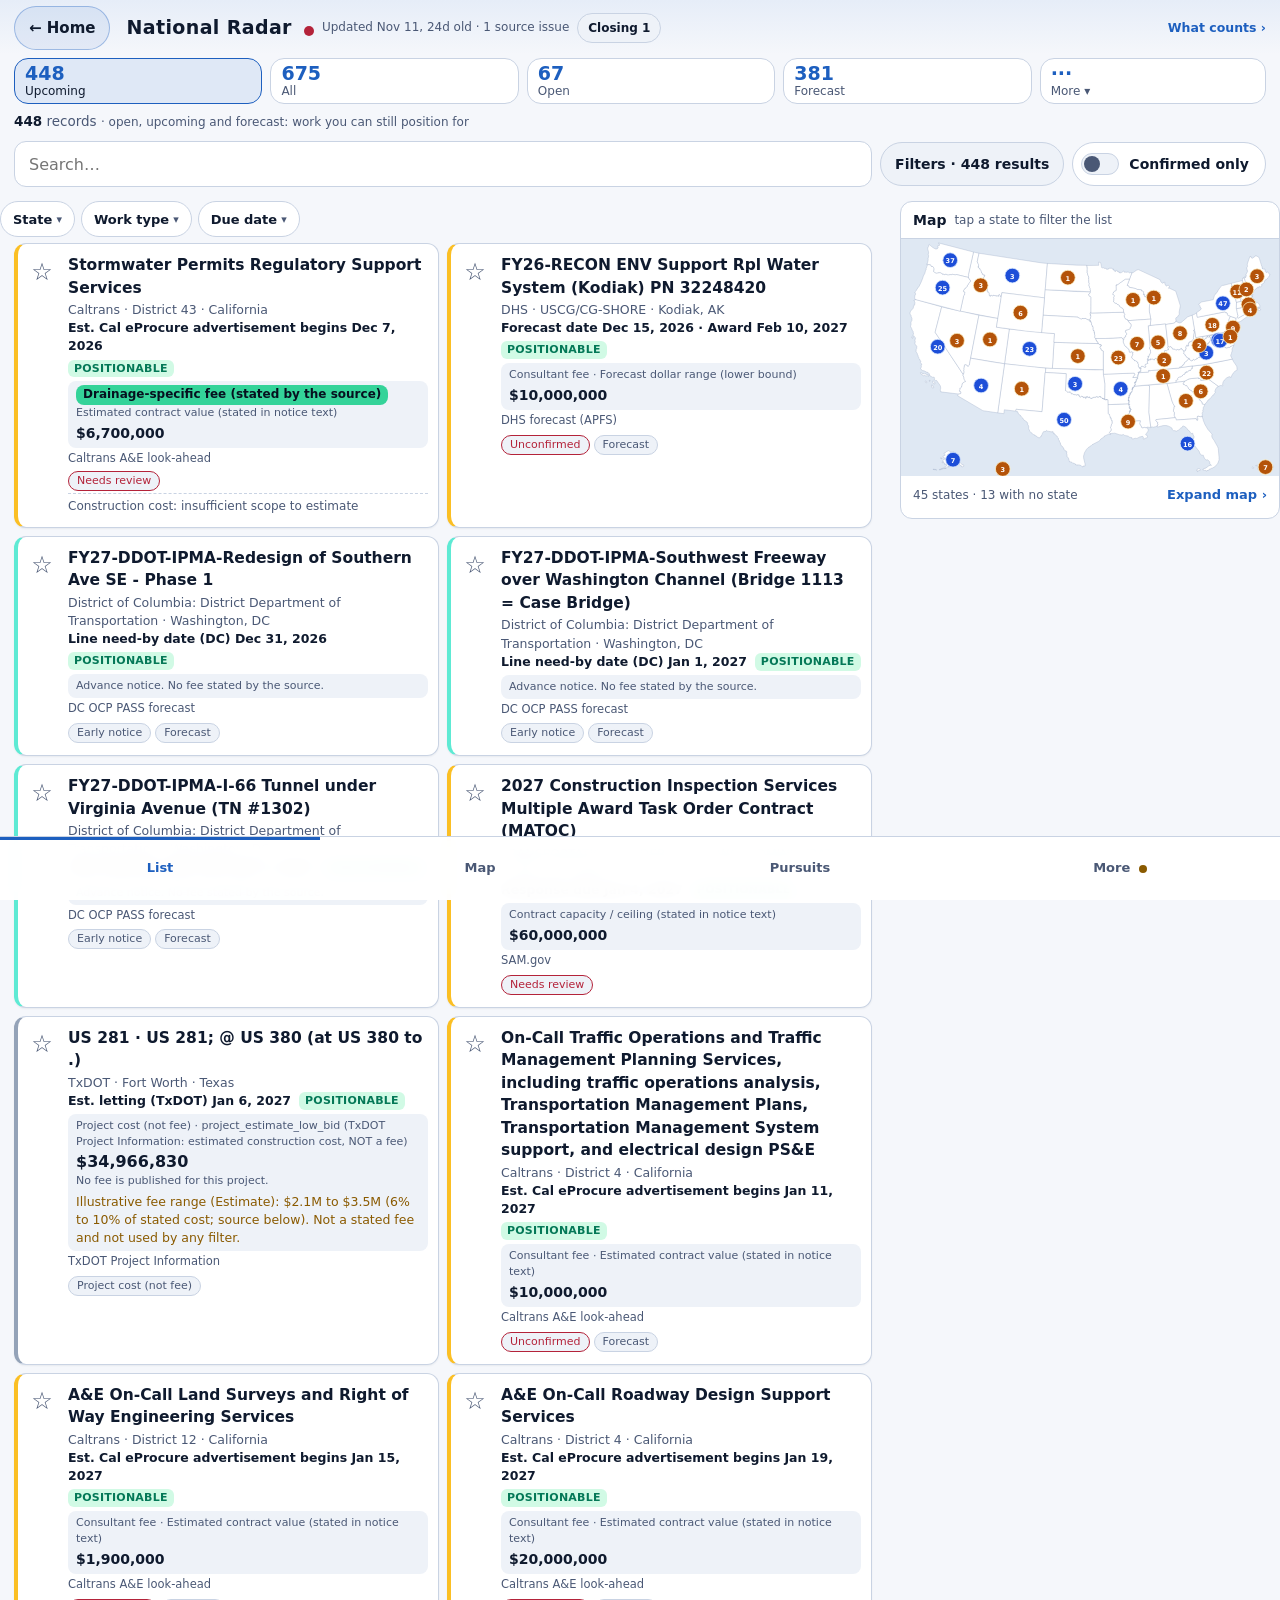
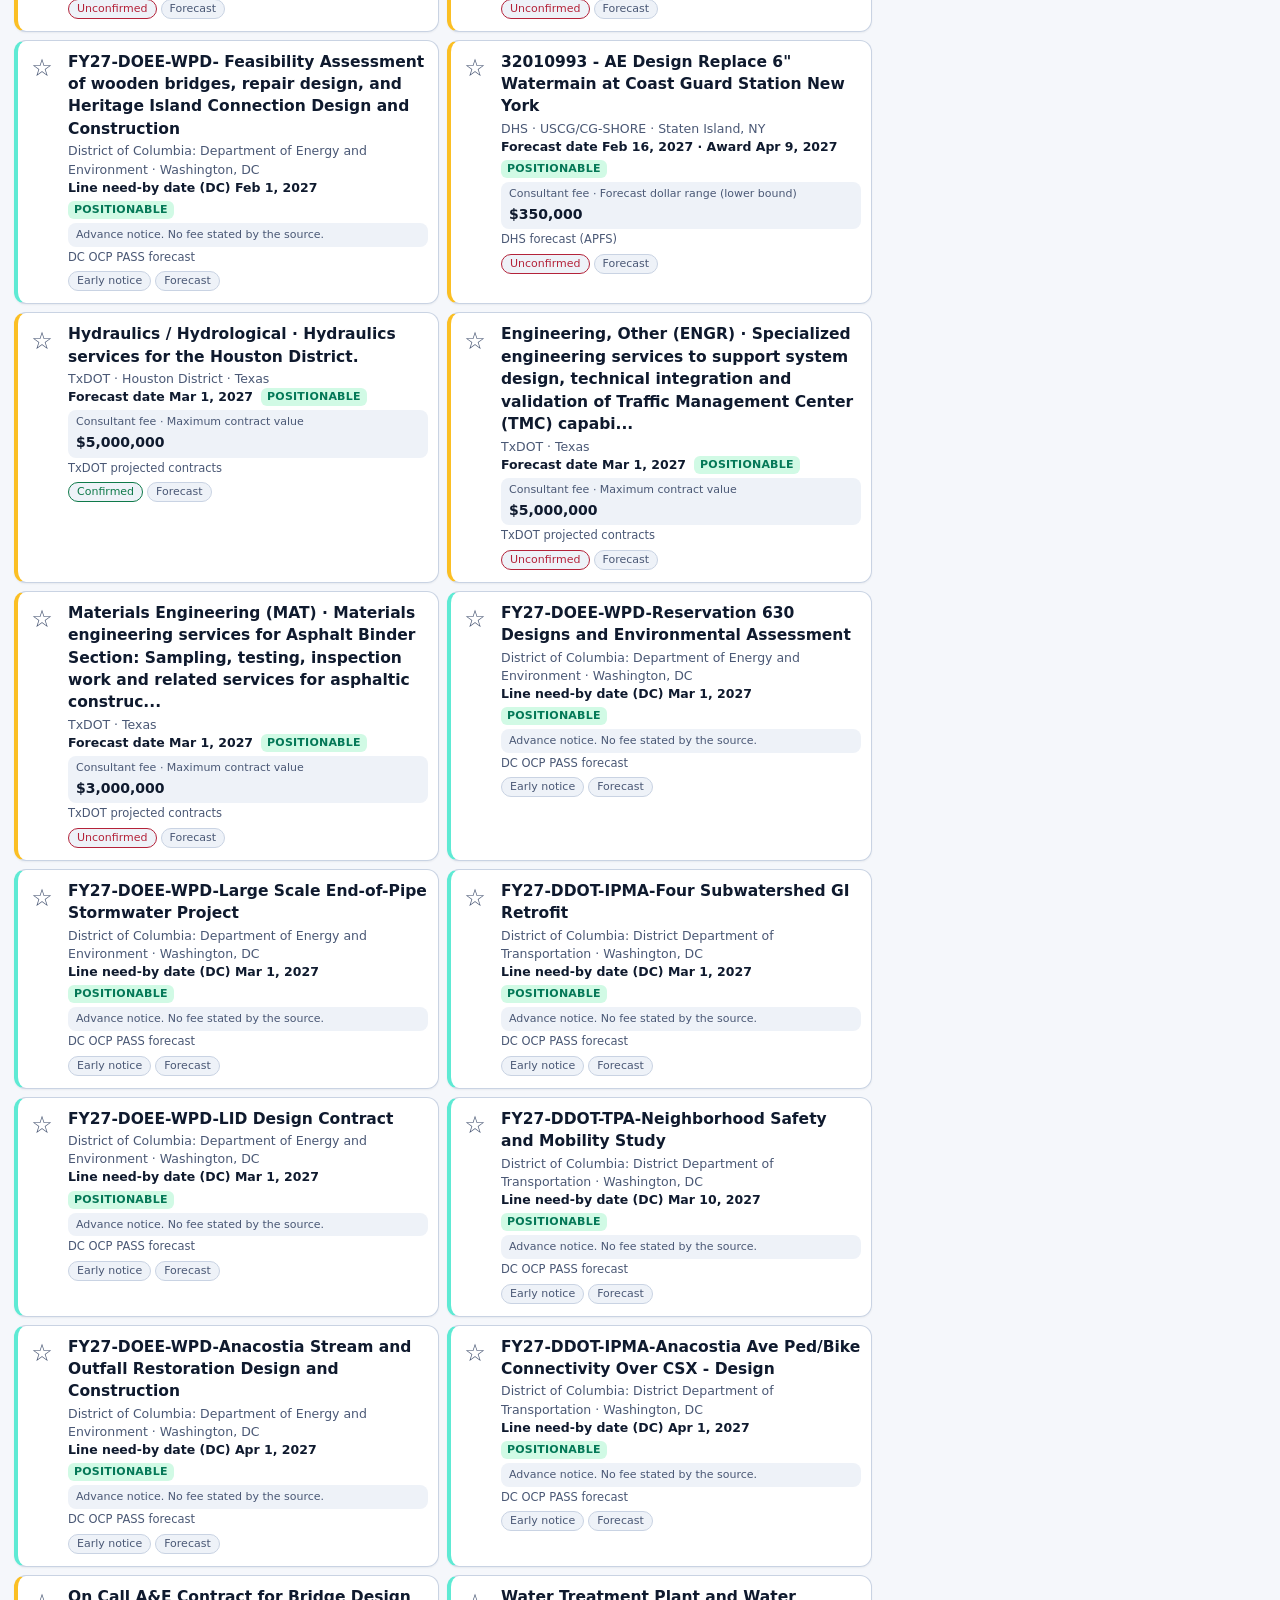
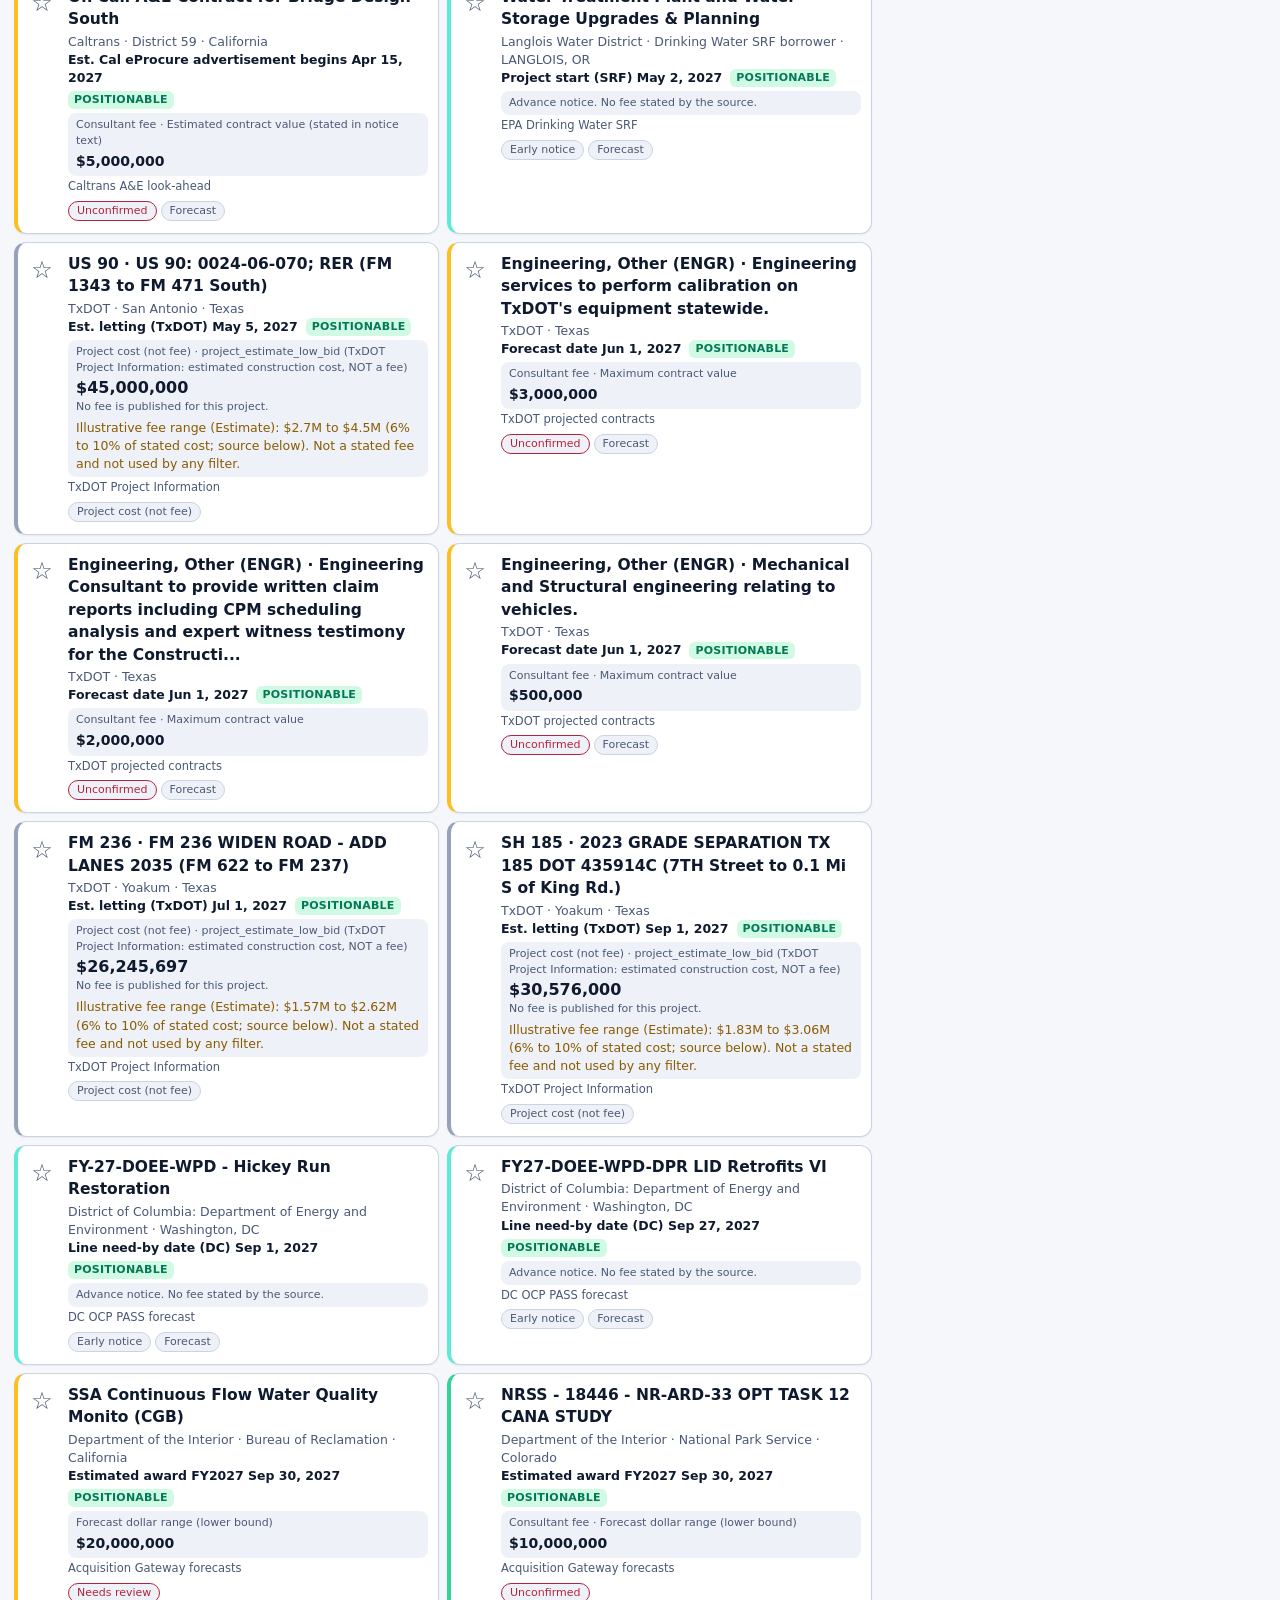
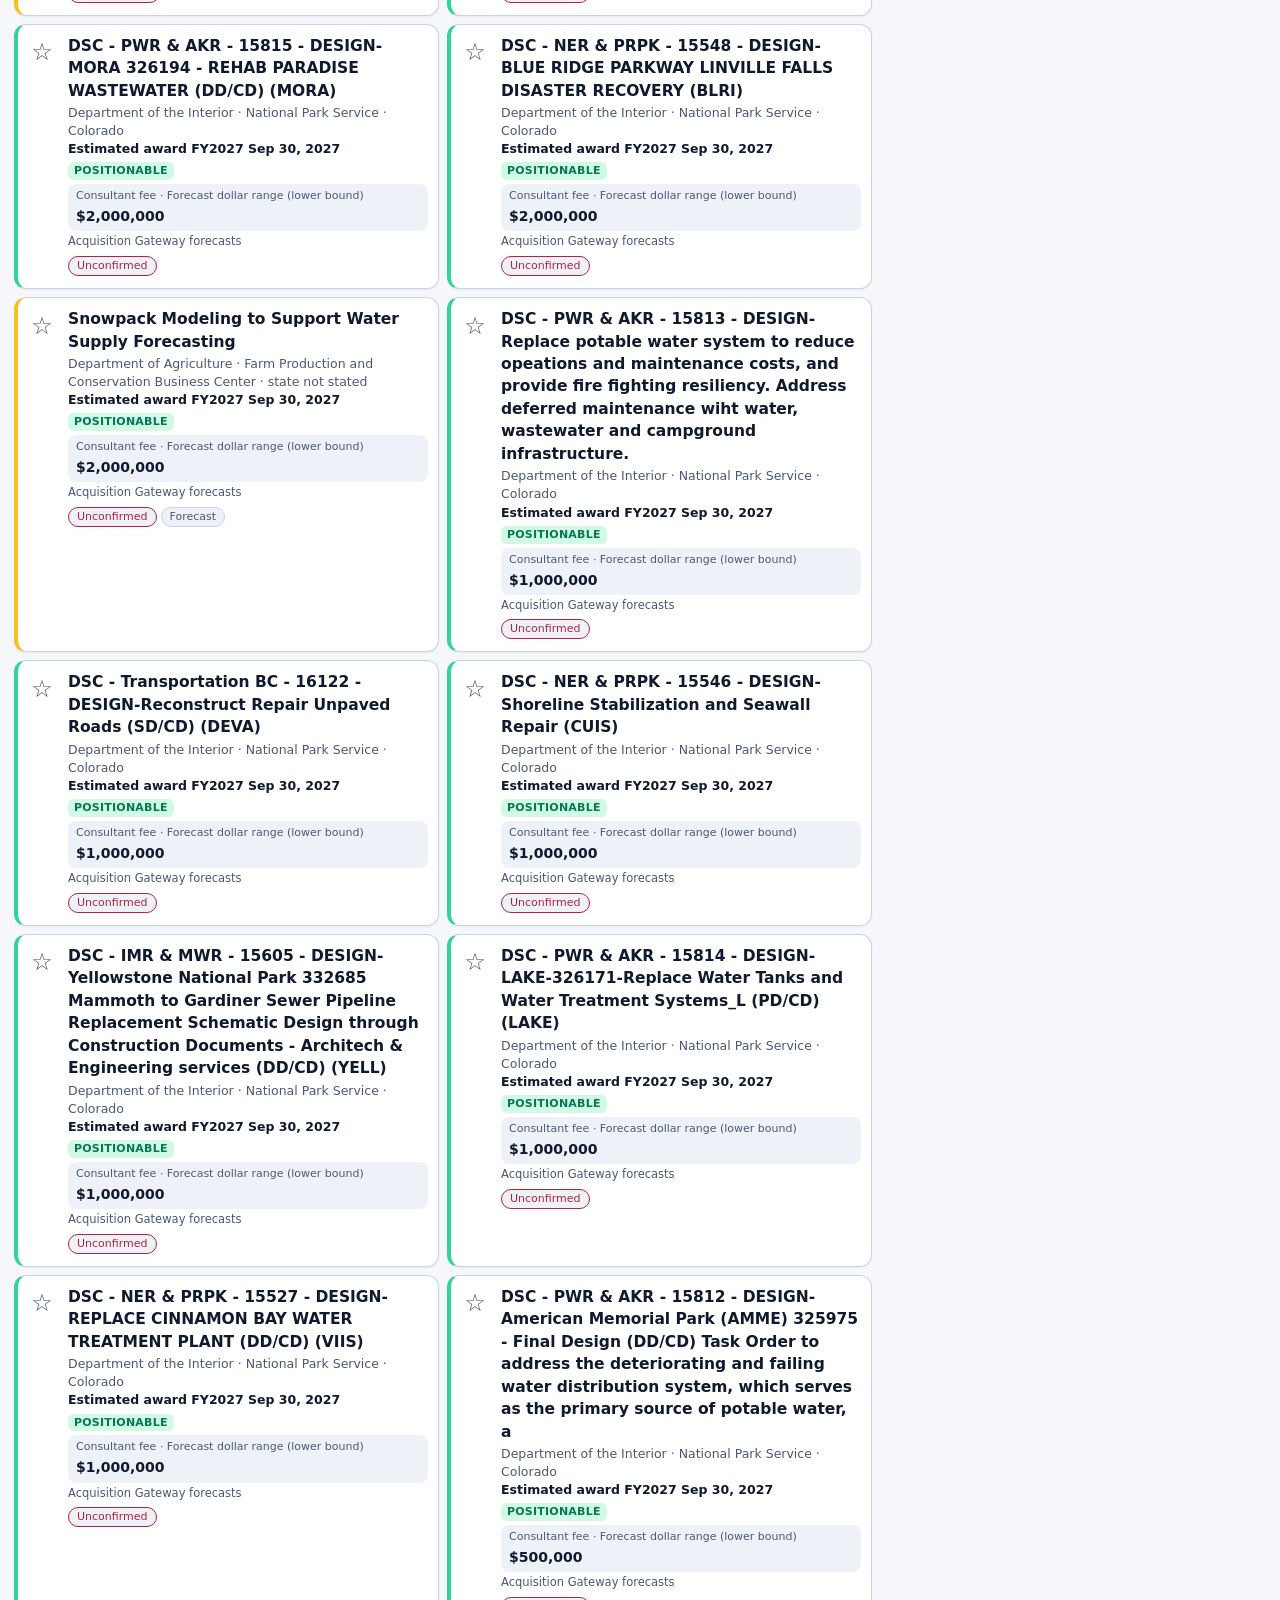
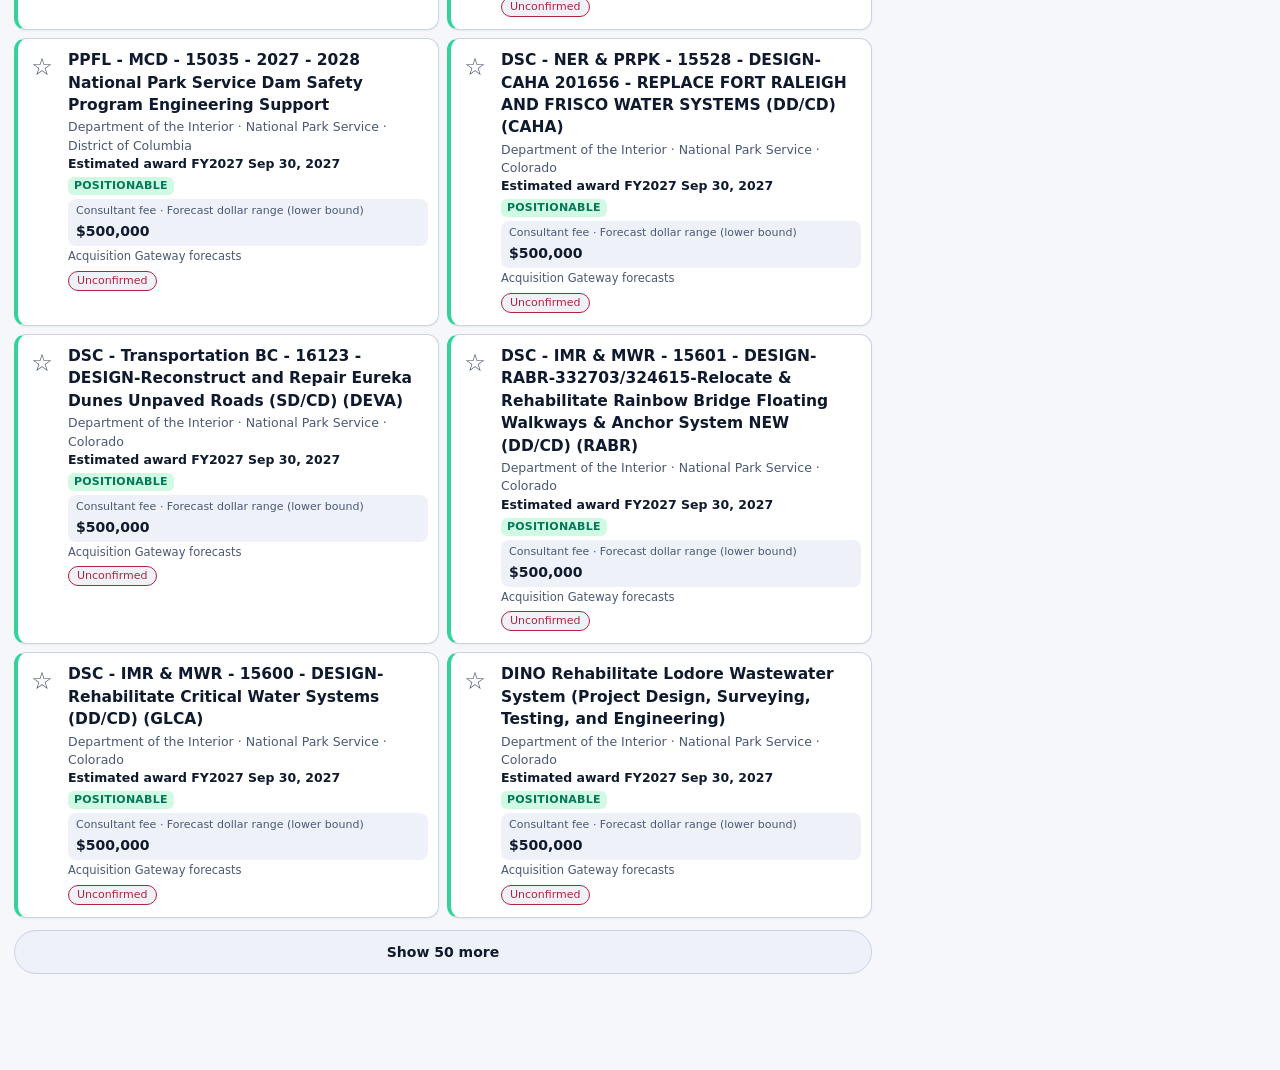
==== national/index.html @ ba35732f "feat(shared): add filter-set module and delegate National v6 saved sets to it Co-authored-by: lbonil" ====
<!doctype html>
<html lang="en">
<head>
  <meta charset="utf-8">
  <meta name="viewport" content="width=device-width, initial-scale=1, viewport-fit=cover">
  <meta name="apple-mobile-web-app-capable" content="yes">
  <meta name="mobile-web-app-capable" content="yes">
  <meta name="apple-mobile-web-app-status-bar-style" content="default" id="sbStyle">
  <meta name="apple-mobile-web-app-title" content="National Radar">
  <meta name="theme-color" content="#f5f7fb" id="themeColor">
  <script>
(function(){
  var p='day';
  try{
    if(window.localStorage){
      p=localStorage.getItem('radars.theme')||localStorage.getItem('nr.theme')||'day';
    }
  }catch(e){}
  if(p!=='night'&&p!=='auto'&&p!=='day')p='day';
  var t=p==='night'?'night':(p==='auto'&&window.matchMedia&&matchMedia('(prefers-color-scheme: dark)').matches?'night':'day');
  var d=document.documentElement;d.setAttribute('data-theme',t);d.setAttribute('data-theme-pref',p);d.style.colorScheme=t==='night'?'dark':'light';
  var dayC=d.getAttribute('data-theme-day')||'#f5f7fb', nightC=d.getAttribute('data-theme-night')||'#0a1020';
  var m=document.getElementById('themeColor');if(m)m.setAttribute('content',t==='night'?nightC:dayC);
  var b=document.getElementById('sbStyle');if(b)b.setAttribute('content',t==='night'?'black-translucent':'default');
})();
</script>
  <meta name="format-detection" content="telephone=no">
  <link rel="apple-touch-icon" href="apple-touch-icon.png">
  <link rel="icon" type="image/png" href="icon-192.png">
  <link rel="manifest" href="manifest.webmanifest">
  <title>National Radar – consultant engineering opportunities, all states</title>
  <link rel="stylesheet" href="../home-btn.css">
  <link rel="stylesheet" href="style.css">
</head>
<body>
<header class="top">
  <div class="top-l">
    <a class="homebtn" href="../" aria-label="Back to Radars home">&#8592; Home</a>
    <h1>National Radar</h1>
  </div>
  <div class="fresh" id="fresh" role="status" aria-live="polite"><span class="dot" id="freshDot"></span><span id="freshTxt">Loading data…</span><button type="button" class="pill" id="digestPill" aria-expanded="false" aria-controls="digest" hidden></button><button type="button" class="linkbtn wc" id="btnBanner" aria-expanded="false" aria-controls="bannerMore">What counts &rsaquo;</button></div>
</header>
<section class="since" id="since" aria-label="Since you last visited" hidden></section>

<section class="banner slim" id="banner" aria-label="Read this first">
  <div class="bline">
    <span id="bannerShort" class="bshort">Consultant engineering pursuits from public sources, all in one list, amounts as stated by the source.</span>
  </div>
  <div id="bannerMore" hidden>
    <p id="bannerTxt"><b>Loading…</b></p>
    <button type="button" class="linkbtn" id="btnHow" aria-expanded="false" aria-controls="how">What counts, and what does not</button>
    <div id="how" hidden></div>
  </div>
</section>

<nav class="scopes" id="scopes" aria-label="What to show"></nav>
<nav class="digest" id="digest" aria-label="What changed" hidden></nav>
<section class="capbar" id="capBar" aria-label="Capture files" hidden>
  <p class="capstat" id="capStat"></p>
  <div class="chips" id="capSort" role="group" aria-label="Sort the watchlist"><span class="hint">Sort</span><button type="button" class="chip" data-capsort="due" aria-pressed="false">Due date</button><button type="button" class="chip" data-capsort="decision" aria-pressed="false">Go / No-go</button></div>
  <div class="chips"><button type="button" class="btn small" id="btnCapCsv">Export capture CSV</button><button type="button" class="btn small" id="btnBackup">Back up (JSON)</button><button type="button" class="btn small" id="btnRestore">Restore (merge)</button><button type="button" class="btn small" id="btnRestoreAll">Restore (replace all)</button></div>
  <input type="file" id="restoreFile" accept="application/json,.json" hidden>
  <p class="note">A capture file is your own notes on a starred record. It is saved only on this device. Back up the JSON file before clearing browser data or switching phones. The CSV covers every starred record in all lanes, with its stated fee (if any), status and source link.</p>
</section>
<section class="kpis" id="kpis" aria-label="Summary"></section>

<section class="filters" aria-label="Filters">
  <div class="row">
    <input id="q" type="search" inputmode="search" enterkeyhint="search" placeholder="Search…" aria-label="Search" autocomplete="off">
    <button type="button" class="btn" id="btnMore" aria-expanded="false" aria-controls="adv"><span id="fLbl">Filters</span> <b class="fbadge" id="advCount" hidden></b></button>
    <button type="button" class="switch" id="btnConfOnly" role="switch" aria-checked="false"><span class="knob" aria-hidden="true"></span><span class="swl">Confirmed only</span></button>
  </div>
  <div id="adv" class="drawer" hidden>
    <div class="drawhead"><h3>Filters</h3><button type="button" class="btn small" id="btnReset">Reset filters</button></div>
    <h3>Saved filter sets <span class="hint">on this device; included in the capture backup</span></h3>
    <div class="fsets" id="fsets"></div>
    <div class="fsrow"><input id="fsName" type="text" maxlength="60" placeholder="Name the current filters" aria-label="Name for this filter set" autocomplete="off"><button type="button" class="btn small" id="fsSave">Save</button></div>
  <p class="rhint" id="regionHint" hidden>Focus on Texas? <button type="button" class="linkbtn" data-region-hint="gulf">Texas + Gulf</button> &middot; <button type="button" class="linkbtn" data-region-hint="tx">Texas only</button> &middot; <button type="button" class="linkbtn dim" data-region-hint="no">No thanks</button></p>
    <h3>Region</h3>
    <div class="regionbar">
      <label class="region"><span class="vh">Region</span><select id="regionSel" aria-label="Region focus"></select></label>
      <a class="txlink" id="txLink" href="../texas/" hidden>Texas detail: Texas Opportunity &rarr;</a>
    </div>
<div class="pse-ctl" id="pseCtl" aria-label="Fee and design-build controls" hidden>
  <div class="pc" id="pcFee">
    <label class="pcl" for="feeIn">Consultant fee threshold <span class="hint">(stated fee, in $ millions)</span></label>
    <div class="pcrow">
      <span class="pcop" id="feeOp" aria-hidden="true">&gt;</span><span class="pcd">$</span><input id="feeIn" type="number" inputmode="decimal" step="0.5" min="0" value="5" aria-label="Fee threshold in millions of dollars"><span class="pcd">M</span>
      <button type="button" class="chip" id="btnIncl" aria-pressed="false">&ge; include exactly this</button>
      <button type="button" class="chip" id="btnText" aria-pressed="false">Hide text-parsed</button>
    </div>
    <div class="chips" id="feePre"></div>
    <div class="exact" id="exactNote" hidden></div>
  </div>
  <div class="pc" id="pcPipe" hidden>
    <label class="pcl" for="costIn">Stated project cost greater than <span class="hint">($ millions; this is NOT a fee)</span></label>
    <div class="pcrow"><span class="pcop" aria-hidden="true">&gt;</span><span class="pcd">$</span><input id="costIn" type="number" inputmode="decimal" step="5" min="0" value="50" aria-label="Project cost threshold in millions of dollars"><span class="pcd">M</span></div>
    <p class="note" id="pipeNote"></p>
  </div>
  <div class="pc" id="pcAdv" hidden>
    <p class="note" id="advNote"></p>
  </div>
  <div class="pc" id="pcDb" hidden>
    <label class="pcl" for="dbIn">Design-build value greater than <span class="hint">($ millions; contract value / project cost, NOT a fee; blank = show all)</span></label>
    <div class="pcrow"><span class="pcop" aria-hidden="true">&gt;</span><span class="pcd">$</span><input id="dbIn" type="number" inputmode="decimal" step="5" min="0" value="" placeholder="all" aria-label="Design-build value threshold in millions of dollars"><span class="pcd">M</span></div>
    <h3>Your role <span class="hint">(inferred, not stated by the owner)</span></h3><div class="chips" id="dbRole"></div>
    <h3>Procurement type</h3><div class="chips" id="dbType"></div>
    <h3>Stage</h3><div class="chips" id="dbStage"></div>
    <p class="note" id="dbNote"></p>
  </div>
</div>
    <h3>State</h3><div class="chips" id="fState"></div>
    <h3>Agency</h3><div class="chips" id="fAgency"></div>
    <h3>Status <span class="hint">(as the source states it)</span></h3><div class="chips" id="fStatus"></div>
    <h3>Sector <span class="hint">(keyword match, inferred)</span></h3><div class="chips" id="fSector"></div>
    <h3>Source</h3><div class="chips" id="fSource"></div>
    <h3>Minimum stated amount <span class="hint">optional; default shows everything</span></h3><div class="chips" id="fFee"></div>
    <div id="costBox" hidden>
      <h3>Project cost (NOT a fee) <span class="hint">off by default; only for records with no stated fee</span></h3>
      <div class="chips" id="fCost"></div>
    </div>
    <h3>Actions</h3>
    <div class="chips"><button type="button" class="btn small" id="btnCsv">Export CSV</button><button type="button" class="btn small" id="btnViewIcs">Due dates in this view (.ics)</button><button type="button" class="btn small" id="btnLive">Refresh live awards</button><button type="button" class="btn small" id="btnClear">Reset filters</button></div>
    <p class="note" id="liveNote"></p>
  </div>
  <div class="active" id="activeNote" hidden></div>
</section>

<main id="main">
  <section id="v-map" class="view" hidden aria-label="US map">
    <div class="mapwrap">
      <svg id="usmap" viewBox="0 0 975 610" role="img" aria-label="Map of the United States. Numbers show record counts per state. Use the List tab for an accessible list."></svg>
      <details class="legd"><summary>Legend</summary><div class="legend" id="legend"></div></details>
    </div>
    <p class="note" id="mapNote"></p>
    <details class="topdet" id="topDet"><summary class="sec">Top of this view <span class="hint" id="topHint"></span></summary>
    <div id="mapTop" class="cards"></div></details>
  </section>

  <section id="v-list" class="view" aria-label="List">
    <div class="lgrid"><aside class="mini" id="mini" aria-label="Small map">
      <details id="miniDet"><summary class="minisum"><span>Map</span> <span class="hint" id="miniSel">tap a state to filter the list</span></summary>
        <div class="minihead"><b>Map</b> <span class="hint" id="miniSel2">tap a state to filter the list</span></div>
        <div class="miniwrap"><svg id="usmini" viewBox="0 0 975 610" role="img" aria-label="Small US map. Numbers are record counts per state. Tap a state to filter the list."></svg></div>
        <div class="minibar"><span class="hint" id="miniNote"></span><button type="button" class="linkbtn" data-tab="map">Expand map &rsaquo;</button></div>
      </details></aside>
    <div class="lmain">
    <div class="qrow" id="qrow" aria-label="Quick filters">
      <details class="qf" id="qfState"><summary class="qchip" id="qsState">State</summary><div class="qpop" id="qpState"></div></details>
      <details class="qf" id="qfWork"><summary class="qchip" id="qsWork">Work type</summary><div class="qpop" id="qpWork"></div></details>
      <details class="qf" id="qfDue"><summary class="qchip" id="qsDue">Due date</summary><div class="qpop" id="qpDue"><div class="chips" id="qDueChips"></div>
        <label class="sortl">Sort <select id="sort"><option value="soon" selected>Upcoming first, soonest date</option><option value="conf">Confirmed first, then value</option><option value="fee">Stated value, high to low</option><option value="date">Date, soonest first</option><option value="agency">Agency</option><option value="due">My due date (watchlist)</option><option value="decision">My Go / No-go (watchlist)</option></select></label></div></details>
      <span id="listCount" class="hint"></span>
    </div>
    <div class="ftags" id="ftags" aria-label="Active filters" hidden></div>
    <div id="list" class="cards"></div>
    <button type="button" class="btn wide" id="btnMoreRows" hidden>Show 50 more</button>
    </div></div>
  </section>

  <section id="v-timeline" class="view" hidden aria-label="Timeline">
    <h2 class="sec">When things happen <span class="hint">by month of the date each source gives (response due, forecast award year, contract end). Tap a bar.</span></h2>
    <div class="scrollx" id="tlScroll"><div id="tl"></div></div>
    <p class="note" id="tlNote"></p>
    <h2 class="sec" id="tlSel">Soonest dates</h2>
    <div id="tlList" class="cards"></div>
  </section>

  <section id="v-break" class="view" hidden aria-label="Breakdown">
    <h2 class="sec">By state <span class="hint">stated value; tap to filter</span></h2><div id="bState" class="bars"></div>
    <h2 class="sec">By agency</h2><div id="bAgency" class="bars"></div>
    <h2 class="sec">By sector <span class="hint">(inferred from words)</span></h2><div id="bSector" class="bars"></div>
    <h2 class="sec">By source</h2><div id="bSource" class="bars"></div>
  </section>

  <section id="v-pursuits" class="view" hidden aria-label="My pursuits">
    <div class="purhead"><h2>My pursuits <span class="hint" id="purWeek"></span></h2>
      <div class="purbtns"><button type="button" class="btn" id="btnPurPrint">Print weekly list</button><button type="button" class="btn" id="btnPurCsv">Export CSV</button><button type="button" class="btn" id="btnPurIcs">Add to calendar (.ics)</button></div></div>
    <p class="note">Starred records and records with a capture file, all lanes, sorted by your due date. Go / No-go, due date, next action and notes are your notes on this device (shared capture model with Texas Opportunity).</p>
    <div id="purList"></div>
  </section>
  <section id="v-data" class="view" hidden aria-label="Data quality and sources">
    <h2 class="sec">Data health</h2><div id="dqHealth" class="panel health"></div>
    <h2 class="sec" id="srcHealthH">Source health <span class="hint">every feed, last successful refresh, records and status</span></h2><div id="srcHealth" class="srch"></div>
    <details class="dqd"><summary><h2 class="sec">Data freshness</h2></summary><div id="dqFresh" class="panel"></div></details>
    <details class="dqd"><summary><h2 class="sec">Counts by source <span class="hint">records per source</span></h2></summary><div id="dqFunnel" class="panel scrollx"></div></details>
    <details class="dqd"><summary><h2 class="sec">Sources used</h2></summary><div id="dqSrc" class="cards"></div></details>
    <details class="dqd"><summary><h2 class="sec">Sources tested, not used</h2></summary><div id="dqNo" class="cards"></div></details>
    <details class="dqd"><summary><h2 class="sec">Rules</h2></summary><div id="dqRules" class="panel"></div></details>
  </section>
</main>

<nav class="tabs" aria-label="Views">
  <button type="button" data-tab="list" class="on">List</button>
  <button type="button" data-tab="map">Map</button>
  <button type="button" data-tab="pursuits">Pursuits <b class="tabbadge" id="purBadge" hidden></b></button>
  <button type="button" id="tabMoreBtn" aria-expanded="false" aria-controls="tabMore">More <b class="hdot" id="healthDot" hidden></b><span id="tabMoreLbl" class="tml"></span></button>
  <div class="tabmore" id="tabMore" role="menu" hidden>
    <button type="button" id="tmWhat" class="tmwhat" role="menuitem">What counts</button>
    <button type="button" data-tab="timeline" role="menuitem">Timeline</button>
    <button type="button" data-tab="break" role="menuitem">Breakdown</button>
    <button type="button" data-tab="data" role="menuitem">Data &amp; sources <b class="hwarn" id="healthWarn" hidden></b></button>
    <div class="thlbl" id="thLbl">Theme</div>
    <div class="throw" role="group" aria-labelledby="thLbl"><button type="button" data-theme-set="day">Day</button><button type="button" data-theme-set="night">Night</button><button type="button" data-theme-set="auto">Auto</button></div>
  </div>
</nav>

<div class="sheet" id="sheet" hidden role="dialog" aria-modal="true" aria-labelledby="shTitle">
  <div class="sheet-bg" id="shBg"></div>
  <div class="sheet-card">
    <div class="sheet-head"><button type="button" class="btn small" id="shClose">Close</button><button type="button" class="star big" id="shStar" aria-label="Add to watchlist">&#9734;</button></div>
    <div id="shBody"></div>
  </div>
</div>
<div class="toast" id="toast" role="status" aria-live="polite" hidden></div>

<div id="weekly" class="wk-sheet" hidden role="dialog" aria-modal="true" aria-label="Weekly list">
  <div class="wk-bar"><b class="wk-bt">Weekly list</b><button type="button" class="wk-btn" id="wkClose">Close</button>
    <div class="wk-acts"><button type="button" class="wk-btn pri" id="wkPrint">Print / Save as PDF</button><button type="button" class="wk-btn" id="wkShare">Share</button><button type="button" class="wk-btn" id="wkCopy">Copy text</button><button type="button" class="wk-btn" id="wkDl">Download</button></div>
    <p class="wk-hint" id="wkHint"></p></div>
  <div id="wkBody" class="wk-doc"></div>
</div>
<script src="../shared/storage.js"></script>
<script src="../shared/theme.js"></script>
<script src="../shared/filters.js"></script>
<script src="proj.js"></script>
<script src="us-geo.js"></script>
<script src="../shared/capture.js"></script>
<script src="v2.js"></script>
<script src="v4.js"></script>
<script src="combined.js"></script>
<script src="model.js"></script>
<script src="cost.js"></script>
<script src="roadway.js"></script>
<script src="pse.js"></script>
<script src="sources.js"></script>
<script src="weekly.js"></script>
<script src="v6.js"></script>
<script src="app.js"></script>
</body>
</html>
---- home-btn.css ----
/* Home / back-to-main button (all tool pages) */
.homebtn{display:inline-flex;align-items:center;gap:4px;min-height:44px;padding:0 14px;margin:0 12px 6px 0;border-radius:22px;background:rgba(255,255,255,.14);border:1px solid rgba(255,255,255,.35);color:inherit;font:600 15px/1 system-ui,-apple-system,sans-serif;text-decoration:none;vertical-align:middle;-webkit-tap-highlight-color:transparent}
.homebtn:hover,.homebtn:focus-visible{background:rgba(255,255,255,.26);outline:none}
@media (max-width:700px){header{padding-left:max(12px,env(safe-area-inset-left))!important}
.homebtn{margin:max(2px,env(safe-area-inset-top)) 0 8px 0;display:flex;width:max-content}}
@media print{.homebtn{display:none}}
---- national/style.css ----
/* National Radar: dark navy look. System fonts only. 44px+ touch targets for iPhone. */
:root{--bg:#0a1020;--panel:#111a30;--panel2:#18243f;--line:#27375a;--ink:#e8eefc;--dim:#9fb0d0;--acc:#7cb7ff;--ok:#34d399;--warn:#fbbf24;--bad:#fb7185;--tabs-h:64px}
*{box-sizing:border-box}
html{touch-action:manipulation;-webkit-tap-highlight-color:transparent;-webkit-text-size-adjust:100%;max-width:100%;overflow-x:hidden}
body{margin:0;background:var(--bg);color:var(--ink);font:16px/1.45 -apple-system,BlinkMacSystemFont,system-ui,sans-serif;padding-bottom:calc(var(--tabs-h) + env(safe-area-inset-bottom) + 12px);max-width:100%;overflow-x:hidden}
[hidden]{display:none!important}
button,input,select{font:inherit;color:inherit}
a{color:var(--acc)}
.top{padding:calc(6px + env(safe-area-inset-top)) calc(14px + env(safe-area-inset-right)) 6px calc(14px + env(safe-area-inset-left));background:linear-gradient(180deg,#0f1c3a,var(--bg))}
.top .homebtn{background:rgba(124,183,255,.12);border-color:rgba(124,183,255,.4);color:var(--ink);margin:0 12px 0 0}
.top-l{display:flex;align-items:center;flex-wrap:wrap;gap:4px}
h1{margin:0;font-size:22px;letter-spacing:.02em}
.fresh{display:flex;gap:8px;align-items:flex-start;font-size:12.5px;color:var(--dim);margin:4px 0 2px}
.dot{flex:none;width:10px;height:10px;border-radius:50%;background:#64748b;margin-top:5px}
.dot.ok{background:var(--ok);box-shadow:0 0 8px var(--ok)}.dot.warn{background:var(--warn);box-shadow:0 0 8px var(--warn)}.dot.bad{background:var(--bad)}
.banner{margin:4px calc(14px + env(safe-area-inset-right)) 6px calc(14px + env(safe-area-inset-left));padding:10px 12px;border:1px solid var(--line);border-left:4px solid var(--acc);border-radius:12px;background:var(--panel);font-size:14px}
.banner p{margin:0 0 4px}
.linkbtn{min-height:44px;background:none;border:0;color:var(--acc);font-weight:600;padding:0;cursor:pointer;text-align:left}
#how{font-size:13.5px;color:var(--ink)}#how p{margin:8px 0}
.btn{min-height:44px;padding:0 14px;border-radius:22px;border:1px solid var(--line);background:var(--panel2);cursor:pointer;font-weight:600;font-size:14px}
.btn:active{background:#223458}
.btn.small{padding:0 12px;font-size:13px}
.btn.wide{display:block;width:calc(100% - 28px);margin:12px 14px}
.btn[disabled]{opacity:.5}
.scopes{display:flex;gap:8px;overflow-x:auto;padding:4px calc(14px + env(safe-area-inset-right)) 6px calc(14px + env(safe-area-inset-left));-webkit-overflow-scrolling:touch}
.scope{flex:none;min-height:48px;padding:4px 14px;border-radius:14px;border:1px solid var(--line);background:var(--panel);text-align:left;cursor:pointer;line-height:1.15}
.scope b{display:block;font-size:19px;color:var(--acc)}.scope span{font-size:12px;color:var(--dim);white-space:nowrap}
.scope.on{background:rgba(124,183,255,.18);border-color:var(--acc)}.scope.on span{color:var(--ink)}
.kpis{display:flex;gap:8px;overflow-x:auto;padding:2px calc(14px + env(safe-area-inset-right)) 8px calc(14px + env(safe-area-inset-left));-webkit-overflow-scrolling:touch}
.kpi{flex:none;min-width:108px;background:var(--panel);border:1px solid var(--line);border-radius:12px;padding:8px 12px}
.kpi b{display:block;font-size:20px;line-height:1.15;color:var(--ink)}.kpi span{font-size:12px;color:var(--dim)}
.filters{padding:4px calc(14px + env(safe-area-inset-right)) 8px calc(14px + env(safe-area-inset-left))}
#q{flex:1;min-width:0;min-height:46px;border-radius:12px;border:1px solid var(--line);background:var(--panel);padding:0 14px;font-size:16px}
#q:focus{outline:2px solid var(--acc);outline-offset:1px}
.row{display:flex;gap:8px;margin-bottom:6px}
.chips{display:flex;flex-wrap:wrap;gap:8px}
.chip{flex:none;min-height:44px;display:inline-flex;align-items:center;gap:6px;padding:0 14px;border-radius:22px;border:1px solid var(--line);background:var(--panel);font-size:14px;cursor:pointer;white-space:nowrap}
.chip.on{background:rgba(124,183,255,.2);border-color:var(--acc);color:#fff}
.chip small{color:var(--dim)}
#adv h3{margin:14px 0 6px;font-size:14px;color:var(--dim);font-weight:600}.hint{font-weight:400;font-size:12px;color:var(--dim)}
.active{margin-top:6px;font-size:13px;color:var(--warn)}
.view{padding:0 0 8px}
.sec{margin:16px calc(14px + env(safe-area-inset-right)) 8px calc(14px + env(safe-area-inset-left));font-size:17px}
.note{margin:6px calc(14px + env(safe-area-inset-right)) 0 calc(14px + env(safe-area-inset-left));font-size:13px;color:var(--dim)}
.mapwrap{position:relative;margin:0;border-top:1px solid var(--line);border-bottom:1px solid var(--line);background:#070c19;overflow:hidden}
#usmap{display:block;width:100%;height:auto;max-height:70vh}
.st{fill:#16233f;stroke:#33466f;stroke-width:.8;stroke-linejoin:round;cursor:pointer}
.st.sel{stroke:var(--acc);stroke-width:2}
.bub{fill:rgba(124,183,255,.35);stroke:#9fd0ff;stroke-width:1.6;cursor:pointer}
.bub.cnt{fill:rgba(251,191,36,.28);stroke:var(--warn)}
.bubt{fill:#fff;font:700 13px system-ui,sans-serif;text-anchor:middle;pointer-events:none;paint-order:stroke;stroke:#0a1020;stroke-width:3px}
.pin{fill:var(--bad);stroke:#fff;stroke-width:1.4;cursor:pointer}
.legend{display:flex;flex-wrap:wrap;gap:4px 12px;font-size:12px;color:var(--dim);padding:6px 14px calc(6px)}
.legend i{display:inline-block;width:10px;height:10px;border-radius:50%;margin-right:5px;vertical-align:baseline}
.cards{display:grid;gap:8px;padding:0 calc(14px + env(safe-area-inset-right)) 0 calc(14px + env(safe-area-inset-left))}
.card{display:grid;grid-template-columns:44px minmax(0,1fr);gap:0 4px;align-items:start;background:var(--panel);border:1px solid var(--line);border-left:4px solid var(--c,#64748b);border-radius:12px;padding:6px 10px 8px 2px;text-align:left;width:100%;cursor:pointer}
.card:active{background:var(--panel2)}
.card .b{min-width:0;padding-top:2px}
.card .big{font-size:20px;font-weight:700;color:var(--ink);line-height:1.2}
.card .lbl{font-size:11.5px;color:var(--dim);display:block;margin-bottom:2px}
.card .t{font-size:15px;font-weight:600;margin:4px 0 2px;overflow-wrap:anywhere}
.card .m{font-size:12.5px;color:var(--dim);display:flex;flex-wrap:wrap;gap:2px 10px}
.card.static{cursor:default;display:block;padding:10px 12px}
.tag{display:inline-block;font-size:11px;border-radius:999px;padding:1px 8px;border:1px solid var(--line);background:var(--panel2);color:var(--ink);margin:2px 4px 0 0}
.tag.inf{border-color:var(--warn);color:var(--warn)}.tag.dir{border-color:var(--ok);color:var(--ok)}.tag.rev{border-color:var(--bad);color:var(--bad)}
.star{width:44px;height:44px;background:none;border:0;font-size:24px;color:var(--dim);cursor:pointer;padding:0}
.star.on{color:var(--warn)}.star.big{font-size:28px}
.scrollx{overflow-x:auto;-webkit-overflow-scrolling:touch;padding:0 calc(14px + env(safe-area-inset-right)) 4px calc(14px + env(safe-area-inset-left))}
.listbar{display:flex;align-items:center;justify-content:space-between;gap:8px;padding:8px calc(14px + env(safe-area-inset-right)) 8px calc(14px + env(safe-area-inset-left))}
.sortl select{min-height:44px;border-radius:12px;border:1px solid var(--line);background:var(--panel);padding:0 8px;max-width:62vw}
.bars{padding:0 calc(14px + env(safe-area-inset-right)) 0 calc(14px + env(safe-area-inset-left));display:grid;gap:4px}
.bar{display:grid;grid-template-columns:minmax(80px,34%) 1fr auto;gap:8px;align-items:center;min-height:44px;background:none;border:0;text-align:left;cursor:pointer;padding:0}
.bar .n{font-size:13px;overflow:hidden;text-overflow:ellipsis;white-space:nowrap}
.bar .tr{height:14px;border-radius:7px;background:var(--panel2);overflow:hidden}.bar .tr i{display:block;height:100%;background:var(--acc);border-radius:7px}
.bar .v{font-size:12.5px;color:var(--dim);white-space:nowrap}
#tl{display:flex;align-items:flex-end;gap:6px;height:170px;min-width:100%;width:max-content;padding-top:8px}
.tlb{flex:none;width:44px;height:100%;display:flex;flex-direction:column;justify-content:flex-end;align-items:center;background:none;border:0;cursor:pointer;padding:0;font-size:11px;color:var(--dim)}
.tlb i{display:block;width:30px;background:var(--acc);border-radius:6px 6px 0 0;min-height:4px}
.tlb.on i{background:var(--warn)}
.tlb b{color:var(--ink);font-size:12px}
.panel{background:var(--panel);border:1px solid var(--line);border-radius:12px;margin:0 calc(14px + env(safe-area-inset-right)) 0 calc(14px + env(safe-area-inset-left));padding:10px 12px;font-size:13.5px}
.panel.scrollx{padding:6px}
.panel p{margin:6px 0}
table.t{border-collapse:collapse;font-size:12.5px;min-width:100%}
table.t th,table.t td{border-bottom:1px solid var(--line);padding:6px 8px;text-align:right;white-space:nowrap}
table.t th:first-child,table.t td:first-child{text-align:left;position:sticky;left:0;background:var(--panel)}
table.t th{color:var(--dim);font-weight:600}
.tabs{position:fixed;left:0;right:0;bottom:0;height:calc(var(--tabs-h) + env(safe-area-inset-bottom));padding-bottom:env(safe-area-inset-bottom);display:flex;background:rgba(10,16,32,.96);border-top:1px solid var(--line);backdrop-filter:blur(8px);z-index:20}
.tabs button{flex:1;min-width:0;background:none;border:0;color:var(--dim);font-size:13px;font-weight:600;cursor:pointer}
.tabs button.on{color:var(--acc);box-shadow:inset 0 3px 0 var(--acc)}
.sheet{position:fixed;inset:0;z-index:40;display:flex;align-items:flex-end}
.sheet-bg{position:absolute;inset:0;background:rgba(0,0,0,.6)}
.sheet-card{position:relative;width:100%;max-height:92vh;max-height:92dvh;overflow-y:auto;-webkit-overflow-scrolling:touch;background:var(--bg);border-top:1px solid var(--line);border-radius:18px 18px 0 0;padding:8px calc(14px + env(safe-area-inset-right)) calc(24px + env(safe-area-inset-bottom)) calc(14px + env(safe-area-inset-left))}
.sheet-head{display:flex;justify-content:space-between;align-items:center;position:sticky;top:-8px;background:var(--bg);padding:4px 0;z-index:2}
#shBody h2{font-size:18px;margin:8px 0;overflow-wrap:anywhere}
#shBody h3{font-size:14px;margin:16px 0 6px;color:var(--dim)}
#shBody .money{background:var(--panel);border:1px solid var(--line);border-radius:12px;padding:10px 12px;margin:6px 0}
#shBody .money b{font-size:22px}
#shBody .money.cost{border-style:dashed}
#shBody ul{margin:4px 0;padding-left:20px}#shBody li{margin:4px 0;overflow-wrap:anywhere}
#shBody dl{margin:0;display:grid;grid-template-columns:minmax(90px,36%) 1fr;gap:4px 10px;font-size:13px}
#shBody dt{color:var(--dim)}#shBody dd{margin:0;overflow-wrap:anywhere}
.srclink{display:flex;align-items:center;justify-content:center;min-height:48px;border-radius:24px;background:var(--acc);color:#04132b;font-weight:700;text-decoration:none;margin:12px 0}
.toast{position:fixed;left:50%;transform:translateX(-50%);bottom:calc(var(--tabs-h) + env(safe-area-inset-bottom) + 14px);background:#223458;border:1px solid var(--line);padding:10px 16px;border-radius:12px;z-index:60;max-width:90vw;font-size:14px}
.empty{margin:8px calc(14px + env(safe-area-inset-right)) 0 calc(14px + env(safe-area-inset-left));padding:14px;border:1px dashed var(--line);border-radius:12px;color:var(--dim);font-size:14px}
.empty b{color:var(--ink)}
@media (min-width:760px){.cards{grid-template-columns:repeat(2,minmax(0,1fr))}.sheet-card{max-width:720px;margin:0 auto}}
.card{cursor:default}
.card .b{background:none;border:0;color:inherit;text-align:left;cursor:pointer;padding:2px 0 4px;min-height:44px;width:100%;display:block}
.card .b:active{opacity:.8}
.mapbtns{display:flex;gap:8px;padding:8px 14px 0}
.card .b>span{display:block}.card .b>span.m{display:flex}.card .b .tag{display:inline-block}
.card .b>span:last-child{margin-top:2px}
.bubt{font-size:21px;stroke-width:4px}
.banner p{font-size:13.5px}
.kpi{min-width:96px;padding:6px 10px}.kpi b{font-size:18px}
.money .lbl{display:block;font-size:12px;color:var(--dim);margin-bottom:2px}.money b{display:block}
.bubt{font-size:17px;stroke-width:3.5px}

/* roadway lane */
.modes{display:flex;gap:8px;padding:6px calc(14px + env(safe-area-inset-right)) 2px calc(14px + env(safe-area-inset-left))}
.modes button{flex:1;min-height:44px;padding:6px 10px;border-radius:12px;border:1px solid var(--line);background:var(--panel);color:var(--ink);font-weight:600;font-size:14px;cursor:pointer;line-height:1.2}
.modes button.on{background:rgba(124,183,255,.22);border-color:var(--acc)}
.basis{display:inline-block;padding:1px 7px;border-radius:8px;font-size:12px;margin-right:4px;color:#06101f}
.basis.dr{background:#34d399}.basis.tot{background:#fbbf24}
.costline{display:block;font-size:12px;color:var(--dim);margin-top:4px;border-top:1px dashed var(--line);padding-top:4px}
#shBody .money.est{border-style:dotted;border-color:#fbbf24}
.wigrid{display:grid;grid-template-columns:1fr 1fr;gap:8px;margin:8px 0}
.wi{display:flex;flex-direction:column;font-size:12px;color:var(--dim);gap:3px}
.wi input,.wi select{min-height:44px;padding:6px 10px;border-radius:10px;border:1px solid var(--line);background:var(--panel);color:var(--ink);font-size:16px;width:100%;box-sizing:border-box}
.wiasm{margin:8px 0}.wiasm summary{min-height:44px;display:flex;align-items:center;cursor:pointer;color:var(--acc)}
table.wit td{vertical-align:top;font-size:13px}table.wit td.r{text-align:right;white-space:nowrap}
table.wit input{width:92px;min-height:44px;padding:4px 6px;border-radius:8px;border:1px solid var(--line);background:var(--panel);color:var(--ink);font-size:16px;text-align:right}
#shBody h4{margin:12px 0 4px}
#wiTot table.wit{width:100%}#wiTot td{white-space:normal}
.wiln{border-bottom:1px solid var(--line);padding:8px 0;font-size:13px}.wiq{display:flex;flex-wrap:wrap;gap:6px;align-items:center;margin-top:4px}.wiq input{width:100px;min-height:44px;padding:4px 8px;border-radius:8px;border:1px solid var(--line);background:var(--panel);color:var(--ink);font-size:16px;text-align:right}.wis{color:var(--dim)}

/* ---- PS&E / H&H lens controls and badges ---- */
.pse-ctl{margin:0 calc(14px + env(safe-area-inset-right)) 8px calc(14px + env(safe-area-inset-left));display:grid;gap:8px}
.pc{background:var(--panel);border:1px solid var(--line);border-radius:12px;padding:8px 12px}
.pcl{display:block;font-size:13px;font-weight:700;margin-bottom:4px}
.pcrow{display:flex;flex-wrap:wrap;gap:8px;align-items:center}
.pcrow input[type=number]{width:96px;min-height:44px;padding:0 10px;border-radius:12px;border:1px solid var(--acc);background:var(--panel2);font-size:18px;font-weight:700;text-align:right}
.pcop{font-size:22px;font-weight:800;color:var(--acc);min-width:18px;text-align:center}.pcd{font-size:18px;font-weight:700;color:var(--dim)}
.pc h3{margin:8px 0 4px;font-size:13px}
.exact{margin-top:8px;border:1px dashed var(--warn);border-radius:10px;padding:6px 10px;font-size:13px;color:var(--ink)}
.exact button{display:block;width:100%;min-height:44px;text-align:left;background:none;border:0;border-top:1px solid var(--line);color:var(--acc);font-weight:600;cursor:pointer;padding:4px 0}
.tag.conf{border-color:var(--ok);color:var(--ok)}.tag.unconf{border-color:var(--bad);color:var(--bad)}.tag.db{border-color:#c4b5fd;color:#c4b5fd}.tag.est{border-color:var(--warn);color:var(--warn);background:rgba(251,191,36,.08)}.tag.plain{border-color:var(--line);color:var(--dim)}
.money.db{border-color:#c4b5fd}.money.pipe{border-color:#94a3b8}
.estline{display:block;margin-top:4px;font-size:12.5px;color:var(--warn)}
.card .b .big.sm{font-size:16px}

/* ---- capture files (watchlist) ---- */
textarea{font:inherit;color:inherit}
.capbar{margin:8px calc(14px + env(safe-area-inset-right)) 8px calc(14px + env(safe-area-inset-left));padding:10px 12px;border:1px solid var(--line);border-radius:12px;background:var(--panel)}
.capbar .note{margin:8px 0 0}
.capbar .chips{margin-top:8px;align-items:center}
.capstat{margin:0;font-size:14px}
.cdue.soon{color:var(--warn)}.cdue.overdue{color:var(--bad)}
.scope .flagn{display:block;font-style:normal;font-size:11px;color:var(--warn)}
.capwrap{grid-column:1 / -1;padding:2px 6px 0 10px}
.capsum{display:flex;flex-wrap:wrap;gap:4px 10px;align-items:center;font-size:13px;margin:4px 0}
.cdec{display:inline-block;padding:2px 10px;border-radius:12px;border:1px solid var(--line);font-weight:700;font-size:12.5px}
.cdec.go{border-color:var(--ok);color:var(--ok)}.cdec.nogo{border-color:var(--bad);color:var(--bad)}.cdec.undecided{color:var(--dim)}
.cdue{font-weight:600}.cdue.none{color:var(--dim);font-weight:400}.cdue.later{color:var(--ink)}
.cnext{color:var(--dim);overflow-wrap:anywhere}
details.cap>summary{min-height:44px;display:flex;align-items:center;cursor:pointer;font-size:13.5px;color:var(--acc);list-style:revert}
.capform{display:grid;gap:8px;padding:4px 0 8px}
.cf{display:grid;gap:3px;font-size:12.5px;color:var(--dim)}
.cf input,.cf select,.cf textarea{width:100%;min-height:44px;padding:8px 10px;border-radius:10px;border:1px solid var(--line);background:var(--bg);color:var(--ink);font-size:16px}
.cf textarea{min-height:64px;resize:vertical}
#capPanel .capform{padding-bottom:0}
#capPanel h3{margin-top:14px}

/* v2: digest strip (New since last visit / Closing soon) */
.digest{display:flex;gap:8px;overflow-x:auto;padding:4px 12px 8px;scrollbar-width:none}.digest:empty{display:none}
.chip .badge{display:inline-block;min-width:22px;padding:1px 7px;border-radius:999px;background:var(--panel2);color:var(--dim);font-size:12px;text-align:center}
.chip .badge.hot{background:#2563eb;color:#fff}.chip .badge.warn{background:rgba(251,191,36,.25);color:#fbbf24}
.chip.ghost{background:transparent;color:var(--dim)}
.tag.new{border-color:#60a5fa;background:rgba(37,99,235,.25);color:#dbeafe;font-weight:700}

/* v2: region focus */
.regionbar{display:flex;flex-wrap:wrap;align-items:center;gap:8px 12px;padding:2px 12px 4px}
.region{display:inline-flex;align-items:center;gap:8px;font-size:14px;color:var(--dim)}
.region select{min-height:44px;padding:0 12px;border-radius:22px;border:1px solid var(--line);background:var(--panel);color:var(--ink);font-size:14px}
.txlink{font-size:14px;color:var(--acc);min-height:44px;display:inline-flex;align-items:center}
.rhint{display:flex;flex-wrap:wrap;align-items:center;gap:6px;margin:0;font-size:14px;color:var(--ink)}.rhint[hidden],.txlink[hidden]{display:none}

/* v2: My pursuits */
.purhead{display:flex;flex-wrap:wrap;align-items:center;justify-content:space-between;gap:8px}.purhead h2{margin:8px 0;font-size:20px}
.purbtns{display:flex;gap:8px;flex-wrap:wrap}
.purcap{display:flex;flex-wrap:wrap;gap:6px;margin-top:6px}.purnotes{margin:6px 0 0;white-space:pre-wrap}
.tabs button{position:relative}.tabbadge{position:absolute;top:6px;right:calc(50% - 40px);min-width:16px;padding:0 4px;border-radius:999px;background:#fbbf24;color:#111;font-size:10px;line-height:16px}.tabbadge[hidden]{display:none}
.purlink{display:inline-flex;align-items:center;min-height:36px;font-size:13px;color:var(--acc);margin-top:4px}
#v-pursuits{padding:0 12px}
@media (max-width:420px){.tabs button{font-size:12px;letter-spacing:-.01em}}
/* v5.4 Weekly list sheet: always white and readable, whatever the app theme */
.wk-sheet{position:fixed;inset:0;z-index:1000;background:#fff;color:#111;overflow-y:auto;-webkit-overflow-scrolling:touch;color-scheme:light}
.wk-sheet[hidden]{display:none}
.wk-bar{position:sticky;top:0;background:#f3f4f6;border-bottom:1px solid #d1d5db;padding:calc(8px + env(safe-area-inset-top)) 12px 8px;display:flex;flex-wrap:wrap;align-items:center;gap:8px}
.wk-bt{flex:1;font-size:17px;color:#111}.wk-acts{display:flex;flex-wrap:wrap;gap:8px;width:100%}
.wk-btn{min-height:44px;padding:0 14px;border-radius:10px;border:1px solid #9ca3af;background:#fff;color:#111;font:600 15px/1 -apple-system,system-ui,sans-serif;cursor:pointer}
.wk-btn.pri{background:#1d4ed8;border-color:#1d4ed8;color:#fff}.wk-hint{margin:0;width:100%;font-size:13px;color:#374151}.wk-hint:empty{display:none}
.wk-doc{padding:12px 16px calc(24px + env(safe-area-inset-bottom));max-width:820px;margin:0 auto}
.wk-doc .wk-title{font-size:20px;margin:0 0 8px;color:#111}.wk-doc .wk-h{font-size:16px;margin:16px 0 6px;border-bottom:2px solid #111;padding-bottom:2px;color:#111}
.wk-doc .wk-l{margin:0;padding-left:22px}.wk-doc .wk-i{margin:0 0 10px;padding:6px 8px;border:1px solid #999;border-left:4px solid #111;break-inside:avoid;page-break-inside:avoid;color:#111}
.wk-doc .wk-i.overdue{border-left-color:#b91c1c}.wk-doc .wk-i.soon{border-left-color:#b45309}.wk-doc .wk-t{font-weight:700}.wk-doc .wk-w,.wk-doc .wk-u{color:#333;font-size:13px}.wk-doc .wk-u{word-break:break-all}
.wk-doc .wk-m{display:flex;flex-wrap:wrap;gap:4px 16px}.wk-doc .wk-notes{white-space:pre-wrap}.wk-doc .wk-e{color:#333}
body.wk-open{overflow:hidden}
@media print{
  body.print-weekly>*:not(#weekly){display:none!important}
  body.print-weekly{background:#fff!important;color:#000!important;overflow:visible!important}
  body.print-weekly #weekly{position:static!important;display:block!important;overflow:visible!important;inset:auto;height:auto}
  body.print-weekly .wk-bar{display:none!important}
  body.print-weekly .wk-doc{padding:0;max-width:none}
}

/* v2: Confirmed-only switch, also-listed tag */
.switch{display:inline-flex;align-items:center;gap:10px;min-height:44px;padding:0 16px 0 8px;border-radius:22px;border:1px solid var(--line);background:var(--panel);color:var(--ink);font:600 14px/1 system-ui,-apple-system,sans-serif;cursor:pointer}
.switch .knob{width:38px;height:22px;border-radius:11px;background:var(--panel2);border:1px solid var(--line);position:relative;flex:none}
.switch .knob::after{content:"";position:absolute;top:2px;left:2px;width:16px;height:16px;border-radius:50%;background:var(--dim);transition:left .15s}
.switch.on{border-color:var(--ok)}.switch.on .knob{background:rgba(52,211,153,.35);border-color:var(--ok)}.switch.on .knob::after{left:18px;background:var(--ok)}
.tag.also{border-color:#a78bfa;color:#ddd6fe}

/* v3 UI: one-line banner with lane dropdown, compact scopes + More */
.vh{position:absolute!important;width:1px;height:1px;overflow:hidden;clip:rect(0 0 0 0)}
.banner{padding:4px 10px}
.bline{display:flex;flex-wrap:wrap;align-items:center;gap:4px 10px}
.bshort{font-size:13.5px;color:var(--dim);flex:1 1 220px}
.lane select{min-height:40px;padding:0 10px;border-radius:12px;border:1px solid var(--acc);background:rgba(124,183,255,.14);color:var(--ink);font-weight:600;font-size:14px;max-width:100%}
.banner .linkbtn{min-height:40px}
#bannerMore p{margin:6px 0}
.scopes{flex-wrap:nowrap;overflow:visible}
.scopes .scope{flex:1 1 0;min-width:0;min-height:44px;padding:4px 10px}
.scope span{overflow:hidden;text-overflow:ellipsis;display:block}
.scmore{position:relative;flex:1 1 0;min-width:0}
.scmore>summary{list-style:none;height:100%;box-sizing:border-box}.scmore>summary::-webkit-details-marker{display:none}
.scmenu{position:absolute;right:0;top:calc(100% + 4px);z-index:30;min-width:240px;display:flex;flex-direction:column;gap:6px;padding:8px;border:1px solid var(--line);border-radius:14px;background:var(--panel);box-shadow:0 10px 30px rgba(0,0,0,.5)}
.scmenu .scope{display:flex;align-items:center;gap:10px;width:100%}.scmenu .scope b{display:inline;min-width:2.2em}
@media (max-width:520px){.scope b{font-size:16px}.scope span{font-size:11px}.scopes{gap:6px}}

/* v3 UI: filters drawer */
.filters .row{display:flex;gap:8px;align-items:center}
.filters .row #q{flex:1 1 auto;min-width:0}
.filters .switch{flex:none}
.fbadge{display:inline-block;min-width:20px;padding:0 6px;border-radius:999px;background:var(--acc);color:#0a1020;font-size:12px;line-height:20px;margin-left:4px}.fbadge[hidden]{display:none}
.drawer{margin-top:8px;padding:8px 12px 12px;border:1px solid var(--line);border-radius:14px;background:var(--panel)}
.drawhead{display:flex;align-items:center;justify-content:space-between;gap:8px}.drawhead h3{margin:4px 0}
.drawer .pse-ctl{margin:8px 0 0;padding:0;border:0;background:none}
.filters .rhint{margin:6px 2px 0;font-size:13.5px;color:var(--dim)}.filters .rhint .linkbtn{min-height:32px;font-size:13.5px}.linkbtn.dim{color:var(--dim)}
@media (max-width:520px){.filters .switch{padding:0 10px 0 6px;font-size:13px;gap:6px}.filters .switch .knob{width:32px}.filters .switch.on .knob::after{left:12px}}

/* v3 UI: 4 bottom tabs + More, header pill, one-line KPI */
.tabs{overflow:visible}
.tabmore{position:absolute;right:8px;bottom:calc(100% + 6px);display:flex;flex-direction:column;min-width:190px;padding:6px;border:1px solid var(--line);border-radius:14px;background:var(--panel);box-shadow:0 10px 30px rgba(0,0,0,.5)}
.tabmore[hidden]{display:none}
.tabs .tabmore button{flex:none;min-height:44px;text-align:left;padding:0 12px;border-radius:10px;font-size:14px}
.tabs .tabmore button.on{background:rgba(124,183,255,.16);box-shadow:none}
.tml{display:block;font-size:10px;font-weight:500;color:var(--acc)}.tml:empty{display:none}
.fresh{align-items:center;flex-wrap:wrap}
.pill{min-height:30px;padding:0 12px;border-radius:999px;border:1px solid var(--line);background:var(--panel2);color:var(--ink);font:600 12.5px/1 system-ui,-apple-system,sans-serif;cursor:pointer}
.pill.hot{border-color:#60a5fa;background:rgba(37,99,235,.28)}
.digest[hidden]{display:none}
.kline{margin:0;padding:2px calc(14px + env(safe-area-inset-right)) 6px calc(14px + env(safe-area-inset-left));font-size:13.5px;color:var(--dim)}.kline b{color:var(--ink)}.kline .hint{display:block;font-size:12px}
.kpis{display:block;padding:0;overflow:visible}

/* v3 UI: sheet order, data health */
.capdet,.rulesdet,.dqd{margin:10px 0;border:1px solid var(--line);border-radius:12px;background:var(--panel2);padding:0 12px}
.capdet>summary,.rulesdet>summary,.dqd>summary{min-height:44px;display:flex;align-items:center;cursor:pointer;font-weight:600}
.dqd>summary h2{margin:0;font-size:16px}.dqd[open]{padding-bottom:10px}
.health p{margin:6px 0}.health .dot{display:inline-block;vertical-align:middle}
.scmore:not([open]) .scmenu{display:none}
/* ---- Day theme (default). Night = the original dark look above, via html[data-theme=night]. ---- */
html[data-theme=day]{--bg:#f5f7fb;--panel:#ffffff;--panel2:#eef2f8;--line:#c9d3e3;--ink:#0f1a2e;--dim:#4a5875;--acc:#1d5fbf;--ok:#0f7a4a;--warn:#8a5a00;--bad:#b4233a}
html[data-theme=day] .top{background:linear-gradient(180deg,#e6edf8,var(--bg))}
html[data-theme=day] .top .homebtn,html[data-theme=day] .homebtn{background:rgba(29,95,191,.08);border-color:rgba(29,95,191,.35);color:var(--ink)}
html[data-theme=day] .btn:active{background:#dbe4f2}
html[data-theme=day] .scope.on,html[data-theme=day] .modes button.on,html[data-theme=day] .tabs .tabmore button.on{background:rgba(29,95,191,.1)}
html[data-theme=day] .chip.on{background:rgba(29,95,191,.12);color:var(--ink)}
html[data-theme=day] .mapwrap{background:#dfe8f3}
html[data-theme=day] .st{fill:#ffffff;stroke:#8fa1bd}
html[data-theme=day] .bub{fill:rgba(29,95,191,.22);stroke:#1d5fbf}
html[data-theme=day] .bub.cnt{fill:rgba(217,119,6,.22);stroke:#b45309}
html[data-theme=day] .bubt{fill:#0f1a2e;stroke:#ffffff}
html[data-theme=day] .pin{fill:#d1304b;stroke:#fff}
html[data-theme=day] .tabs{background:rgba(255,255,255,.97)}
html[data-theme=day] .sheet-bg{background:rgba(15,26,46,.45)}
html[data-theme=day] .srclink{background:var(--acc);color:#fff}
html[data-theme=day] .toast{background:#0f1a2e;color:#fff;border-color:#0f1a2e}
html[data-theme=day] .tag.db{border-color:#6d28d9;color:#6d28d9}
html[data-theme=day] .tag.also{border-color:#6d28d9;color:#5b21b6}
html[data-theme=day] .tag.est{background:rgba(217,119,6,.08)}
html[data-theme=day] .tag.new{border-color:#1d5fbf;background:rgba(29,95,191,.1);color:#163f7a}
html[data-theme=day] .chip .badge.warn{background:rgba(217,119,6,.15);color:#8a5a00}
html[data-theme=day] .money.db{border-color:#6d28d9}html[data-theme=day] .money.pipe{border-color:#64748b}
html[data-theme=day] #shBody .money.est{border-color:#b45309}
html[data-theme=day] .switch.on .knob{background:rgba(15,122,74,.18)}
html[data-theme=day] .fbadge{color:#fff}
html[data-theme=day] .pill.hot{border-color:#1d5fbf;background:rgba(29,95,191,.12)}
html[data-theme=day] .card{box-shadow:0 1px 2px rgba(15,26,46,.06)}
/* Theme picker (More menu) */
.throw{display:flex;gap:4px;padding:6px 4px 2px;border-top:1px solid var(--line);margin-top:4px}
.tabs .tabmore .throw button{flex:1;min-height:40px;font-size:13px;border:1px solid var(--line);border-radius:10px;padding:0 6px}
.tabs .tabmore .throw button.on{border-color:var(--acc);color:var(--acc);background:rgba(124,183,255,.16)}
.thlbl{font-size:11px;color:var(--dim);padding:6px 6px 0}
/* v4.1 source health */
.hdot{display:inline-block;width:8px;height:8px;border-radius:50%;background:var(--warn);margin-left:4px;vertical-align:middle}
.hwarn{display:inline-block;margin-left:6px;padding:0 6px;border-radius:999px;font-size:11px;line-height:18px;border:1px solid var(--warn);color:var(--warn)}
.srch{margin:0 calc(14px + env(safe-area-inset-right)) 10px calc(14px + env(safe-area-inset-left))}
.srcsum{margin:4px 0 8px;display:flex;flex-wrap:wrap;gap:6px}
.hp{display:inline-block;padding:0 8px;border-radius:999px;font-size:12px;line-height:20px;border:1px solid var(--line);font-weight:700}
.hp.fresh{border-color:var(--ok);color:var(--ok)}.hp.stale{border-color:var(--warn);color:var(--warn)}.hp.failing{border-color:var(--bad);color:var(--bad)}.hp.off,.hp.disabled,.hp.skipped{color:var(--dim)}
.srcg{font-size:14px;margin:12px 0 6px;color:var(--dim)}
.srcl{list-style:none;margin:0;padding:0;display:flex;flex-direction:column;gap:6px}
.srci{background:var(--panel);border:1px solid var(--line);border-left:4px solid var(--line);border-radius:10px;padding:8px 10px;font-size:13.5px}
.srci.fresh{border-left-color:var(--ok)}.srci.stale{border-left-color:var(--warn)}.srci.failing{border-left-color:var(--bad)}
.srcm{color:var(--dim);font-size:12.5px;margin-top:2px}.srce{font-size:12.5px;margin-top:2px;color:var(--bad)}
/* v4.2 change line + sheet list */
.chg{display:block;margin-top:4px;font-size:12.5px;font-weight:600;color:var(--acc)}.chg.st{color:var(--bad)}
.chgl{margin:4px 0;padding-left:18px;font-size:13.5px}.chgl li{margin:2px 0}
/* v4.3 since last visit */
.since{margin:2px calc(14px + env(safe-area-inset-right)) 6px calc(14px + env(safe-area-inset-left));padding:6px 10px 8px;border:1px solid var(--line);border-radius:12px;background:var(--panel)}
.sinh{display:flex;align-items:center;justify-content:space-between;font-size:13px;font-weight:700}
.sinx{min-width:44px;min-height:36px;border:0;background:none;font-size:22px;line-height:1;cursor:pointer;color:var(--dim)}
.sinl{display:flex;flex-wrap:wrap;gap:6px}
.sinb{min-height:36px;padding:0 12px;border-radius:18px;border:1px solid var(--line);background:var(--panel2);font-size:13px;cursor:pointer}
.sinb b{color:var(--acc)}.sinb.warn{border-color:var(--warn)}.sinb.warn b{color:var(--warn)}
/* v4.4 collapsible top list, empty-state actions, wide two-column layout */
.topdet>summary{cursor:pointer;list-style:none;display:flex;align-items:center;gap:6px;min-height:44px}
.topdet>summary::-webkit-details-marker{display:none}
.topdet>summary::after{content:'\25BE';margin-left:auto;margin-right:calc(14px + env(safe-area-inset-right));color:var(--dim);font-size:14px}
.topdet[open]>summary::after{content:'\25B4'}
.ways{display:flex;flex-wrap:wrap;gap:8px;margin:8px 0 4px}
@media (min-width:1200px){
  #v-map:not([hidden]){display:grid;grid-template-columns:minmax(0,1fr) 440px;grid-template-areas:'map top' 'note top';align-items:start;column-gap:0}
  #v-map .mapwrap{grid-area:map}#v-map #mapNote{grid-area:note}
  #v-map .topdet{grid-area:top;max-height:calc(100vh - var(--tabs-h) - 40px);overflow-y:auto;position:sticky;top:0;border-left:1px solid var(--line);padding-left:4px}
  #v-map .topdet .cards{grid-template-columns:minmax(0,1fr)}
  body.docked{padding-right:490px}
  body.docked .sheet{left:auto;right:0;top:0;bottom:calc(var(--tabs-h) + env(safe-area-inset-bottom));width:480px;align-items:stretch;z-index:35}
  body.docked .sheet-bg{display:none}
  body.docked .sheet-card{max-width:none;max-height:none;height:100%;margin:0;border-radius:0;border-top:0;border-left:1px solid var(--line);box-shadow:-6px 0 18px rgba(0,0,0,.18)}
  body.docked #v-map:not([hidden]){grid-template-columns:minmax(0,1fr)}
  body.docked #v-map .topdet{display:none}
}

/* v5: future preference */
.card.pos{box-shadow:inset 0 0 0 1px color-mix(in srgb,var(--c,#38bdf8) 45%,transparent)}
.posr{display:inline-block;font-size:11px;font-weight:700;letter-spacing:.02em;text-transform:uppercase;color:#047857;background:#d1fae5;border-radius:6px;padding:1px 6px;margin:0 0 3px}
[data-theme=night] .posr,.night .posr{color:#6ee7b7;background:rgba(16,185,129,.16)}
.card.past{opacity:.72}

/* ===== v6.1: list first, small map beside / above the list; count markers ===== */
.lgrid{display:flex;flex-direction:column;gap:8px}
.mini{margin:0 0 4px;border:1px solid var(--line);border-radius:12px;background:var(--panel);overflow:hidden}.mini[hidden]{display:none}
.minisum{display:flex;align-items:center;gap:8px;min-height:40px;padding:0 12px;cursor:pointer;font-size:14px;font-weight:600;color:var(--ink);list-style:none}
.minisum::-webkit-details-marker{display:none}.minisum::after{content:"\25BE";margin-left:auto;color:var(--dim)}details[open]>.minisum::after{content:"\25B4"}
.minisum .hint{font-weight:400;font-size:12px;overflow:hidden;text-overflow:ellipsis;white-space:nowrap;min-width:0}
.miniwrap{background:#070c19;border-top:1px solid var(--line)}
#usmini{display:block;width:100%;height:auto;max-height:280px}
.minibar{display:flex;justify-content:space-between;align-items:center;gap:8px;padding:2px 12px 4px;font-size:12px}
.minibar .linkbtn{min-height:36px;font-size:13px}
.st.has{cursor:pointer}
.mk{fill:#1d4ed8;stroke:#dbeafe;stroke-width:2;cursor:pointer}.mk.cnt{fill:#b45309;stroke:#fef3c7}
.mkg.sel .mk{stroke:#fbbf24;stroke-width:4}
.mkt{fill:#fff;font:700 13px system-ui,-apple-system,sans-serif;text-anchor:middle;pointer-events:none}.mkt.sm{font-size:17px}
.legd{border-top:1px solid var(--line)}.legd>summary{min-height:36px;display:flex;align-items:center;padding:0 14px;font-size:13px;color:var(--dim);cursor:pointer}
.legend i.lg-v,.legend i.lg-c,.legend i.lg-p{border-radius:50%}.lg-v{background:#1d4ed8}.lg-c{background:#b45309}.lg-p{background:#fb7185}
html[data-theme=day] .miniwrap{background:#dfe8f3}
#usmap{max-height:62vh}
@media (min-width:1200px){
  .lgrid{display:grid;grid-template-columns:minmax(0,1fr) 380px;gap:14px;align-items:start}
  .lgrid .mini{grid-column:2;grid-row:1;position:sticky;top:8px}.lgrid .lmain{grid-column:1;grid-row:1;min-width:0}
}

/* ===== v6.2: slim header, one control row, count-only KPI, phone tidy ===== */
.top{display:flex;flex-wrap:wrap;align-items:center;gap:2px 12px;padding-bottom:4px}
.top h1{font-size:19px;margin:0}
.top .fresh{margin:0;flex:1 1 auto;min-width:0;align-items:center;flex-wrap:nowrap;gap:8px;font-size:12px}
.top .fresh #freshTxt{white-space:nowrap;overflow:hidden;text-overflow:ellipsis;min-width:0}
.top .fresh .pill{flex:none;min-height:30px;padding:0 10px;font-size:12px}
.top .fresh .wc{flex:none;margin-left:auto;min-height:30px;font-size:12.5px}
.banner.slim{margin:0;padding:0;border:0;background:none}.banner.slim .bline{display:none}
.banner.slim.open{margin:4px calc(14px + env(safe-area-inset-right)) 6px calc(14px + env(safe-area-inset-left));padding:8px 12px;border:1px solid var(--line);border-left:4px solid var(--acc);border-radius:12px;background:var(--panel)}
.switch .swl{white-space:nowrap}
.filters .row{flex-wrap:nowrap}
.kline .hint{display:inline}
@media (max-width:520px){
  .top{padding-top:calc(4px + env(safe-area-inset-top));gap:0 8px}
  .top .homebtn{min-height:34px;padding:0 10px;margin-right:4px;font-size:13px}
  .top h1{font-size:17px}
  .top .fresh{flex-basis:100%;font-size:11.5px}
  .scopes{gap:4px;padding-top:2px;padding-bottom:4px}
  .scopes .scope{min-height:40px;padding:3px 6px;border-radius:10px}
  .scope b{font-size:15px}.scope span{font-size:11px;overflow:visible;text-overflow:clip;letter-spacing:-.01em}
  .scopes .scope:first-child{flex-grow:1.25}
  .filters{padding-top:2px;padding-bottom:4px}
  .filters .row{gap:6px}
  .filters .switch .swl{font-size:12px}
  .chip{min-height:34px;padding:0 10px;font-size:12.5px}
  .kline{font-size:12.5px;padding-bottom:4px}.kline .hint{display:none}
}
#listCount{display:none}
@media (max-width:520px){.top .fresh .upd{display:none}}

/* ===== v6.3: cards lead with name, agency/state, due date, Positionable; amount smaller ===== */
.card .t{font-size:15.5px;margin:2px 0 2px}
.card .dline{align-items:center;gap:4px 8px;flex-wrap:wrap}.card .dline .dt{color:var(--ink);font-weight:600}
.card .dline .posr{margin:0}
.card .cmoney{display:block;margin:4px 0 2px;padding:4px 8px;border-radius:8px;background:var(--panel2)}
.card .cmoney .lbl{font-size:11px;margin:0}
.card .cmoney .big{font-size:14px;font-weight:600}
.card .m.src{font-size:11.5px}
.card.pos{box-shadow:none}

/* ===== v6.4: quick filter chips, active tags, saved sets ===== */
.qrow{display:flex;flex-wrap:wrap;align-items:center;gap:6px;margin:0 0 6px}
.qf{position:relative}
.qchip{display:inline-flex;align-items:center;gap:4px;min-height:36px;padding:0 12px;border-radius:18px;border:1px solid var(--line);background:var(--panel);color:var(--ink);font:600 13px/1 system-ui,-apple-system,sans-serif;cursor:pointer;list-style:none;white-space:nowrap}
.qchip::-webkit-details-marker{display:none}.qchip::after{content:"\25BE";color:var(--dim);font-size:11px}
.qchip.on{border-color:var(--acc);background:color-mix(in srgb,var(--acc) 14%,var(--panel))}
.qpop{position:absolute;z-index:30;top:calc(100% + 4px);left:0;width:min(340px,86vw);max-height:50vh;overflow:auto;padding:10px;border:1px solid var(--line);border-radius:12px;background:var(--panel);box-shadow:0 8px 24px rgba(0,0,0,.25)}
#qfDue .qpop{left:auto;right:0}
.qpop .sortl{display:flex;flex-direction:column;gap:4px;margin-top:8px;font-size:13px;color:var(--dim)}
#listCount{display:inline;margin-left:auto;font-size:12.5px}
.ftags{display:flex;flex-wrap:wrap;gap:6px;align-items:center;margin:0 0 8px}.ftags[hidden]{display:none}
.ftag{display:inline-flex;align-items:center;gap:6px;min-height:30px;padding:0 10px;border-radius:15px;border:1px solid var(--acc);background:color-mix(in srgb,var(--acc) 10%,var(--panel));color:var(--ink);font-size:12.5px;cursor:pointer}
.ftag span{font-size:15px;line-height:1;color:var(--dim)}.ftclear{min-height:30px;font-size:12.5px}
.fsets{display:flex;flex-wrap:wrap;gap:6px;margin:0 0 6px}.fset{display:inline-flex;align-items:center}
.fsdel{min-width:32px;min-height:34px;border:1px solid var(--line);border-left:0;border-radius:0 17px 17px 0;background:var(--panel2);color:var(--dim);font-size:16px;cursor:pointer}
.fset .chip{border-top-right-radius:0;border-bottom-right-radius:0}
.fsrow{display:flex;gap:6px;margin-bottom:10px}.fsrow input{flex:1;min-width:0;min-height:38px;padding:0 10px;border-radius:10px;border:1px solid var(--line);background:var(--bg);color:var(--ink);font-size:14px}
.tmwhat{display:none}
@media (max-width:520px){
  .qchip{min-height:34px;padding:0 10px;font-size:12.5px}
  .fres .fresw{display:none}
  .top .fresh .wc{display:none}.tmwhat{display:block}
}
.minihead{display:none;align-items:center;gap:8px;min-height:36px;padding:0 12px;font-size:14px}.minihead .hint{font-size:12px}
@media (min-width:1200px){.minisum{display:none}.minihead{display:flex}}
.qf:not([open]) .qpop{display:none}
#listCount{display:none}
@media (max-width:520px){.fres{display:none}}
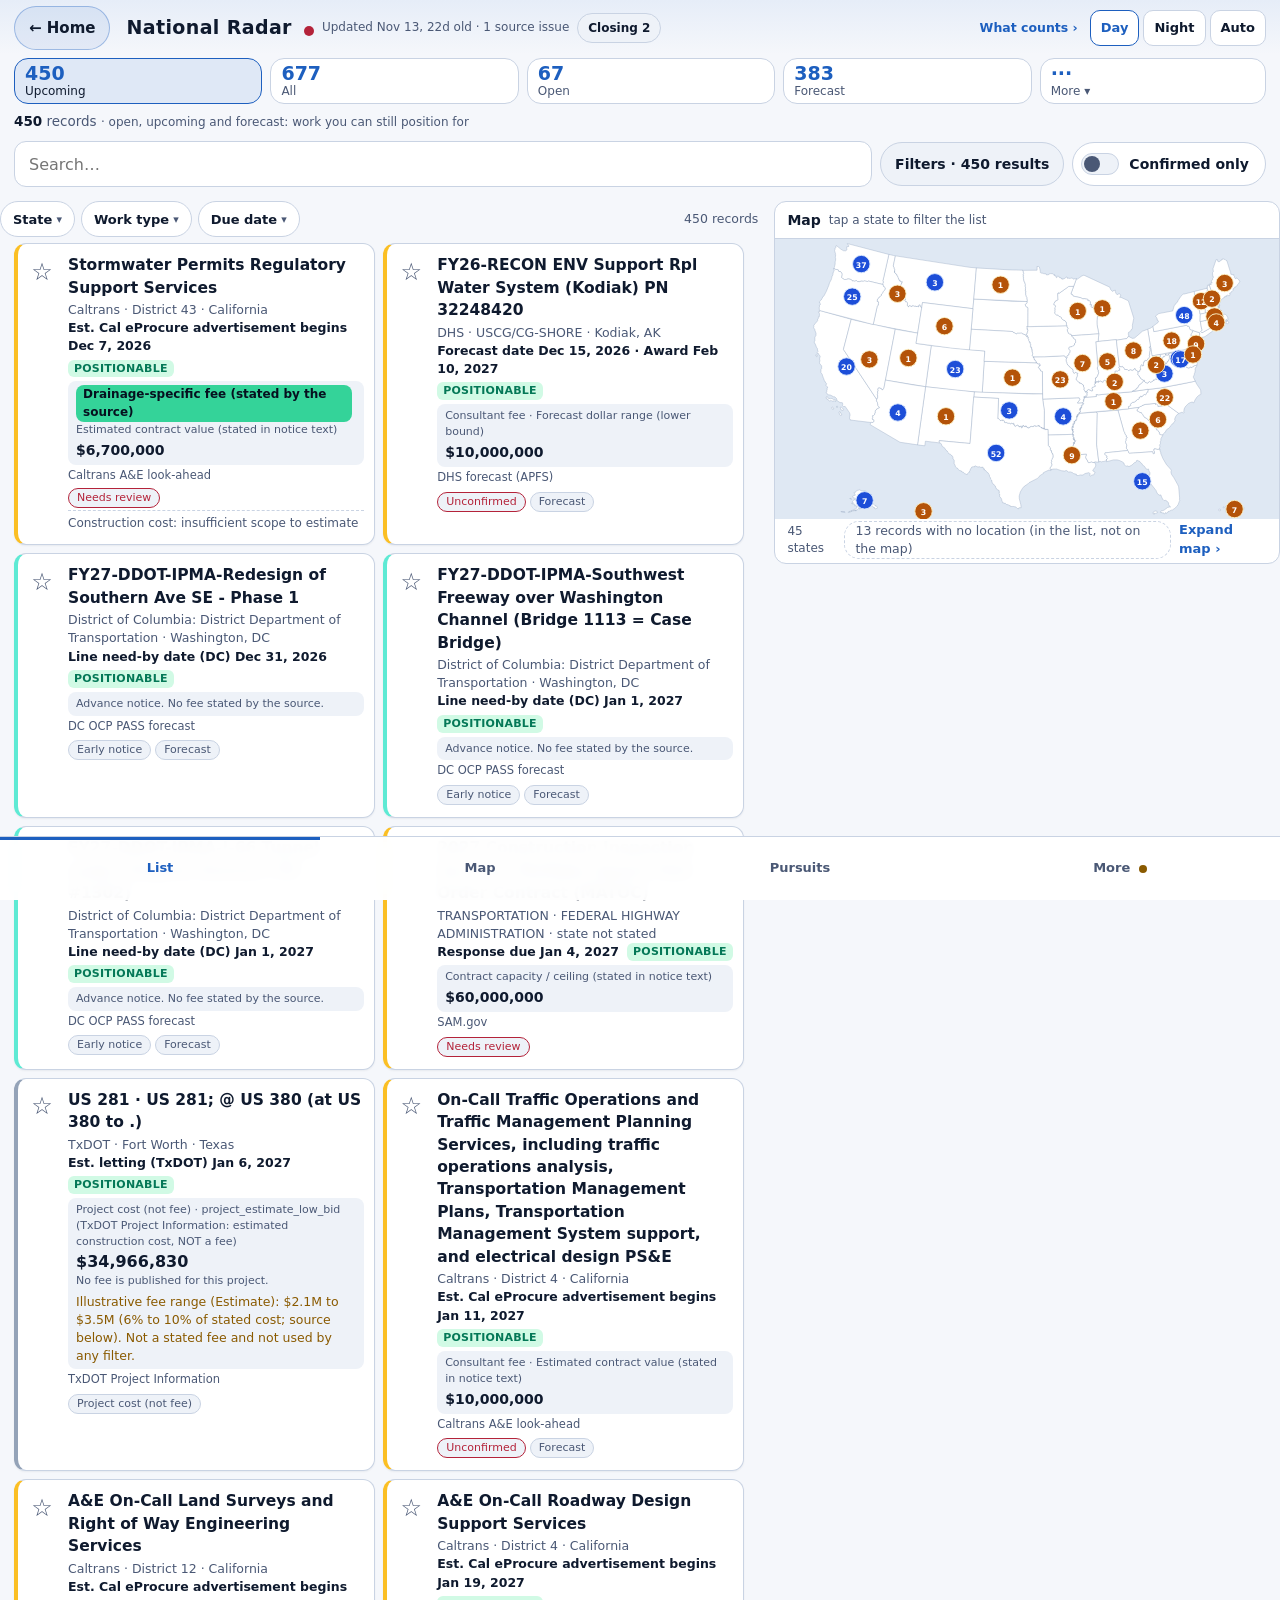
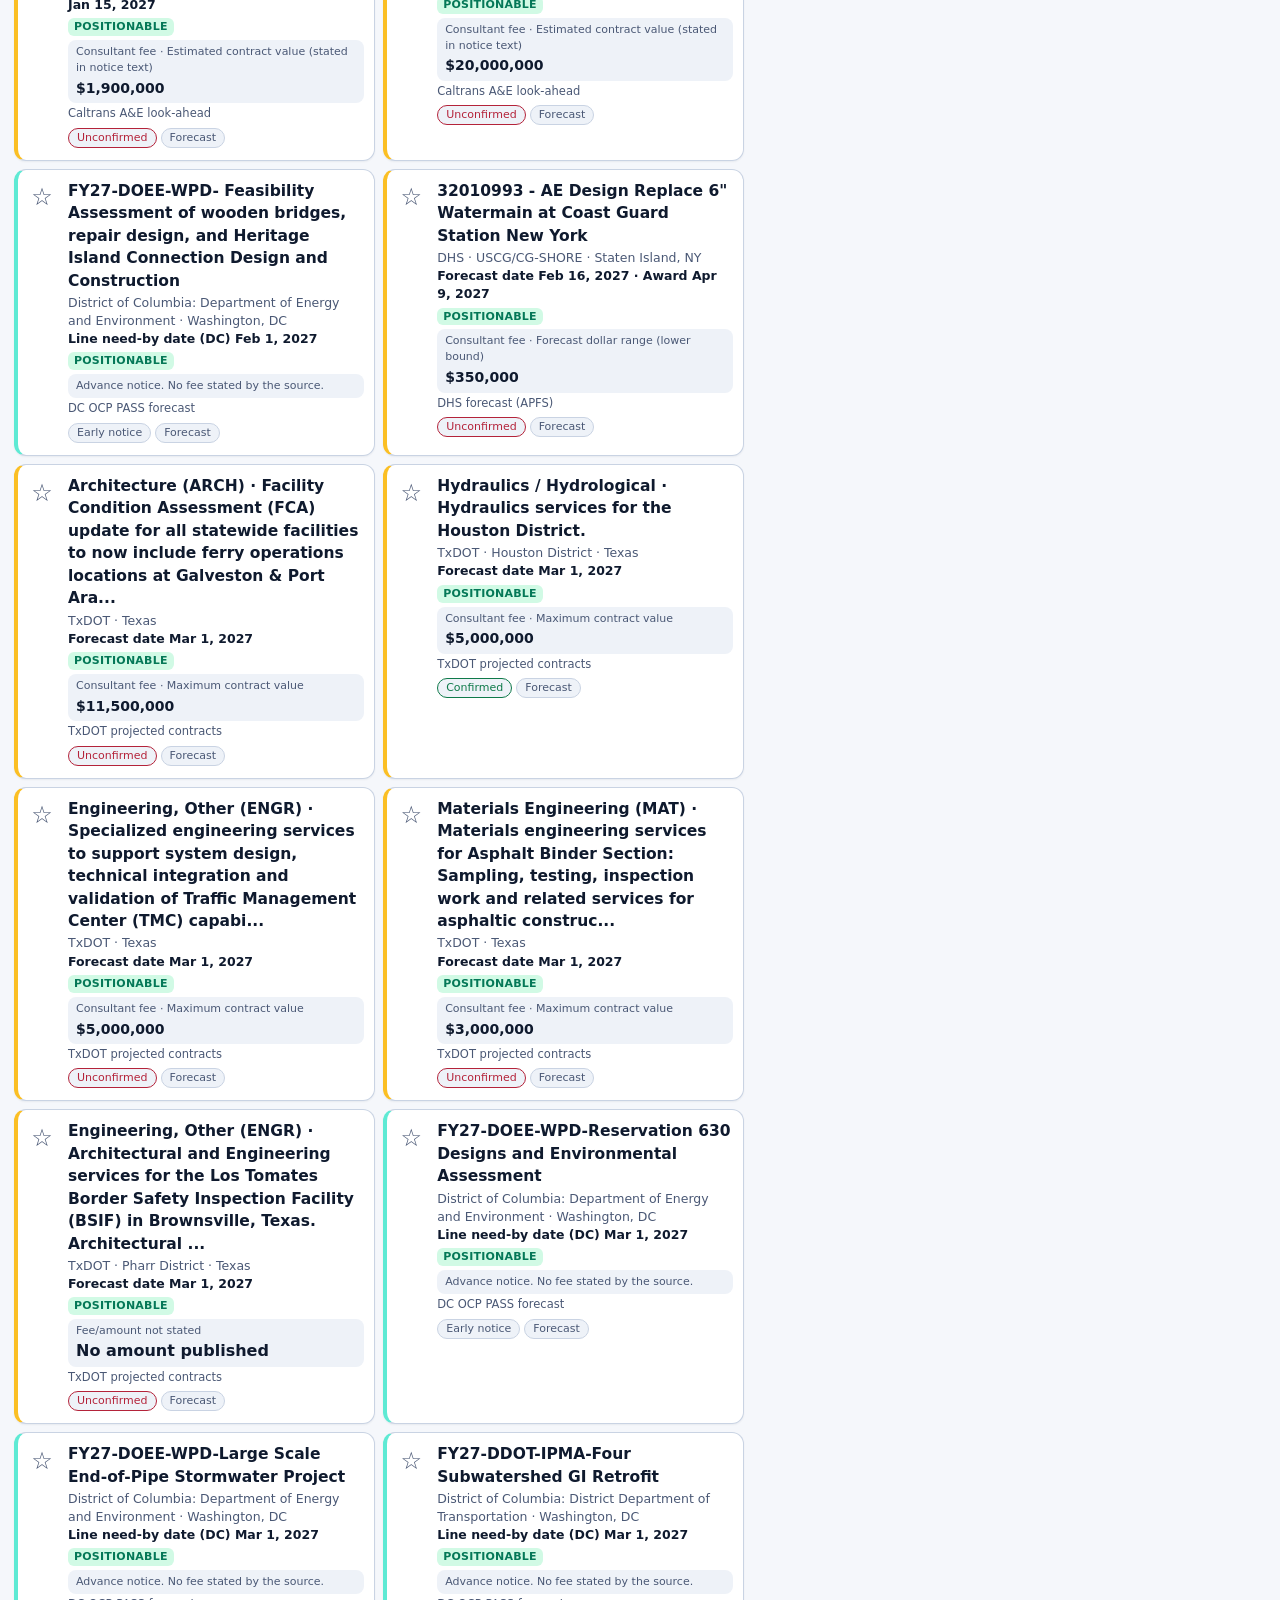
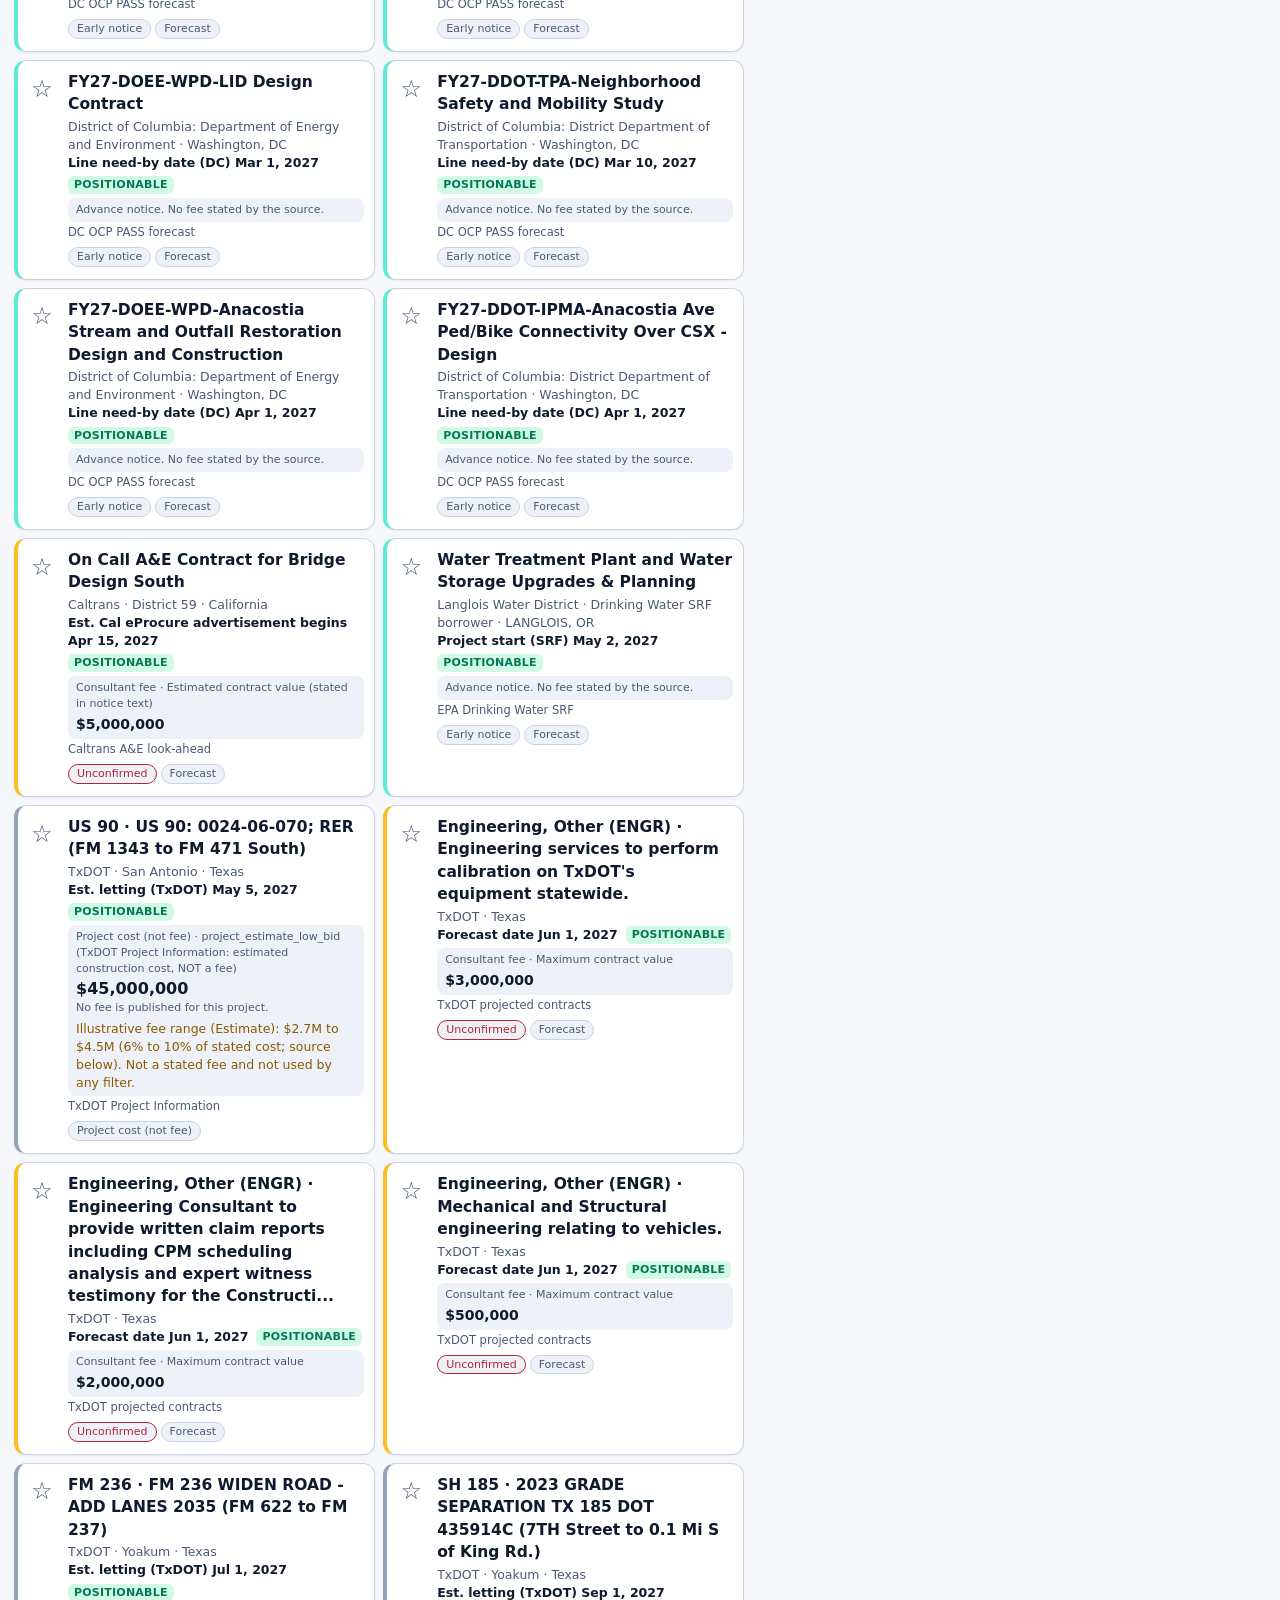
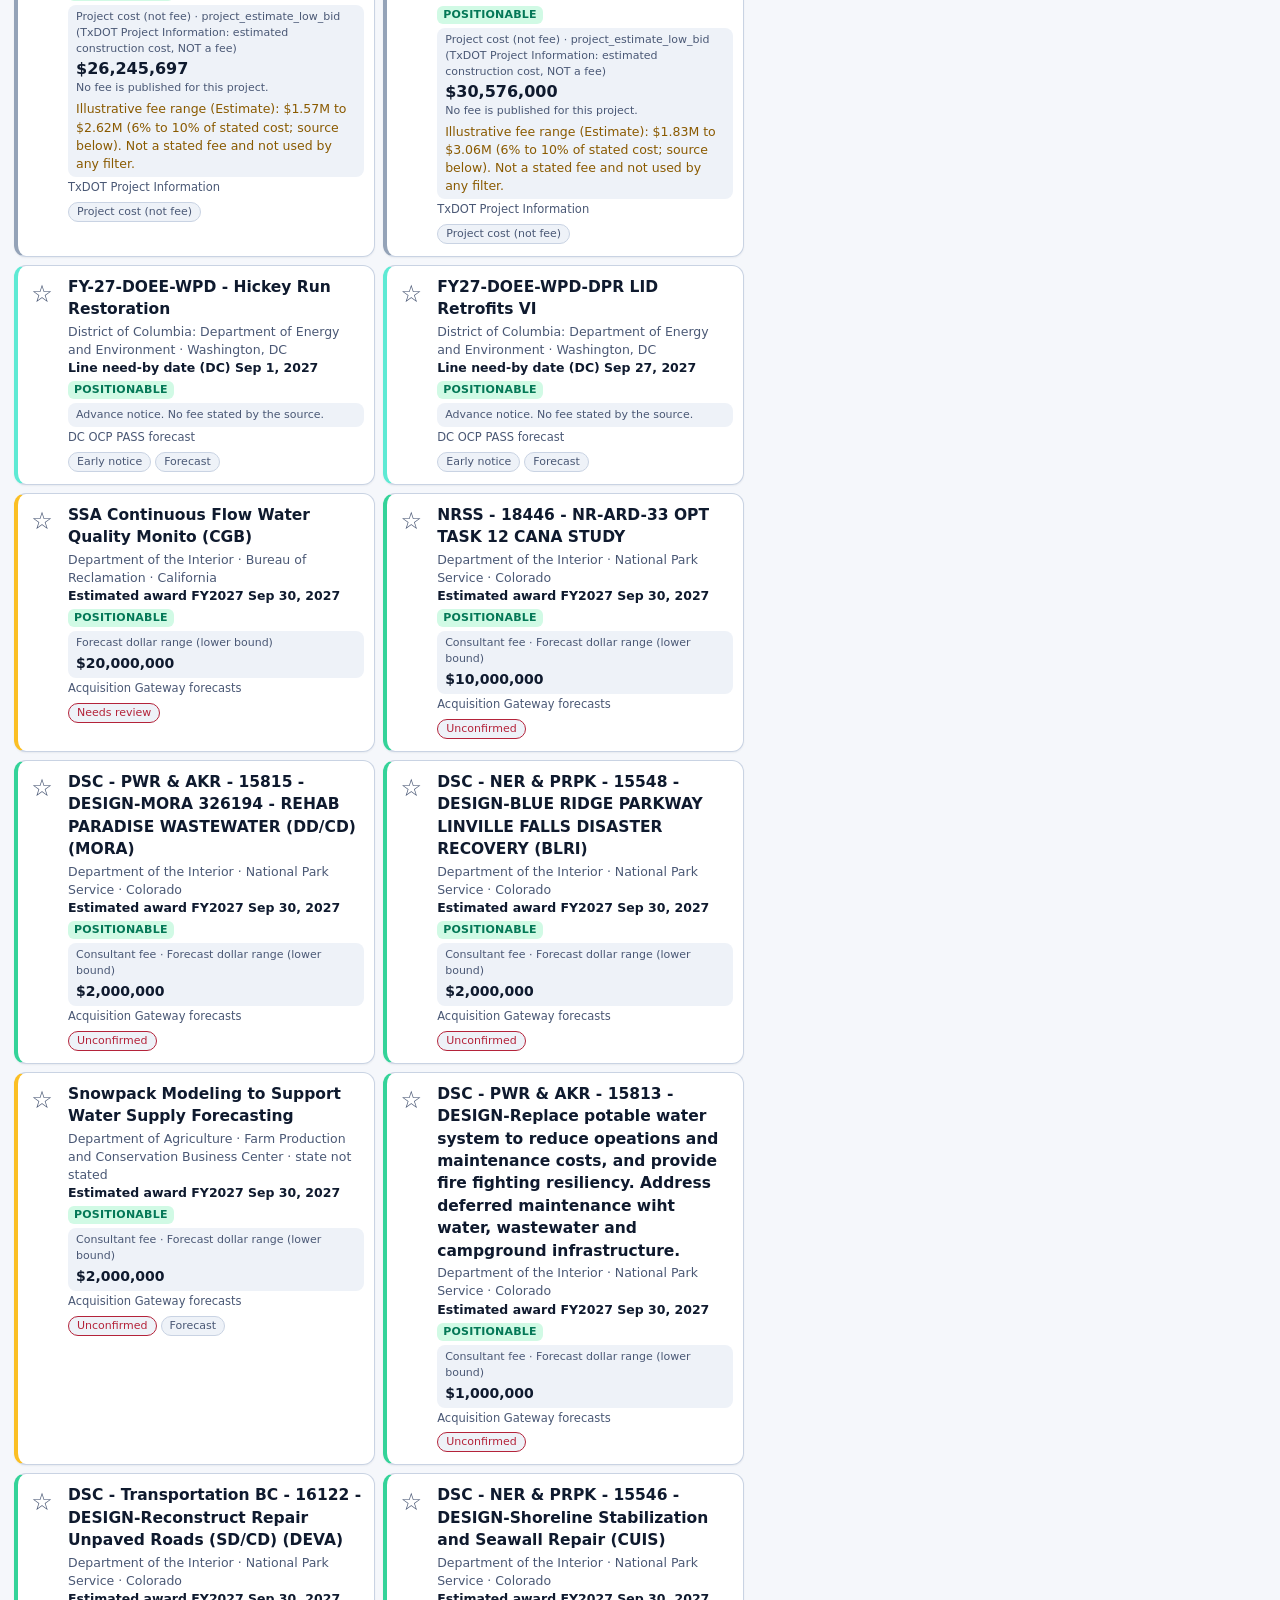
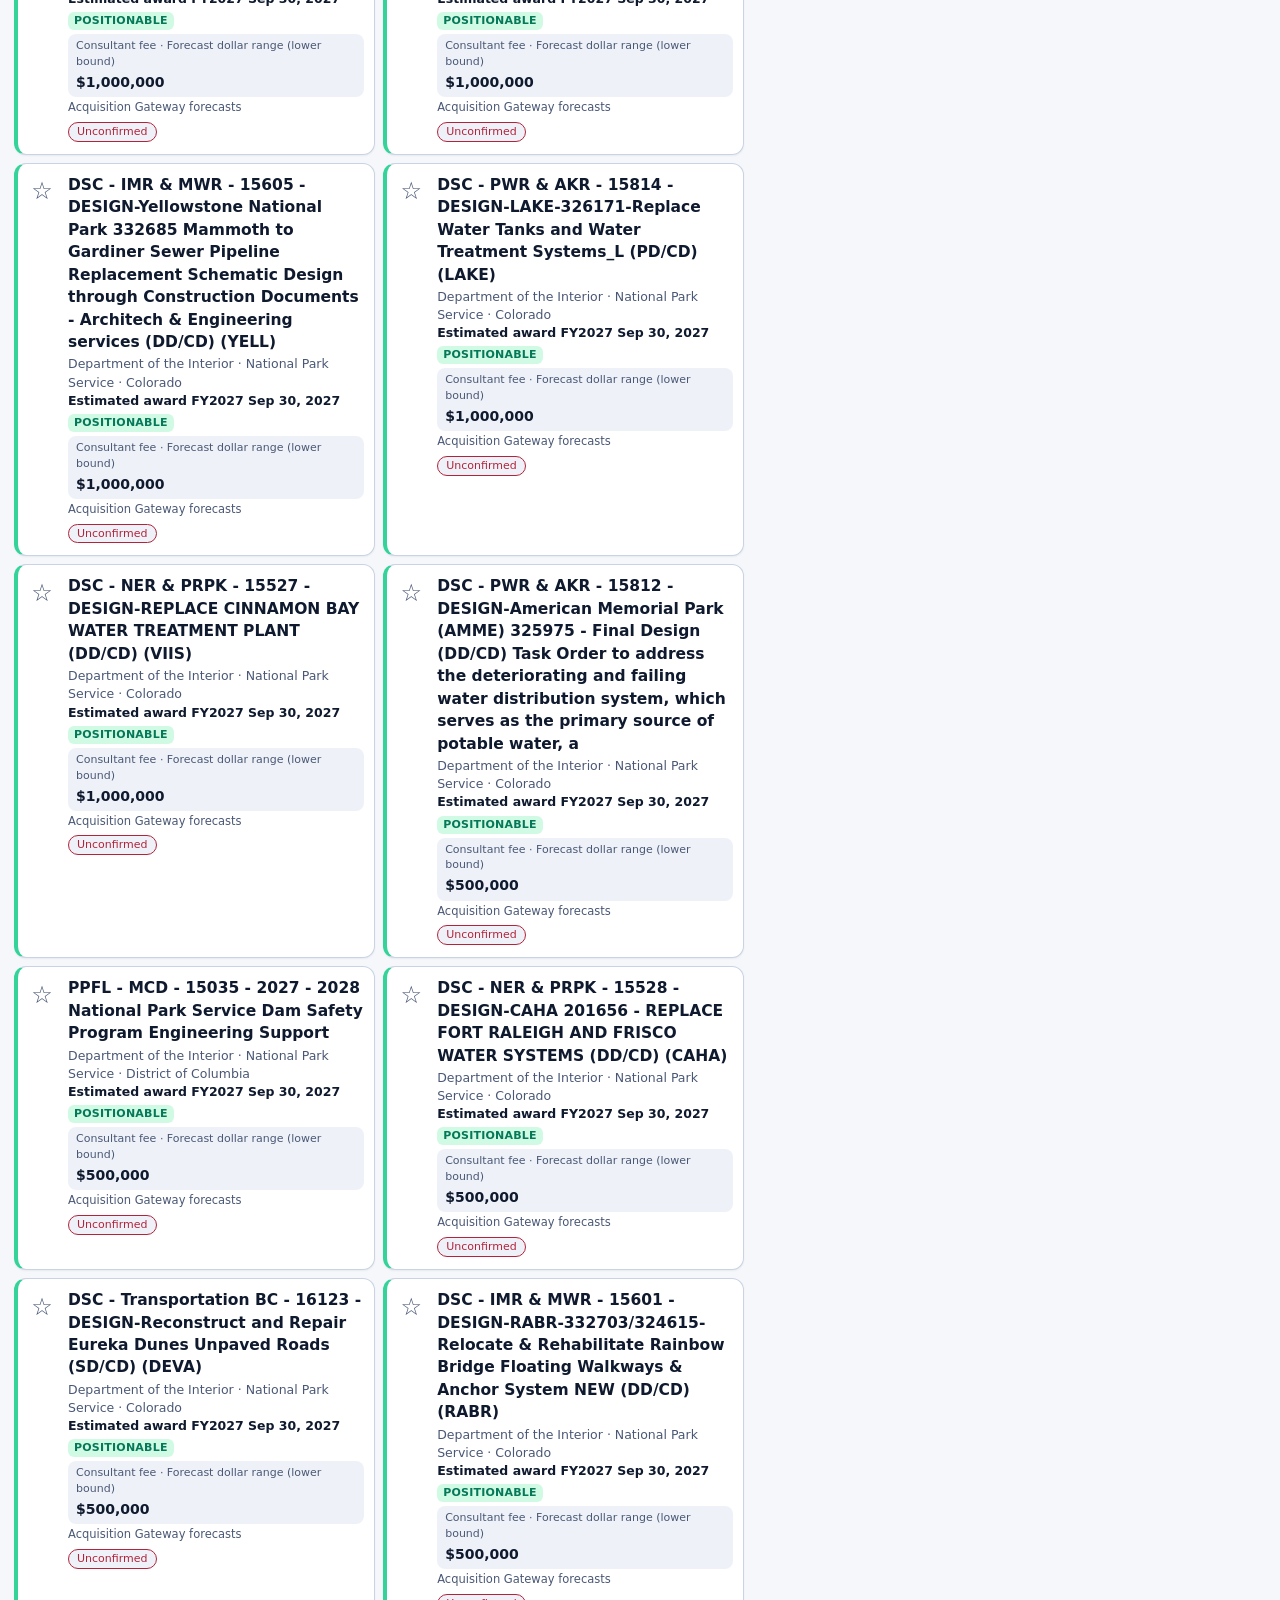
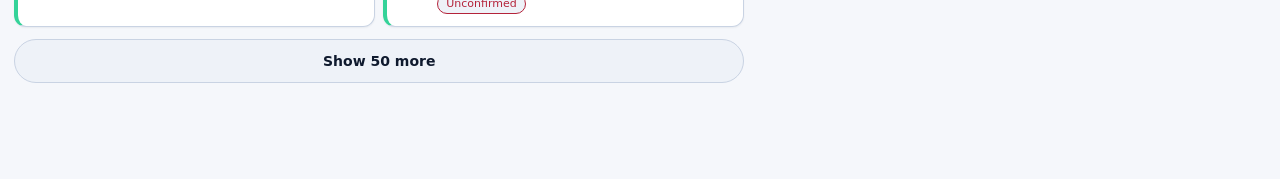
==== commit 5189d2b4: "Radar 2.0: National moves into the shared shell Co-authored-by: lbonil3 <lbonil3@users.noreply.githu" ====
--- a/national/index.html
+++ b/national/index.html
@@ -29,16 +29,27 @@
   <link rel="icon" type="image/png" href="icon-192.png">
   <link rel="manifest" href="manifest.webmanifest">
   <title>National Radar – consultant engineering opportunities, all states</title>
-  <link rel="stylesheet" href="../home-btn.css">
+  <script>
+window.RadarLoadError=function(name){
+  if(document.getElementById('radar-load-error'))return;
+  var p=document.createElement('p');
+  p.id='radar-load-error';p.setAttribute('role','alert');
+  p.textContent='This page failed to load a required file ('+name+'). Check your connection and refresh.';
+  function put(){document.body?document.body.insertBefore(p,document.body.firstChild):document.addEventListener('DOMContentLoaded',put);}
+  put();
+};
+</script>
+  <link rel="stylesheet" href="../shared/shell.css" onerror="RadarLoadError(this.src||this.href)">
   <link rel="stylesheet" href="style.css">
 </head>
-<body>
-<header class="top">
+<body class="shell" data-app="national">
+<header class="top shell-head">
   <div class="top-l">
     <a class="homebtn" href="../" aria-label="Back to Radars home">&#8592; Home</a>
     <h1>National Radar</h1>
   </div>
   <div class="fresh" id="fresh" role="status" aria-live="polite"><span class="dot" id="freshDot"></span><span id="freshTxt">Loading data…</span><button type="button" class="pill" id="digestPill" aria-expanded="false" aria-controls="digest" hidden></button><button type="button" class="linkbtn wc" id="btnBanner" aria-expanded="false" aria-controls="bannerMore">What counts &rsaquo;</button></div>
+  <div class="throw" role="group" aria-label="Theme"><button type="button" data-theme-set="day">Day</button><button type="button" data-theme-set="night">Night</button><button type="button" data-theme-set="auto">Auto</button></div>
 </header>
 <section class="since" id="since" aria-label="Since you last visited" hidden></section>
 
@@ -70,8 +81,8 @@
     <button type="button" class="btn" id="btnMore" aria-expanded="false" aria-controls="adv"><span id="fLbl">Filters</span> <b class="fbadge" id="advCount" hidden></b></button>
     <button type="button" class="switch" id="btnConfOnly" role="switch" aria-checked="false"><span class="knob" aria-hidden="true"></span><span class="swl">Confirmed only</span></button>
   </div>
-  <div id="adv" class="drawer" hidden>
-    <div class="drawhead"><h3>Filters</h3><button type="button" class="btn small" id="btnReset">Reset filters</button></div>
+  <div id="adv" class="drawer shell-drawer" hidden role="dialog" aria-label="Filters">
+    <div class="drawhead"><h3>Filters</h3><button type="button" class="btn small" id="btnReset">Reset filters</button><button type="button" class="btn small" id="advClose">Close</button></div>
     <h3>Saved filter sets <span class="hint">on this device; included in the capture backup</span></h3>
     <div class="fsets" id="fsets"></div>
     <div class="fsrow"><input id="fsName" type="text" maxlength="60" placeholder="Name the current filters" aria-label="Name for this filter set" autocomplete="off"><button type="button" class="btn small" id="fsSave">Save</button></div>
@@ -126,25 +137,32 @@
   <div class="active" id="activeNote" hidden></div>
 </section>
 
+<div class="shell-scrim" id="advBg" hidden></div>
 <main id="main">
   <section id="v-map" class="view" hidden aria-label="US map">
-    <div class="mapwrap">
-      <svg id="usmap" viewBox="0 0 975 610" role="img" aria-label="Map of the United States. Numbers show record counts per state. Use the List tab for an accessible list."></svg>
-      <details class="legd"><summary>Legend</summary><div class="legend" id="legend"></div></details>
-    </div>
-    <p class="note" id="mapNote"></p>
-    <details class="topdet" id="topDet"><summary class="sec">Top of this view <span class="hint" id="topHint"></span></summary>
-    <div id="mapTop" class="cards"></div></details>
+    <div class="shell-cols" id="colsMap">
+      <div class="shell-primary">
+        <div class="mapwrap" id="mapWrap">
+          <svg id="usmap" viewBox="0 0 975 610" role="img" aria-label="Map of the United States. Numbers show record counts per state. Use the List tab for an accessible list."></svg>
+          <details class="legd"><summary>Legend</summary><div class="legend" id="legend"></div></details>
+        </div>
+        <p class="shell-mapfail" id="mapFail" hidden></p>
+        <p class="note" id="mapNote"></p>
+      </div>
+      <details class="topdet shell-side" id="topDet"><summary class="sec">Top of this view <span class="hint" id="topHint"></span></summary>
+      <div id="mapTop" class="cards"></div></details>
+    </div>
   </section>
 
   <section id="v-list" class="view" aria-label="List">
-    <div class="lgrid"><aside class="mini" id="mini" aria-label="Small map">
+    <div class="shell-cols" id="colsList"><aside class="mini shell-side" id="mini" aria-label="Small map">
       <details id="miniDet"><summary class="minisum"><span>Map</span> <span class="hint" id="miniSel">tap a state to filter the list</span></summary>
         <div class="minihead"><b>Map</b> <span class="hint" id="miniSel2">tap a state to filter the list</span></div>
         <div class="miniwrap"><svg id="usmini" viewBox="0 0 975 610" role="img" aria-label="Small US map. Numbers are record counts per state. Tap a state to filter the list."></svg></div>
-        <div class="minibar"><span class="hint" id="miniNote"></span><button type="button" class="linkbtn" data-tab="map">Expand map &rsaquo;</button></div>
+        <p class="shell-mapfail" id="miniFail" hidden></p>
+        <div class="minibar"><span class="hint" id="miniNote"></span><span class="shell-noloc" id="miniNoLoc" hidden></span><button type="button" class="linkbtn" data-tab="map">Expand map &rsaquo;</button></div>
       </details></aside>
-    <div class="lmain">
+    <div class="lmain shell-primary">
     <div class="qrow" id="qrow" aria-label="Quick filters">
       <details class="qf" id="qfState"><summary class="qchip" id="qsState">State</summary><div class="qpop" id="qpState"></div></details>
       <details class="qf" id="qfWork"><summary class="qchip" id="qsWork">Work type</summary><div class="qpop" id="qpWork"></div></details>
@@ -200,8 +218,6 @@
     <button type="button" data-tab="timeline" role="menuitem">Timeline</button>
     <button type="button" data-tab="break" role="menuitem">Breakdown</button>
     <button type="button" data-tab="data" role="menuitem">Data &amp; sources <b class="hwarn" id="healthWarn" hidden></b></button>
-    <div class="thlbl" id="thLbl">Theme</div>
-    <div class="throw" role="group" aria-labelledby="thLbl"><button type="button" data-theme-set="day">Day</button><button type="button" data-theme-set="night">Night</button><button type="button" data-theme-set="auto">Auto</button></div>
   </div>
 </nav>
 
@@ -220,12 +236,13 @@
     <p class="wk-hint" id="wkHint"></p></div>
   <div id="wkBody" class="wk-doc"></div>
 </div>
-<script src="../shared/storage.js"></script>
-<script src="../shared/theme.js"></script>
-<script src="../shared/filters.js"></script>
+<script src="../shared/storage.js" onerror="RadarLoadError(this.src||this.href)"></script>
+<script src="../shared/theme.js" onerror="RadarLoadError(this.src||this.href)"></script>
+<script src="../shared/filters.js" onerror="RadarLoadError(this.src||this.href)"></script>
+<script src="../shared/shell.js" onerror="RadarLoadError(this.src||this.href)"></script>
 <script src="proj.js"></script>
 <script src="us-geo.js"></script>
-<script src="../shared/capture.js"></script>
+<script src="../shared/capture.js" onerror="RadarLoadError(this.src||this.href)"></script>
 <script src="v2.js"></script>
 <script src="v4.js"></script>
 <script src="combined.js"></script>
--- a/shared/shell.css
+++ b/shared/shell.css
@@ -0,0 +1,36 @@
+/* Home / back-to-main button (all tool pages) */
+.homebtn{display:inline-flex;align-items:center;gap:4px;min-height:44px;padding:0 14px;margin:0 12px 6px 0;border-radius:22px;background:rgba(255,255,255,.14);border:1px solid rgba(255,255,255,.35);color:inherit;font:600 15px/1 system-ui,-apple-system,sans-serif;text-decoration:none;vertical-align:middle;-webkit-tap-highlight-color:transparent}
+.homebtn:hover,.homebtn:focus-visible{background:rgba(255,255,255,.26);outline:none}
+@media (max-width:700px){header{padding-left:max(12px,env(safe-area-inset-left))!important}
+.homebtn{margin:max(2px,env(safe-area-inset-top)) 0 8px 0;display:flex;width:max-content}}
+@media print{.homebtn{display:none}}
+.throw [data-theme-set]{min-height:44px;padding:0 12px}
+.throw [data-theme-set].on{font-weight:700;box-shadow:inset 0 0 0 2px currentColor}
+
+/* ===== Radar 2.0 shell (shared/shell.js). Layout only: each app's style.css sets its own colors and accent. ===== */
+/* Slim header: Home, app name, freshness, Day / Night / Auto */
+.shell-head{display:flex;flex-wrap:wrap;align-items:center;gap:2px 12px}
+.shell-head h1{margin:0}
+.shell-head .throw{display:flex;gap:4px;align-items:center;margin:0 0 0 auto;padding:0;border:0}
+.shell-head .throw [data-theme-set]{border-radius:10px;border:1px solid var(--line);background:var(--panel);color:var(--ink);font-size:13px;font-weight:600;cursor:pointer}
+.shell-head .throw [data-theme-set].on{border-color:var(--acc);color:var(--acc);box-shadow:none}
+/* Filters drawer from the right, at every width */
+.shell .shell-scrim{position:fixed;inset:0;z-index:44;background:rgba(0,0,0,.45)}
+.shell .shell-drawer{position:fixed;top:0;right:0;bottom:0;z-index:45;width:min(480px,92vw);margin:0;overflow-y:auto;-webkit-overflow-scrolling:touch;padding:calc(10px + env(safe-area-inset-top)) calc(14px + env(safe-area-inset-right)) calc(24px + env(safe-area-inset-bottom)) 14px;background:var(--panel);border:0;border-left:1px solid var(--line);border-radius:0;box-shadow:-8px 0 24px rgba(0,0,0,.25)}
+.shell .shell-drawer .drawhead{display:flex;align-items:center;justify-content:space-between;gap:8px;position:sticky;top:-10px;z-index:1;background:var(--panel);padding:4px 0}
+/* Two columns on desktop (primary ~60%, side ~40%); stacked on a phone in source order */
+.shell-cols{display:flex;flex-direction:column;gap:8px}
+.shell-primary{min-width:0}
+.shell-noloc{display:inline-flex;align-items:center;min-height:30px;padding:0 10px;border-radius:15px;border:1px dashed var(--line);color:var(--dim);font-size:12.5px}
+.shell-noloc[hidden]{display:none}
+.shell-mapfail{margin:8px 0;padding:10px 12px;border:1px dashed var(--line);border-radius:12px;color:var(--dim);font-size:14px}
+@media (min-width: 1024px) {
+  .shell-head .throw [data-theme-set]{min-height:36px;padding:0 10px}
+  .shell-cols{display:grid;grid-template-columns:minmax(0,3fr) minmax(0,2fr);gap:16px;align-items:start}
+  .shell-cols > .shell-primary{grid-column:1;grid-row:1}
+  .shell-cols > .shell-side{grid-column:2;grid-row:1;position:sticky;top:8px;max-height:calc(100vh - var(--tabs-h, 64px) - 24px);overflow-y:auto;min-width:0}
+  .shell-cols.shell-has-detail > .shell-side{display:none}
+  .shell-cols > .sheet.shell-docked{grid-column:2;grid-row:1;position:sticky;inset:auto;top:8px;display:block;z-index:auto;max-height:calc(100vh - var(--tabs-h, 64px) - 24px);overflow-y:auto;min-width:0}
+  .shell-cols > .sheet.shell-docked .sheet-bg{display:none}
+  .shell-cols > .sheet.shell-docked .sheet-card{position:static;width:auto;max-width:none;max-height:none;margin:0;border:1px solid var(--line);border-radius:12px;box-shadow:none}
+}
--- a/national/style.css
+++ b/national/style.css
@@ -298,11 +298,6 @@
 html[data-theme=day] .fbadge{color:#fff}
 html[data-theme=day] .pill.hot{border-color:#1d5fbf;background:rgba(29,95,191,.12)}
 html[data-theme=day] .card{box-shadow:0 1px 2px rgba(15,26,46,.06)}
-/* Theme picker (More menu) */
-.throw{display:flex;gap:4px;padding:6px 4px 2px;border-top:1px solid var(--line);margin-top:4px}
-.tabs .tabmore .throw button{flex:1;min-height:40px;font-size:13px;border:1px solid var(--line);border-radius:10px;padding:0 6px}
-.tabs .tabmore .throw button.on{border-color:var(--acc);color:var(--acc);background:rgba(124,183,255,.16)}
-.thlbl{font-size:11px;color:var(--dim);padding:6px 6px 0}
 /* v4.1 source health */
 .hdot{display:inline-block;width:8px;height:8px;border-radius:50%;background:var(--warn);margin-left:4px;vertical-align:middle}
 .hwarn{display:inline-block;margin-left:6px;padding:0 6px;border-radius:999px;font-size:11px;line-height:18px;border:1px solid var(--warn);color:var(--warn)}
@@ -331,17 +326,9 @@
 .topdet>summary::after{content:'\25BE';margin-left:auto;margin-right:calc(14px + env(safe-area-inset-right));color:var(--dim);font-size:14px}
 .topdet[open]>summary::after{content:'\25B4'}
 .ways{display:flex;flex-wrap:wrap;gap:8px;margin:8px 0 4px}
-@media (min-width:1200px){
-  #v-map:not([hidden]){display:grid;grid-template-columns:minmax(0,1fr) 440px;grid-template-areas:'map top' 'note top';align-items:start;column-gap:0}
-  #v-map .mapwrap{grid-area:map}#v-map #mapNote{grid-area:note}
-  #v-map .topdet{grid-area:top;max-height:calc(100vh - var(--tabs-h) - 40px);overflow-y:auto;position:sticky;top:0;border-left:1px solid var(--line);padding-left:4px}
-  #v-map .topdet .cards{grid-template-columns:minmax(0,1fr)}
-  body.docked{padding-right:490px}
-  body.docked .sheet{left:auto;right:0;top:0;bottom:calc(var(--tabs-h) + env(safe-area-inset-bottom));width:480px;align-items:stretch;z-index:35}
-  body.docked .sheet-bg{display:none}
-  body.docked .sheet-card{max-width:none;max-height:none;height:100%;margin:0;border-radius:0;border-top:0;border-left:1px solid var(--line);box-shadow:-6px 0 18px rgba(0,0,0,.18)}
-  body.docked #v-map:not([hidden]){grid-template-columns:minmax(0,1fr)}
-  body.docked #v-map .topdet{display:none}
+@media (min-width:1024px){
+  .shell-side .cards{grid-template-columns:minmax(0,1fr)}
+  #v-map .topdet{border-left:1px solid var(--line);padding-left:4px}
 }
 
 /* v5: future preference */
@@ -351,7 +338,6 @@
 .card.past{opacity:.72}
 
 /* ===== v6.1: list first, small map beside / above the list; count markers ===== */
-.lgrid{display:flex;flex-direction:column;gap:8px}
 .mini{margin:0 0 4px;border:1px solid var(--line);border-radius:12px;background:var(--panel);overflow:hidden}.mini[hidden]{display:none}
 .minisum{display:flex;align-items:center;gap:8px;min-height:40px;padding:0 12px;cursor:pointer;font-size:14px;font-weight:600;color:var(--ink);list-style:none}
 .minisum::-webkit-details-marker{display:none}.minisum::after{content:"\25BE";margin-left:auto;color:var(--dim)}details[open]>.minisum::after{content:"\25B4"}
@@ -368,10 +354,6 @@
 .legend i.lg-v,.legend i.lg-c,.legend i.lg-p{border-radius:50%}.lg-v{background:#1d4ed8}.lg-c{background:#b45309}.lg-p{background:#fb7185}
 html[data-theme=day] .miniwrap{background:#dfe8f3}
 #usmap{max-height:62vh}
-@media (min-width:1200px){
-  .lgrid{display:grid;grid-template-columns:minmax(0,1fr) 380px;gap:14px;align-items:start}
-  .lgrid .mini{grid-column:2;grid-row:1;position:sticky;top:8px}.lgrid .lmain{grid-column:1;grid-row:1;min-width:0}
-}
 
 /* ===== v6.2: slim header, one control row, count-only KPI, phone tidy ===== */
 .top{display:flex;flex-wrap:wrap;align-items:center;gap:2px 12px;padding-bottom:4px}
@@ -400,7 +382,6 @@
   .chip{min-height:34px;padding:0 10px;font-size:12.5px}
   .kline{font-size:12.5px;padding-bottom:4px}.kline .hint{display:none}
 }
-#listCount{display:none}
 @media (max-width:520px){.top .fresh .upd{display:none}}
 
 /* ===== v6.3: cards lead with name, agency/state, due date, Positionable; amount smaller ===== */
@@ -437,7 +418,6 @@
   .top .fresh .wc{display:none}.tmwhat{display:block}
 }
 .minihead{display:none;align-items:center;gap:8px;min-height:36px;padding:0 12px;font-size:14px}.minihead .hint{font-size:12px}
-@media (min-width:1200px){.minisum{display:none}.minihead{display:flex}}
+@media (min-width:1024px){.minisum{display:none}.minihead{display:flex}}
 .qf:not([open]) .qpop{display:none}
-#listCount{display:none}
 @media (max-width:520px){.fres{display:none}}
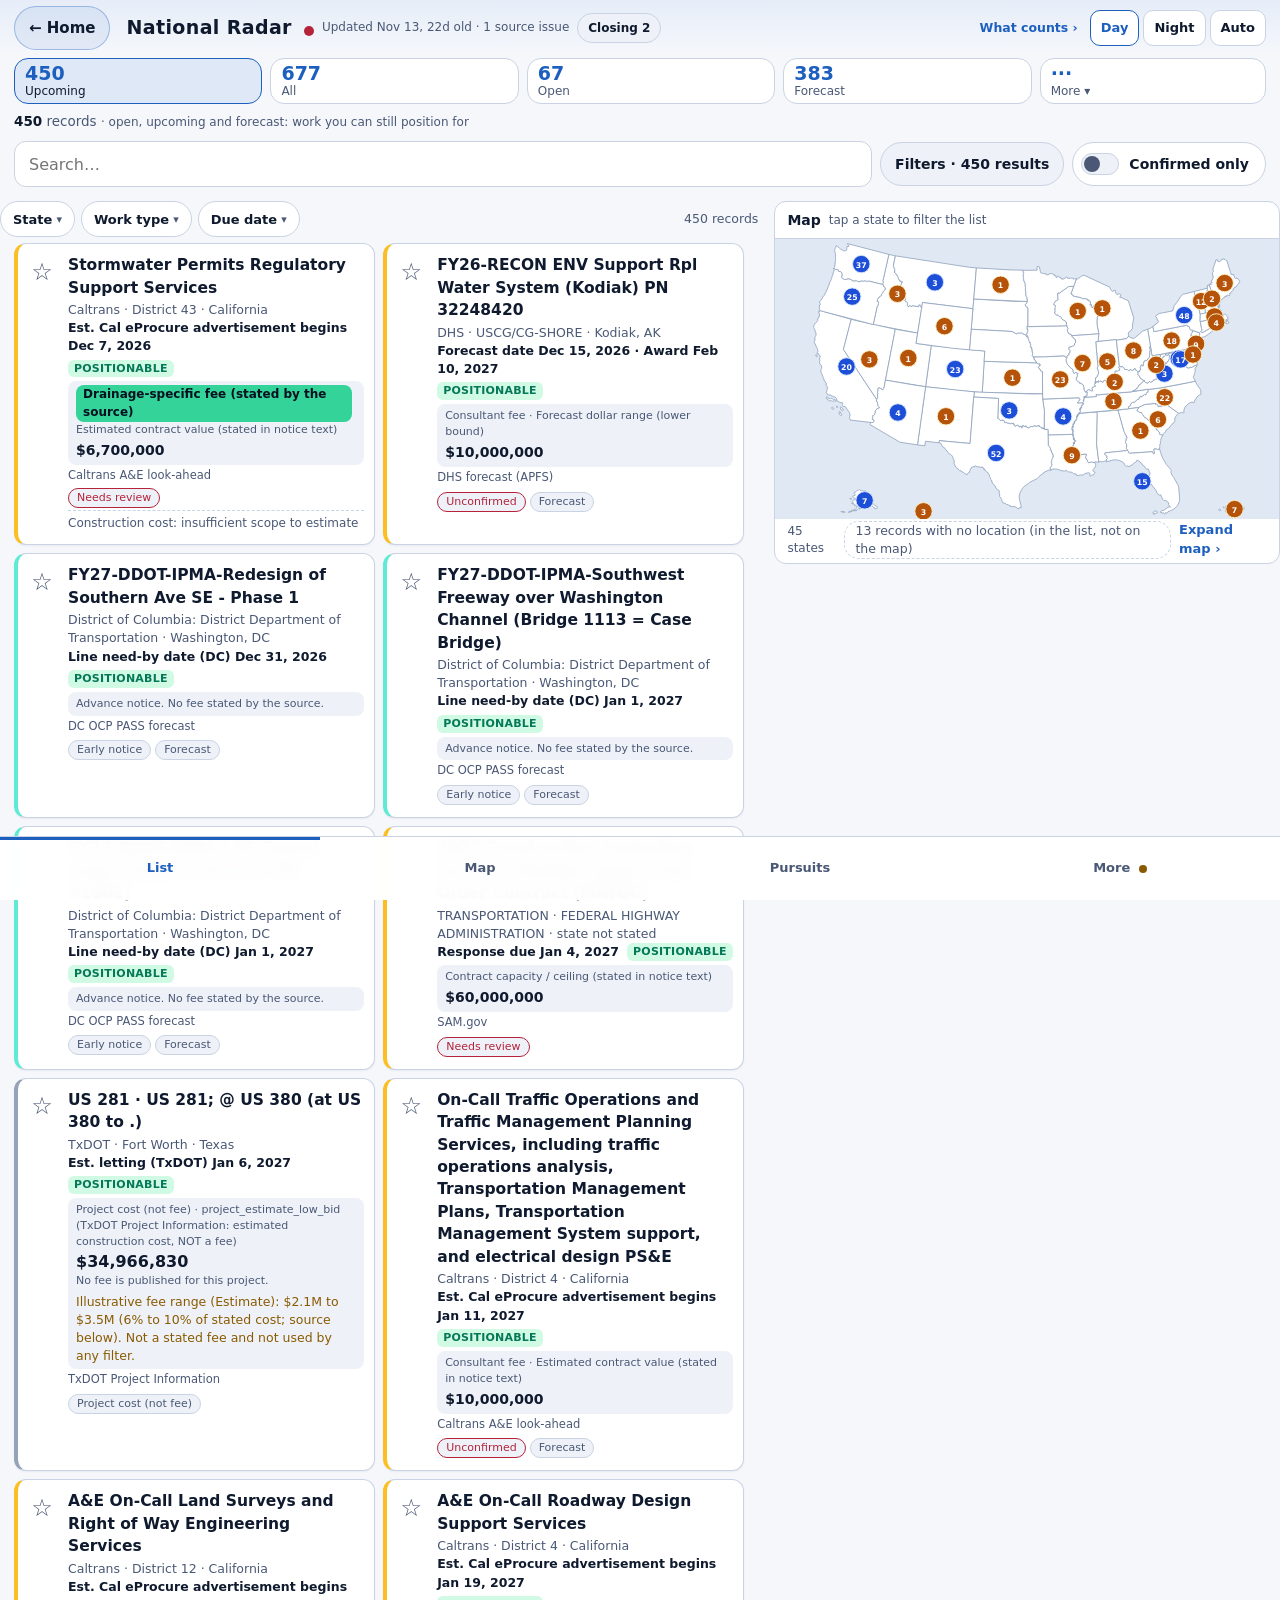
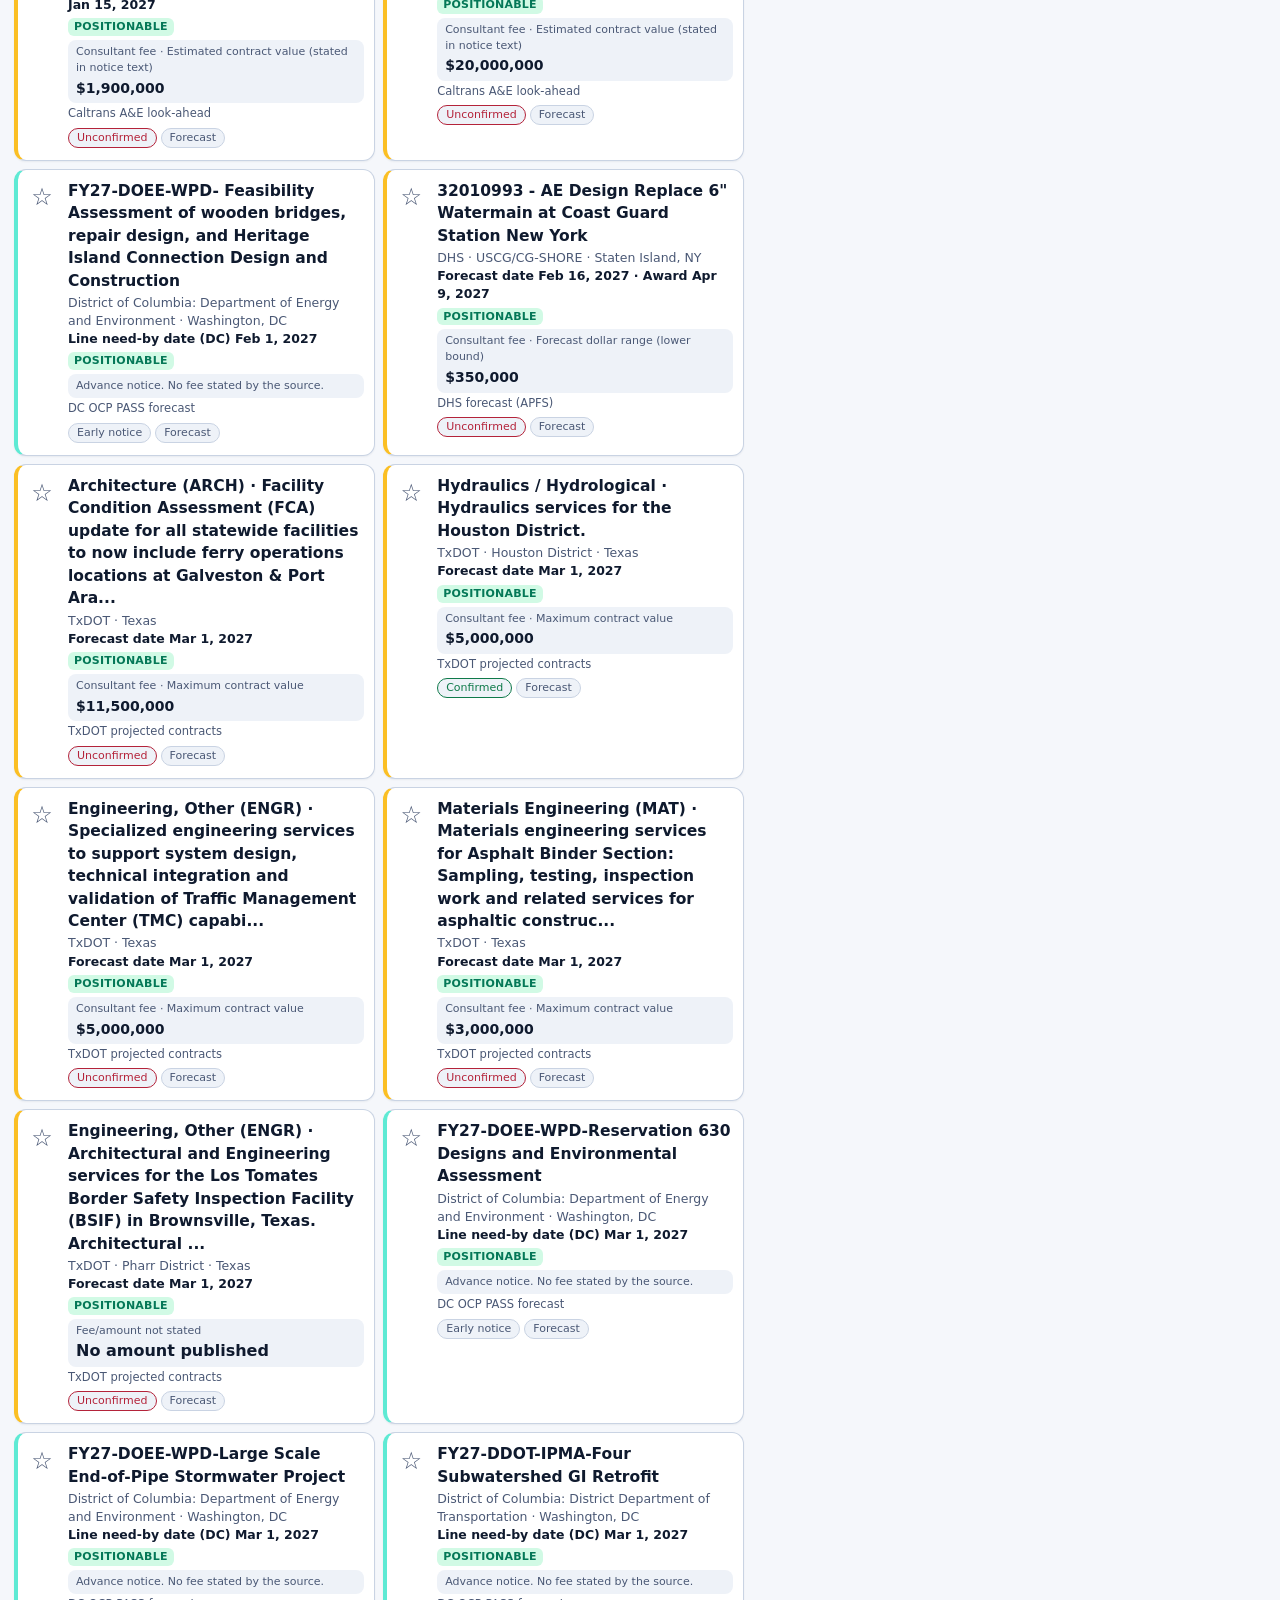
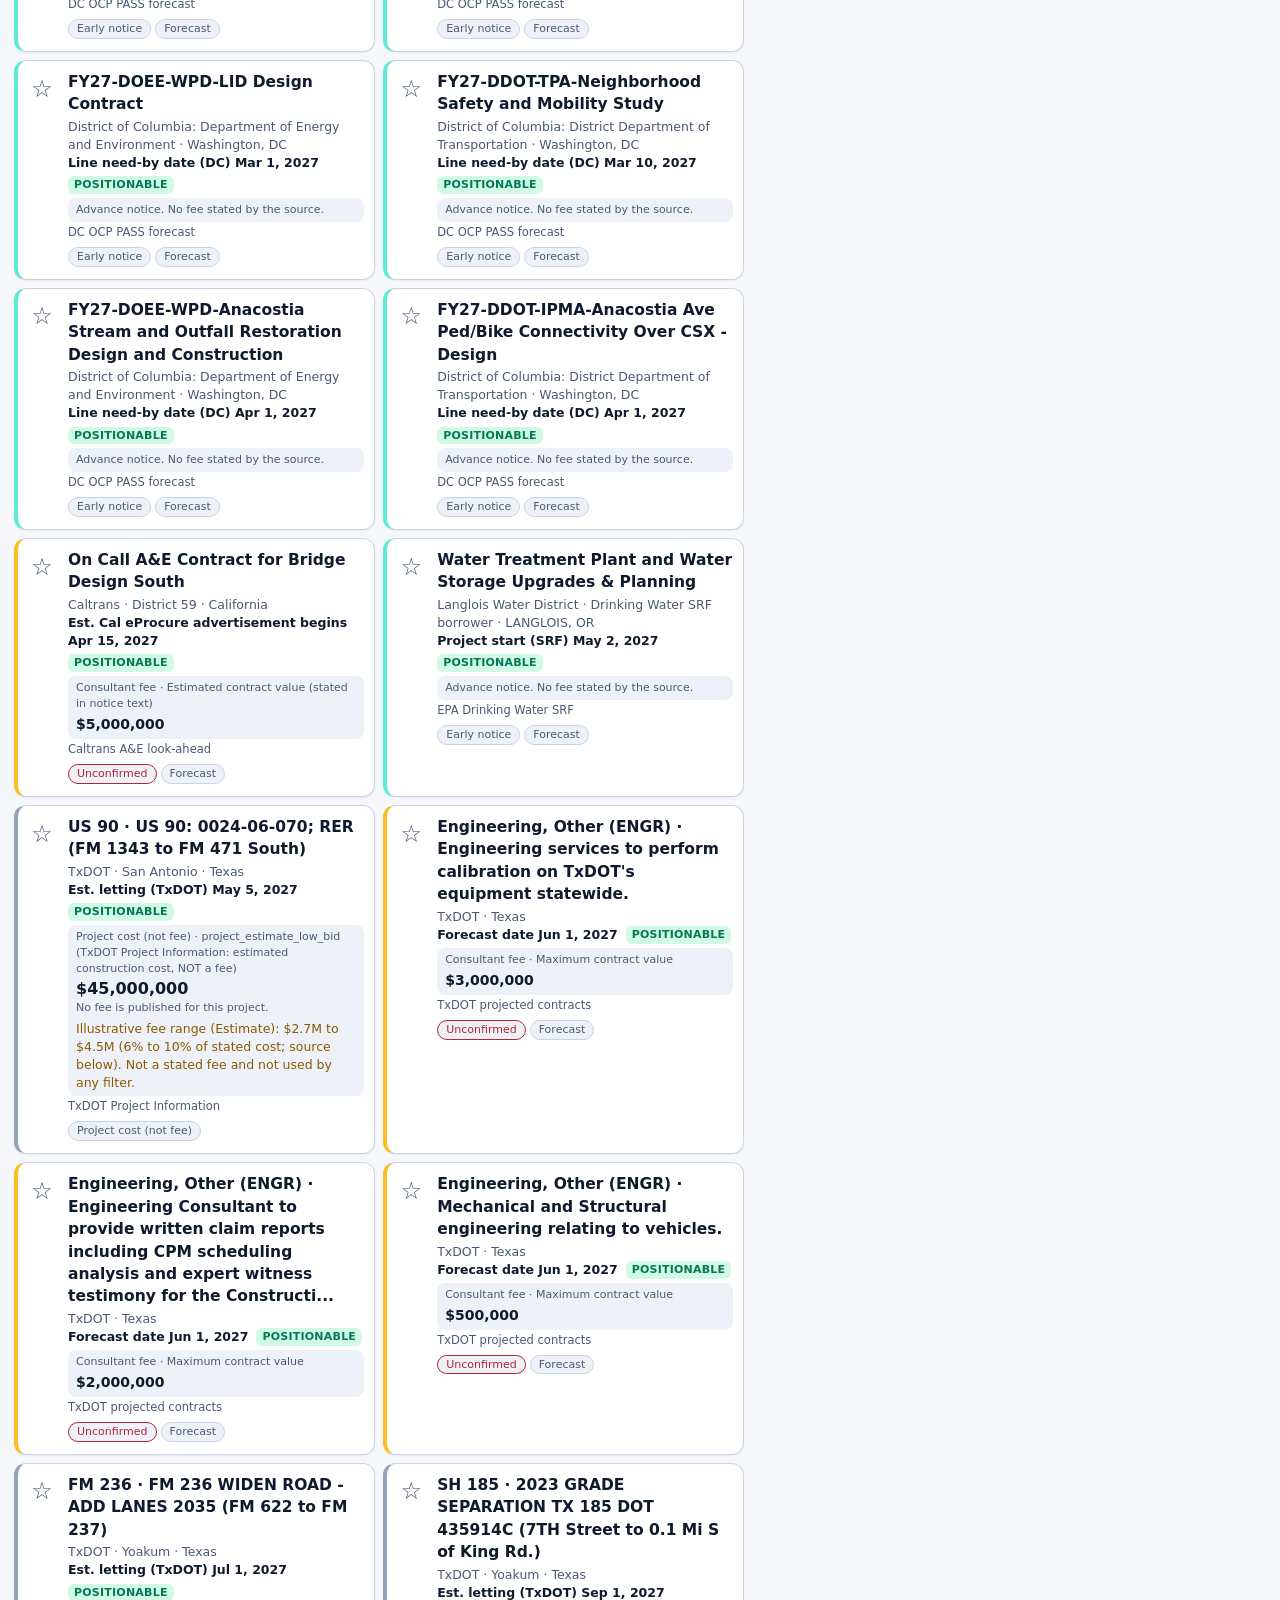
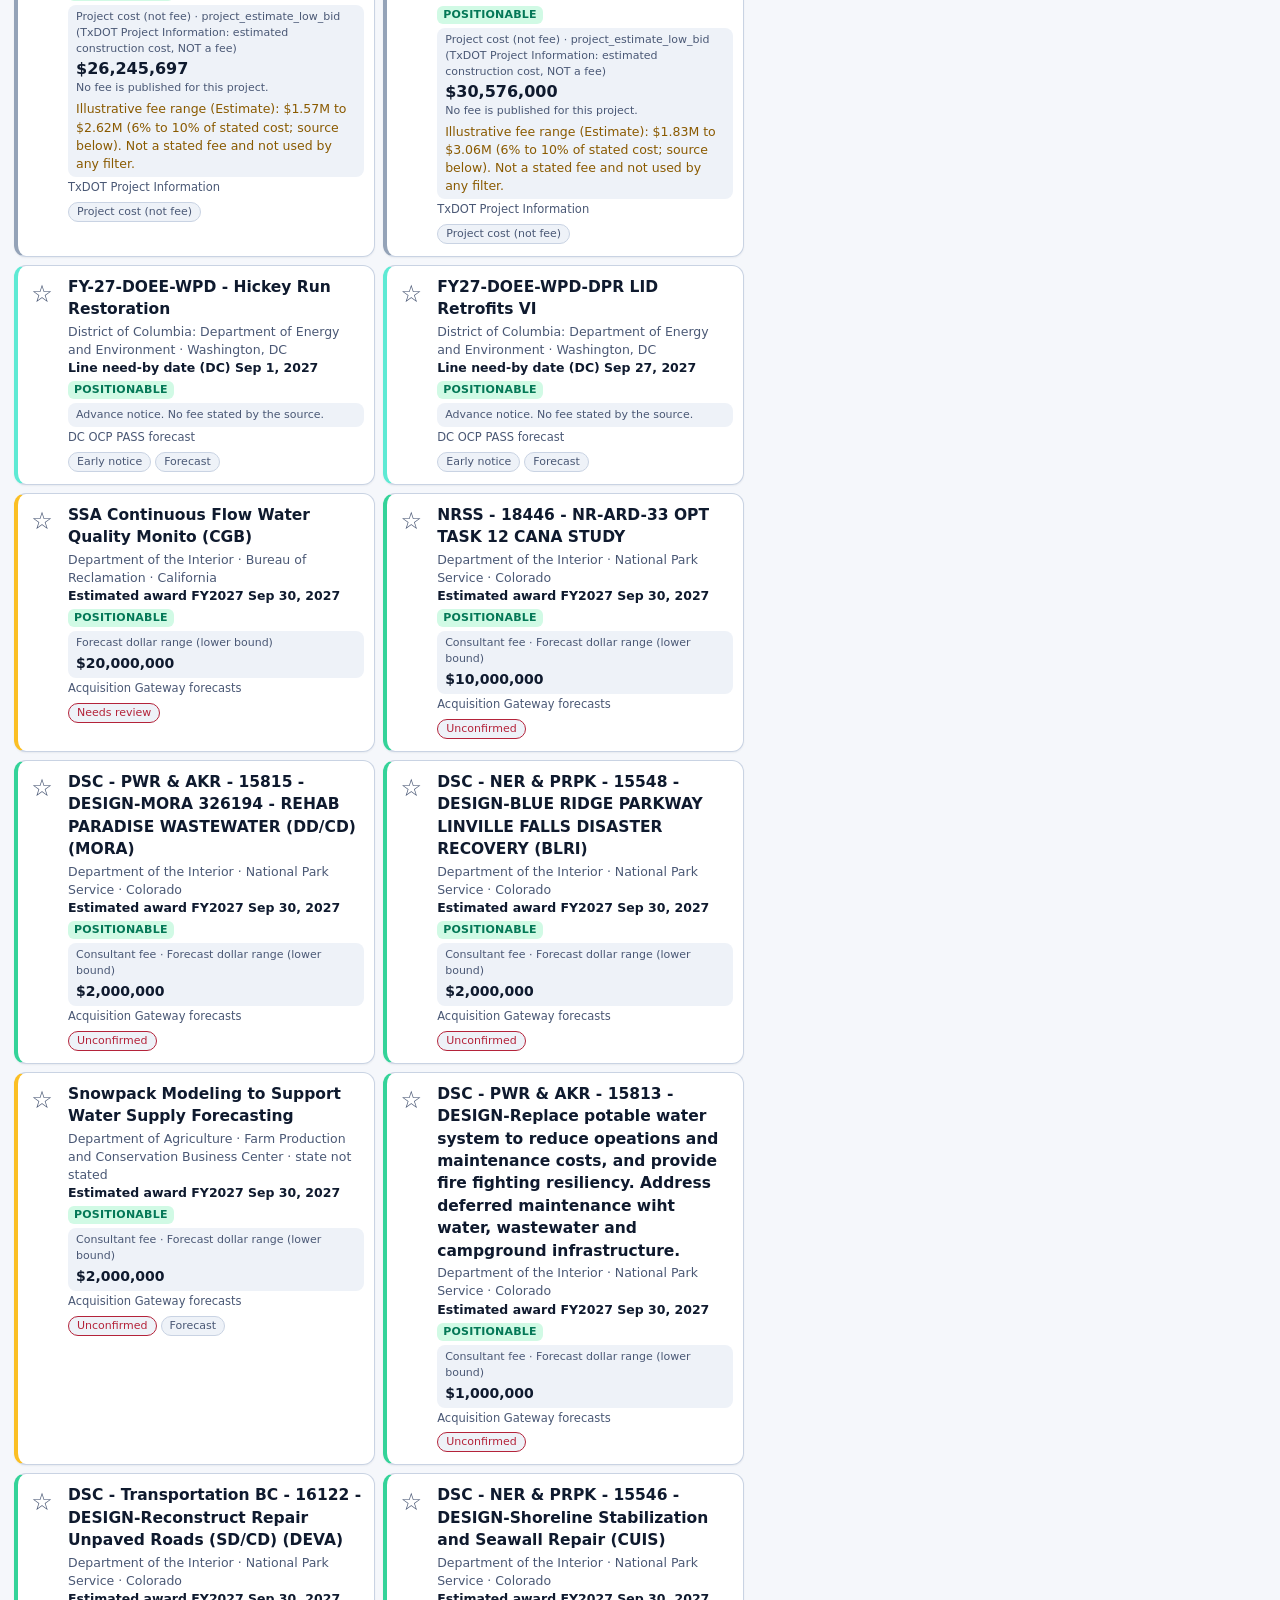
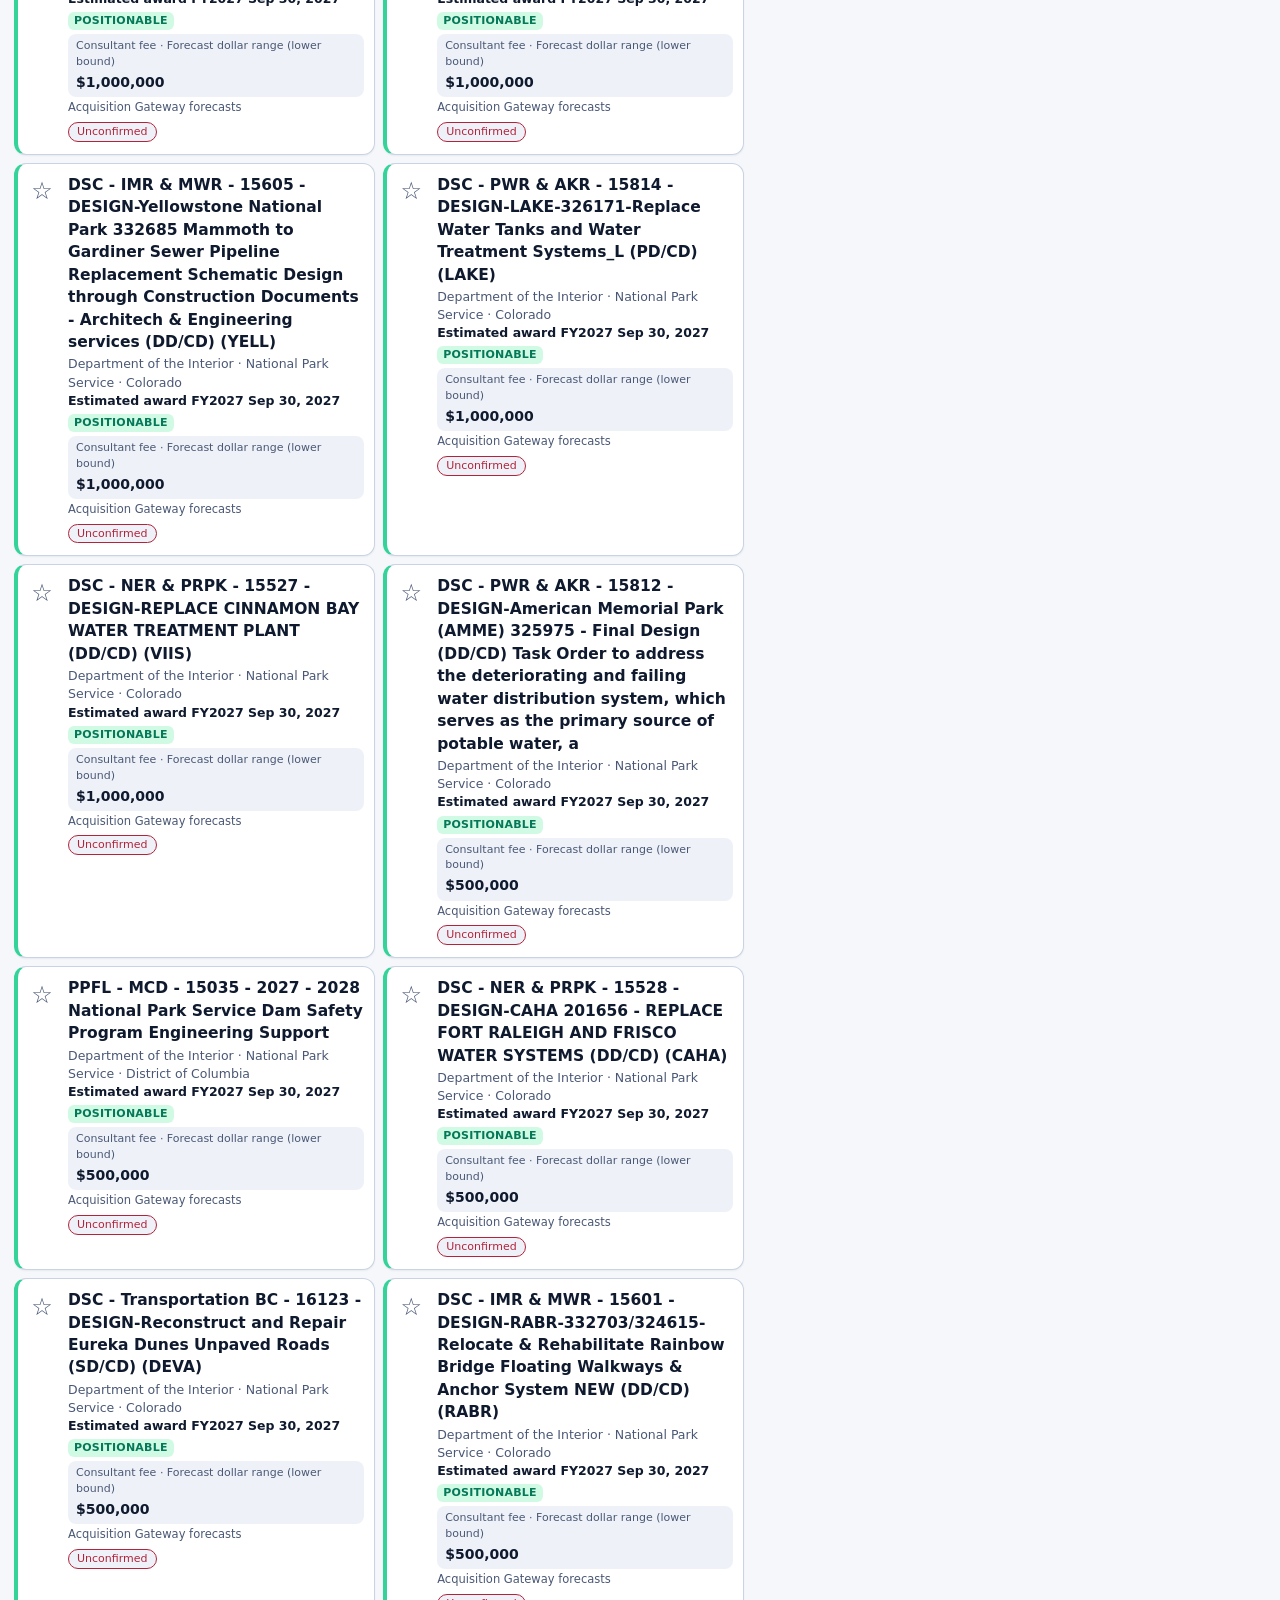
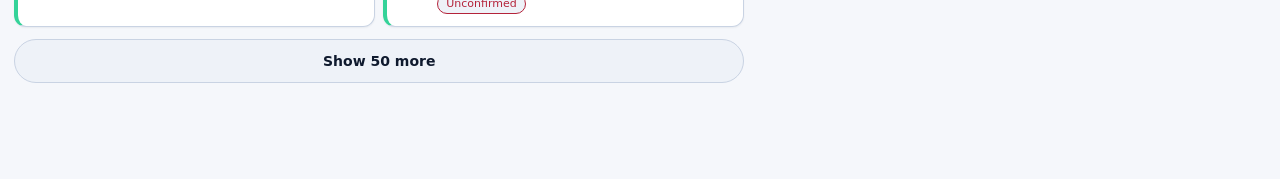
==== commit 8bf37e5e: "Radar 2.0: National Map tab tools and map theme tokens Co-authored-by: lbonil3 <lbonil3@users.norepl" ====
--- a/national/index.html
+++ b/national/index.html
@@ -92,34 +92,6 @@
       <label class="region"><span class="vh">Region</span><select id="regionSel" aria-label="Region focus"></select></label>
       <a class="txlink" id="txLink" href="../texas/" hidden>Texas detail: Texas Opportunity &rarr;</a>
     </div>
-<div class="pse-ctl" id="pseCtl" aria-label="Fee and design-build controls" hidden>
-  <div class="pc" id="pcFee">
-    <label class="pcl" for="feeIn">Consultant fee threshold <span class="hint">(stated fee, in $ millions)</span></label>
-    <div class="pcrow">
-      <span class="pcop" id="feeOp" aria-hidden="true">&gt;</span><span class="pcd">$</span><input id="feeIn" type="number" inputmode="decimal" step="0.5" min="0" value="5" aria-label="Fee threshold in millions of dollars"><span class="pcd">M</span>
-      <button type="button" class="chip" id="btnIncl" aria-pressed="false">&ge; include exactly this</button>
-      <button type="button" class="chip" id="btnText" aria-pressed="false">Hide text-parsed</button>
-    </div>
-    <div class="chips" id="feePre"></div>
-    <div class="exact" id="exactNote" hidden></div>
-  </div>
-  <div class="pc" id="pcPipe" hidden>
-    <label class="pcl" for="costIn">Stated project cost greater than <span class="hint">($ millions; this is NOT a fee)</span></label>
-    <div class="pcrow"><span class="pcop" aria-hidden="true">&gt;</span><span class="pcd">$</span><input id="costIn" type="number" inputmode="decimal" step="5" min="0" value="50" aria-label="Project cost threshold in millions of dollars"><span class="pcd">M</span></div>
-    <p class="note" id="pipeNote"></p>
-  </div>
-  <div class="pc" id="pcAdv" hidden>
-    <p class="note" id="advNote"></p>
-  </div>
-  <div class="pc" id="pcDb" hidden>
-    <label class="pcl" for="dbIn">Design-build value greater than <span class="hint">($ millions; contract value / project cost, NOT a fee; blank = show all)</span></label>
-    <div class="pcrow"><span class="pcop" aria-hidden="true">&gt;</span><span class="pcd">$</span><input id="dbIn" type="number" inputmode="decimal" step="5" min="0" value="" placeholder="all" aria-label="Design-build value threshold in millions of dollars"><span class="pcd">M</span></div>
-    <h3>Your role <span class="hint">(inferred, not stated by the owner)</span></h3><div class="chips" id="dbRole"></div>
-    <h3>Procurement type</h3><div class="chips" id="dbType"></div>
-    <h3>Stage</h3><div class="chips" id="dbStage"></div>
-    <p class="note" id="dbNote"></p>
-  </div>
-</div>
     <h3>State</h3><div class="chips" id="fState"></div>
     <h3>Agency</h3><div class="chips" id="fAgency"></div>
     <h3>Status <span class="hint">(as the source states it)</span></h3><div class="chips" id="fStatus"></div>
@@ -142,10 +114,20 @@
   <section id="v-map" class="view" hidden aria-label="US map">
     <div class="shell-cols" id="colsMap">
       <div class="shell-primary">
+        <div class="maptools" role="toolbar" aria-label="Map tools">
+          <button type="button" class="chip" id="btnMulti" aria-pressed="false">Multi-select</button>
+          <button type="button" class="chip on" id="btnShade" aria-pressed="true">Shade by count</button>
+          <button type="button" class="chip" id="btnTable" aria-pressed="false">Map as table</button>
+          <span class="zbtns"><button type="button" class="chip" id="zIn" aria-label="Zoom in">+</button><button type="button" class="chip" id="zOut" aria-label="Zoom out">&minus;</button><button type="button" class="chip" id="zReset">Reset</button></span>
+        </div>
+        <div class="selbar" id="selBar" aria-live="polite"></div>
+        <div class="chips nonechip" id="noneChip"></div>
         <div class="mapwrap" id="mapWrap">
-          <svg id="usmap" viewBox="0 0 975 610" role="img" aria-label="Map of the United States. Numbers show record counts per state. Use the List tab for an accessible list."></svg>
+          <svg id="usmap" viewBox="0 0 975 610" role="group" aria-label="Map of the United States. Numbers show record counts per state; each count is a button. Map as table shows the same numbers as a table."></svg>
+          <div class="maptip" id="mapTip" role="tooltip" hidden></div>
           <details class="legd"><summary>Legend</summary><div class="legend" id="legend"></div></details>
         </div>
+        <div class="maptable" id="mapTable" hidden></div>
         <p class="shell-mapfail" id="mapFail" hidden></p>
         <p class="note" id="mapNote"></p>
       </div>
@@ -242,6 +224,7 @@
 <script src="../shared/shell.js" onerror="RadarLoadError(this.src||this.href)"></script>
 <script src="proj.js"></script>
 <script src="us-geo.js"></script>
+<script src="mapview.js"></script>
 <script src="../shared/capture.js" onerror="RadarLoadError(this.src||this.href)"></script>
 <script src="v2.js"></script>
 <script src="v4.js"></script>
@@ -251,7 +234,7 @@
 <script src="roadway.js"></script>
 <script src="pse.js"></script>
 <script src="sources.js"></script>
-<script src="weekly.js"></script>
+<script src="../shared/weekly.js" onerror="RadarLoadError(this.src||this.href)"></script>
 <script src="v6.js"></script>
 <script src="app.js"></script>
 </body>
--- a/shared/shell.css
+++ b/shared/shell.css
@@ -34,3 +34,39 @@
   .shell-cols > .sheet.shell-docked .sheet-bg{display:none}
   .shell-cols > .sheet.shell-docked .sheet-card{position:static;width:auto;max-width:none;max-height:none;margin:0;border:1px solid var(--line);border-radius:12px;box-shadow:none}
 }
+
+/* Pursuits header and the Weekly list sheet (shared/weekly.js), moved from national/style.css */
+.purhead{display:flex;flex-wrap:wrap;align-items:center;justify-content:space-between;gap:8px}.purhead h2{margin:8px 0;font-size:20px}
+.purbtns{display:flex;gap:8px;flex-wrap:wrap}
+.purcap{display:flex;flex-wrap:wrap;gap:6px;margin-top:6px}.purnotes{margin:6px 0 0;white-space:pre-wrap}
+.tabs button{position:relative}.tabbadge{position:absolute;top:6px;right:calc(50% - 40px);min-width:16px;padding:0 4px;border-radius:999px;background:#fbbf24;color:#111;font-size:10px;line-height:16px}.tabbadge[hidden]{display:none}
+.purlink{display:inline-flex;align-items:center;min-height:36px;font-size:13px;color:var(--acc);margin-top:4px}
+/* v5.4 Weekly list sheet: always white and readable, whatever the app theme */
+.wk-sheet{position:fixed;inset:0;z-index:1000;background:#fff;color:#111;overflow-y:auto;-webkit-overflow-scrolling:touch;color-scheme:light}
+.wk-sheet[hidden]{display:none}
+.wk-bar{position:sticky;top:0;background:#f3f4f6;border-bottom:1px solid #d1d5db;padding:calc(8px + env(safe-area-inset-top)) 12px 8px;display:flex;flex-wrap:wrap;align-items:center;gap:8px}
+.wk-bt{flex:1;font-size:17px;color:#111}.wk-acts{display:flex;flex-wrap:wrap;gap:8px;width:100%}
+.wk-btn{min-height:44px;padding:0 14px;border-radius:10px;border:1px solid #9ca3af;background:#fff;color:#111;font:600 15px/1 -apple-system,system-ui,sans-serif;cursor:pointer}
+.wk-btn.pri{background:#1d4ed8;border-color:#1d4ed8;color:#fff}.wk-hint{margin:0;width:100%;font-size:13px;color:#374151}.wk-hint:empty{display:none}
+.wk-doc{padding:12px 16px calc(24px + env(safe-area-inset-bottom));max-width:820px;margin:0 auto}
+.wk-doc .wk-title{font-size:20px;margin:0 0 8px;color:#111}.wk-doc .wk-h{font-size:16px;margin:16px 0 6px;border-bottom:2px solid #111;padding-bottom:2px;color:#111}
+.wk-doc .wk-l{margin:0;padding-left:22px}.wk-doc .wk-i{margin:0 0 10px;padding:6px 8px;border:1px solid #999;border-left:4px solid #111;break-inside:avoid;page-break-inside:avoid;color:#111}
+.wk-doc .wk-i.overdue{border-left-color:#b91c1c}.wk-doc .wk-i.soon{border-left-color:#b45309}.wk-doc .wk-t{font-weight:700}.wk-doc .wk-w,.wk-doc .wk-u{color:#333;font-size:13px}.wk-doc .wk-u{word-break:break-all}
+.wk-doc .wk-m{display:flex;flex-wrap:wrap;gap:4px 16px}.wk-doc .wk-notes{white-space:pre-wrap}.wk-doc .wk-e{color:#333}
+body.wk-open{overflow:hidden}
+@media print{
+  body.print-weekly>*:not(#weekly){display:none!important}
+  body.print-weekly{background:#fff!important;color:#000!important;overflow:visible!important}
+  body.print-weekly #weekly{position:static!important;display:block!important;overflow:visible!important;inset:auto;height:auto}
+  body.print-weekly .wk-bar{display:none!important}
+  body.print-weekly .wk-doc{padding:0;max-width:none}
+}
+
+/* Removable filter tags and saved filter sets (shared/filters.js), moved from national/style.css */
+.ftags{display:flex;flex-wrap:wrap;gap:6px;align-items:center;margin:0 0 8px}.ftags[hidden]{display:none}
+.ftag{display:inline-flex;align-items:center;gap:6px;min-height:30px;padding:0 10px;border-radius:15px;border:1px solid var(--acc);background:color-mix(in srgb,var(--acc) 10%,var(--panel));color:var(--ink);font-size:12.5px;cursor:pointer}
+.ftag span{font-size:15px;line-height:1;color:var(--dim)}.ftclear{min-height:30px;font-size:12.5px}
+.fsets{display:flex;flex-wrap:wrap;gap:6px;margin:0 0 6px}.fset{display:inline-flex;align-items:center}
+.fsdel{min-width:32px;min-height:34px;border:1px solid var(--line);border-left:0;border-radius:0 17px 17px 0;background:var(--panel2);color:var(--dim);font-size:16px;cursor:pointer}
+.fset .chip{border-top-right-radius:0;border-bottom-right-radius:0}
+.fsrow{display:flex;gap:6px;margin-bottom:10px}.fsrow input{flex:1;min-width:0;min-height:38px;padding:0 10px;border-radius:10px;border:1px solid var(--line);background:var(--bg);color:var(--ink);font-size:14px}
--- a/national/style.css
+++ b/national/style.css
@@ -1,5 +1,5 @@
 /* National Radar: dark navy look. System fonts only. 44px+ touch targets for iPhone. */
-:root{--bg:#0a1020;--panel:#111a30;--panel2:#18243f;--line:#27375a;--ink:#e8eefc;--dim:#9fb0d0;--acc:#7cb7ff;--ok:#34d399;--warn:#fbbf24;--bad:#fb7185;--tabs-h:64px}
+:root{--bg:#0a1020;--panel:#111a30;--panel2:#18243f;--line:#27375a;--ink:#e8eefc;--dim:#9fb0d0;--acc:#7cb7ff;--ok:#34d399;--warn:#fbbf24;--bad:#fb7185;--tabs-h:64px;--map-bg:#070c19;--map-land:#16233f;--map-edge:#33466f;--map-shade:#7cb7ff}
 *{box-sizing:border-box}
 html{touch-action:manipulation;-webkit-tap-highlight-color:transparent;-webkit-text-size-adjust:100%;max-width:100%;overflow-x:hidden}
 body{margin:0;background:var(--bg);color:var(--ink);font:16px/1.45 -apple-system,BlinkMacSystemFont,system-ui,sans-serif;padding-bottom:calc(var(--tabs-h) + env(safe-area-inset-bottom) + 12px);max-width:100%;overflow-x:hidden}
@@ -42,9 +42,25 @@
 .view{padding:0 0 8px}
 .sec{margin:16px calc(14px + env(safe-area-inset-right)) 8px calc(14px + env(safe-area-inset-left));font-size:17px}
 .note{margin:6px calc(14px + env(safe-area-inset-right)) 0 calc(14px + env(safe-area-inset-left));font-size:13px;color:var(--dim)}
-.mapwrap{position:relative;margin:0;border-top:1px solid var(--line);border-bottom:1px solid var(--line);background:#070c19;overflow:hidden}
+.mapwrap{position:relative;margin:0;border-top:1px solid var(--line);border-bottom:1px solid var(--line);background:var(--map-bg);overflow:hidden}
 #usmap{display:block;width:100%;height:auto;max-height:70vh}
-.st{fill:#16233f;stroke:#33466f;stroke-width:.8;stroke-linejoin:round;cursor:pointer}
+.st{fill:var(--map-land);stroke:var(--map-edge);stroke-width:.8;stroke-linejoin:round;cursor:pointer;vector-effect:non-scaling-stroke}
+.st.shd{fill:color-mix(in srgb,var(--map-shade) calc(var(--shade-a) * 100%),var(--map-land))}
+.st.dim,.mkg.dim,.lead.dim{opacity:.4}
+.lead line{stroke:var(--dim);stroke-width:1;vector-effect:non-scaling-stroke}.lead circle{fill:var(--dim)}
+.cot{fill:var(--ink);font:700 11px system-ui,-apple-system,sans-serif;text-anchor:end;pointer-events:none;paint-order:stroke;stroke:var(--map-bg);stroke-width:3px}
+.mkg{cursor:pointer;outline:none}.mkg:focus-visible .mk{stroke:var(--acc);stroke-width:4}
+#usmap.zoomed{cursor:grab;touch-action:none}#usmap.dragging{cursor:grabbing}
+.maptools{display:flex;flex-wrap:wrap;align-items:center;gap:6px;padding:8px 14px 4px}.maptools .zbtns{display:inline-flex;gap:6px;margin-left:auto}
+.maptools .chip{min-height:40px}.maptools .chip:disabled{opacity:.45;cursor:default}
+.selbar{display:flex;flex-wrap:wrap;align-items:center;gap:6px 10px;padding:4px 14px 6px;font-size:13.5px;min-height:40px}
+.nonechip{padding:0 14px 6px}.nonechip:empty{display:none}
+.mapwrap.astable #usmap,.mapwrap.astable .legd{display:none}
+.maptip{position:absolute;z-index:5;pointer-events:none;display:flex;flex-direction:column;gap:2px;max-width:280px;padding:8px 10px;border-radius:10px;border:1px solid var(--line);background:var(--panel);color:var(--ink);font-size:12.5px;line-height:1.35;box-shadow:0 6px 18px rgba(0,0,0,.28)}
+.maptip[hidden]{display:none}
+.maptable{padding:4px 14px;overflow-x:auto}.maptable table{width:100%;border-collapse:collapse;font-size:14px}.maptable caption{text-align:left;padding:4px 0 6px}
+.maptable th,.maptable td{text-align:left;padding:4px 8px;border-bottom:1px solid var(--line)}.maptable tr.on td{background:color-mix(in srgb,var(--acc) 14%,transparent)}
+.maptable .tsel{background:none;border:0;padding:0;min-height:40px;color:var(--acc);font:inherit;font-weight:600;cursor:pointer;text-align:left}
 .st.sel{stroke:var(--acc);stroke-width:2}
 .bub{fill:rgba(124,183,255,.35);stroke:#9fd0ff;stroke-width:1.6;cursor:pointer}
 .bub.cnt{fill:rgba(251,191,36,.28);stroke:var(--warn)}
@@ -136,15 +152,6 @@
 .wiln{border-bottom:1px solid var(--line);padding:8px 0;font-size:13px}.wiq{display:flex;flex-wrap:wrap;gap:6px;align-items:center;margin-top:4px}.wiq input{width:100px;min-height:44px;padding:4px 8px;border-radius:8px;border:1px solid var(--line);background:var(--panel);color:var(--ink);font-size:16px;text-align:right}.wis{color:var(--dim)}
 
 /* ---- PS&E / H&H lens controls and badges ---- */
-.pse-ctl{margin:0 calc(14px + env(safe-area-inset-right)) 8px calc(14px + env(safe-area-inset-left));display:grid;gap:8px}
-.pc{background:var(--panel);border:1px solid var(--line);border-radius:12px;padding:8px 12px}
-.pcl{display:block;font-size:13px;font-weight:700;margin-bottom:4px}
-.pcrow{display:flex;flex-wrap:wrap;gap:8px;align-items:center}
-.pcrow input[type=number]{width:96px;min-height:44px;padding:0 10px;border-radius:12px;border:1px solid var(--acc);background:var(--panel2);font-size:18px;font-weight:700;text-align:right}
-.pcop{font-size:22px;font-weight:800;color:var(--acc);min-width:18px;text-align:center}.pcd{font-size:18px;font-weight:700;color:var(--dim)}
-.pc h3{margin:8px 0 4px;font-size:13px}
-.exact{margin-top:8px;border:1px dashed var(--warn);border-radius:10px;padding:6px 10px;font-size:13px;color:var(--ink)}
-.exact button{display:block;width:100%;min-height:44px;text-align:left;background:none;border:0;border-top:1px solid var(--line);color:var(--acc);font-weight:600;cursor:pointer;padding:4px 0}
 .tag.conf{border-color:var(--ok);color:var(--ok)}.tag.unconf{border-color:var(--bad);color:var(--bad)}.tag.db{border-color:#c4b5fd;color:#c4b5fd}.tag.est{border-color:var(--warn);color:var(--warn);background:rgba(251,191,36,.08)}.tag.plain{border-color:var(--line);color:var(--dim)}
 .money.db{border-color:#c4b5fd}.money.pipe{border-color:#94a3b8}
 .estline{display:block;margin-top:4px;font-size:12.5px;color:var(--warn)}
@@ -187,33 +194,8 @@
 .rhint{display:flex;flex-wrap:wrap;align-items:center;gap:6px;margin:0;font-size:14px;color:var(--ink)}.rhint[hidden],.txlink[hidden]{display:none}
 
 /* v2: My pursuits */
-.purhead{display:flex;flex-wrap:wrap;align-items:center;justify-content:space-between;gap:8px}.purhead h2{margin:8px 0;font-size:20px}
-.purbtns{display:flex;gap:8px;flex-wrap:wrap}
-.purcap{display:flex;flex-wrap:wrap;gap:6px;margin-top:6px}.purnotes{margin:6px 0 0;white-space:pre-wrap}
-.tabs button{position:relative}.tabbadge{position:absolute;top:6px;right:calc(50% - 40px);min-width:16px;padding:0 4px;border-radius:999px;background:#fbbf24;color:#111;font-size:10px;line-height:16px}.tabbadge[hidden]{display:none}
-.purlink{display:inline-flex;align-items:center;min-height:36px;font-size:13px;color:var(--acc);margin-top:4px}
 #v-pursuits{padding:0 12px}
 @media (max-width:420px){.tabs button{font-size:12px;letter-spacing:-.01em}}
-/* v5.4 Weekly list sheet: always white and readable, whatever the app theme */
-.wk-sheet{position:fixed;inset:0;z-index:1000;background:#fff;color:#111;overflow-y:auto;-webkit-overflow-scrolling:touch;color-scheme:light}
-.wk-sheet[hidden]{display:none}
-.wk-bar{position:sticky;top:0;background:#f3f4f6;border-bottom:1px solid #d1d5db;padding:calc(8px + env(safe-area-inset-top)) 12px 8px;display:flex;flex-wrap:wrap;align-items:center;gap:8px}
-.wk-bt{flex:1;font-size:17px;color:#111}.wk-acts{display:flex;flex-wrap:wrap;gap:8px;width:100%}
-.wk-btn{min-height:44px;padding:0 14px;border-radius:10px;border:1px solid #9ca3af;background:#fff;color:#111;font:600 15px/1 -apple-system,system-ui,sans-serif;cursor:pointer}
-.wk-btn.pri{background:#1d4ed8;border-color:#1d4ed8;color:#fff}.wk-hint{margin:0;width:100%;font-size:13px;color:#374151}.wk-hint:empty{display:none}
-.wk-doc{padding:12px 16px calc(24px + env(safe-area-inset-bottom));max-width:820px;margin:0 auto}
-.wk-doc .wk-title{font-size:20px;margin:0 0 8px;color:#111}.wk-doc .wk-h{font-size:16px;margin:16px 0 6px;border-bottom:2px solid #111;padding-bottom:2px;color:#111}
-.wk-doc .wk-l{margin:0;padding-left:22px}.wk-doc .wk-i{margin:0 0 10px;padding:6px 8px;border:1px solid #999;border-left:4px solid #111;break-inside:avoid;page-break-inside:avoid;color:#111}
-.wk-doc .wk-i.overdue{border-left-color:#b91c1c}.wk-doc .wk-i.soon{border-left-color:#b45309}.wk-doc .wk-t{font-weight:700}.wk-doc .wk-w,.wk-doc .wk-u{color:#333;font-size:13px}.wk-doc .wk-u{word-break:break-all}
-.wk-doc .wk-m{display:flex;flex-wrap:wrap;gap:4px 16px}.wk-doc .wk-notes{white-space:pre-wrap}.wk-doc .wk-e{color:#333}
-body.wk-open{overflow:hidden}
-@media print{
-  body.print-weekly>*:not(#weekly){display:none!important}
-  body.print-weekly{background:#fff!important;color:#000!important;overflow:visible!important}
-  body.print-weekly #weekly{position:static!important;display:block!important;overflow:visible!important;inset:auto;height:auto}
-  body.print-weekly .wk-bar{display:none!important}
-  body.print-weekly .wk-doc{padding:0;max-width:none}
-}
 
 /* v2: Confirmed-only switch, also-listed tag */
 .switch{display:inline-flex;align-items:center;gap:10px;min-height:44px;padding:0 16px 0 8px;border-radius:22px;border:1px solid var(--line);background:var(--panel);color:var(--ink);font:600 14px/1 system-ui,-apple-system,sans-serif;cursor:pointer}
@@ -246,7 +228,6 @@
 .fbadge{display:inline-block;min-width:20px;padding:0 6px;border-radius:999px;background:var(--acc);color:#0a1020;font-size:12px;line-height:20px;margin-left:4px}.fbadge[hidden]{display:none}
 .drawer{margin-top:8px;padding:8px 12px 12px;border:1px solid var(--line);border-radius:14px;background:var(--panel)}
 .drawhead{display:flex;align-items:center;justify-content:space-between;gap:8px}.drawhead h3{margin:4px 0}
-.drawer .pse-ctl{margin:8px 0 0;padding:0;border:0;background:none}
 .filters .rhint{margin:6px 2px 0;font-size:13.5px;color:var(--dim)}.filters .rhint .linkbtn{min-height:32px;font-size:13.5px}.linkbtn.dim{color:var(--dim)}
 @media (max-width:520px){.filters .switch{padding:0 10px 0 6px;font-size:13px;gap:6px}.filters .switch .knob{width:32px}.filters .switch.on .knob::after{left:12px}}
 
@@ -271,14 +252,12 @@
 .health p{margin:6px 0}.health .dot{display:inline-block;vertical-align:middle}
 .scmore:not([open]) .scmenu{display:none}
 /* ---- Day theme (default). Night = the original dark look above, via html[data-theme=night]. ---- */
-html[data-theme=day]{--bg:#f5f7fb;--panel:#ffffff;--panel2:#eef2f8;--line:#c9d3e3;--ink:#0f1a2e;--dim:#4a5875;--acc:#1d5fbf;--ok:#0f7a4a;--warn:#8a5a00;--bad:#b4233a}
+html[data-theme=day]{--bg:#f5f7fb;--panel:#ffffff;--panel2:#eef2f8;--line:#c9d3e3;--ink:#0f1a2e;--dim:#4a5875;--acc:#1d5fbf;--ok:#0f7a4a;--warn:#8a5a00;--bad:#b4233a;--map-bg:#dfe8f3;--map-land:#ffffff;--map-edge:#8fa1bd;--map-shade:#1d5fbf}
 html[data-theme=day] .top{background:linear-gradient(180deg,#e6edf8,var(--bg))}
 html[data-theme=day] .top .homebtn,html[data-theme=day] .homebtn{background:rgba(29,95,191,.08);border-color:rgba(29,95,191,.35);color:var(--ink)}
 html[data-theme=day] .btn:active{background:#dbe4f2}
 html[data-theme=day] .scope.on,html[data-theme=day] .modes button.on,html[data-theme=day] .tabs .tabmore button.on{background:rgba(29,95,191,.1)}
 html[data-theme=day] .chip.on{background:rgba(29,95,191,.12);color:var(--ink)}
-html[data-theme=day] .mapwrap{background:#dfe8f3}
-html[data-theme=day] .st{fill:#ffffff;stroke:#8fa1bd}
 html[data-theme=day] .bub{fill:rgba(29,95,191,.22);stroke:#1d5fbf}
 html[data-theme=day] .bub.cnt{fill:rgba(217,119,6,.22);stroke:#b45309}
 html[data-theme=day] .bubt{fill:#0f1a2e;stroke:#ffffff}
@@ -342,7 +321,7 @@
 .minisum{display:flex;align-items:center;gap:8px;min-height:40px;padding:0 12px;cursor:pointer;font-size:14px;font-weight:600;color:var(--ink);list-style:none}
 .minisum::-webkit-details-marker{display:none}.minisum::after{content:"\25BE";margin-left:auto;color:var(--dim)}details[open]>.minisum::after{content:"\25B4"}
 .minisum .hint{font-weight:400;font-size:12px;overflow:hidden;text-overflow:ellipsis;white-space:nowrap;min-width:0}
-.miniwrap{background:#070c19;border-top:1px solid var(--line)}
+.miniwrap{background:var(--map-bg);border-top:1px solid var(--line)}
 #usmini{display:block;width:100%;height:auto;max-height:280px}
 .minibar{display:flex;justify-content:space-between;align-items:center;gap:8px;padding:2px 12px 4px;font-size:12px}
 .minibar .linkbtn{min-height:36px;font-size:13px}
@@ -352,7 +331,7 @@
 .mkt{fill:#fff;font:700 13px system-ui,-apple-system,sans-serif;text-anchor:middle;pointer-events:none}.mkt.sm{font-size:17px}
 .legd{border-top:1px solid var(--line)}.legd>summary{min-height:36px;display:flex;align-items:center;padding:0 14px;font-size:13px;color:var(--dim);cursor:pointer}
 .legend i.lg-v,.legend i.lg-c,.legend i.lg-p{border-radius:50%}.lg-v{background:#1d4ed8}.lg-c{background:#b45309}.lg-p{background:#fb7185}
-html[data-theme=day] .miniwrap{background:#dfe8f3}
+.legend i.lg-shd{border-radius:2px;background:linear-gradient(90deg,var(--map-land),var(--map-shade))}.legend i.lg-co{border-radius:0;height:2px;width:14px;background:var(--dim)}
 #usmap{max-height:62vh}
 
 /* ===== v6.2: slim header, one control row, count-only KPI, phone tidy ===== */
@@ -404,13 +383,6 @@
 #qfDue .qpop{left:auto;right:0}
 .qpop .sortl{display:flex;flex-direction:column;gap:4px;margin-top:8px;font-size:13px;color:var(--dim)}
 #listCount{display:inline;margin-left:auto;font-size:12.5px}
-.ftags{display:flex;flex-wrap:wrap;gap:6px;align-items:center;margin:0 0 8px}.ftags[hidden]{display:none}
-.ftag{display:inline-flex;align-items:center;gap:6px;min-height:30px;padding:0 10px;border-radius:15px;border:1px solid var(--acc);background:color-mix(in srgb,var(--acc) 10%,var(--panel));color:var(--ink);font-size:12.5px;cursor:pointer}
-.ftag span{font-size:15px;line-height:1;color:var(--dim)}.ftclear{min-height:30px;font-size:12.5px}
-.fsets{display:flex;flex-wrap:wrap;gap:6px;margin:0 0 6px}.fset{display:inline-flex;align-items:center}
-.fsdel{min-width:32px;min-height:34px;border:1px solid var(--line);border-left:0;border-radius:0 17px 17px 0;background:var(--panel2);color:var(--dim);font-size:16px;cursor:pointer}
-.fset .chip{border-top-right-radius:0;border-bottom-right-radius:0}
-.fsrow{display:flex;gap:6px;margin-bottom:10px}.fsrow input{flex:1;min-width:0;min-height:38px;padding:0 10px;border-radius:10px;border:1px solid var(--line);background:var(--bg);color:var(--ink);font-size:14px}
 .tmwhat{display:none}
 @media (max-width:520px){
   .qchip{min-height:34px;padding:0 10px;font-size:12.5px}
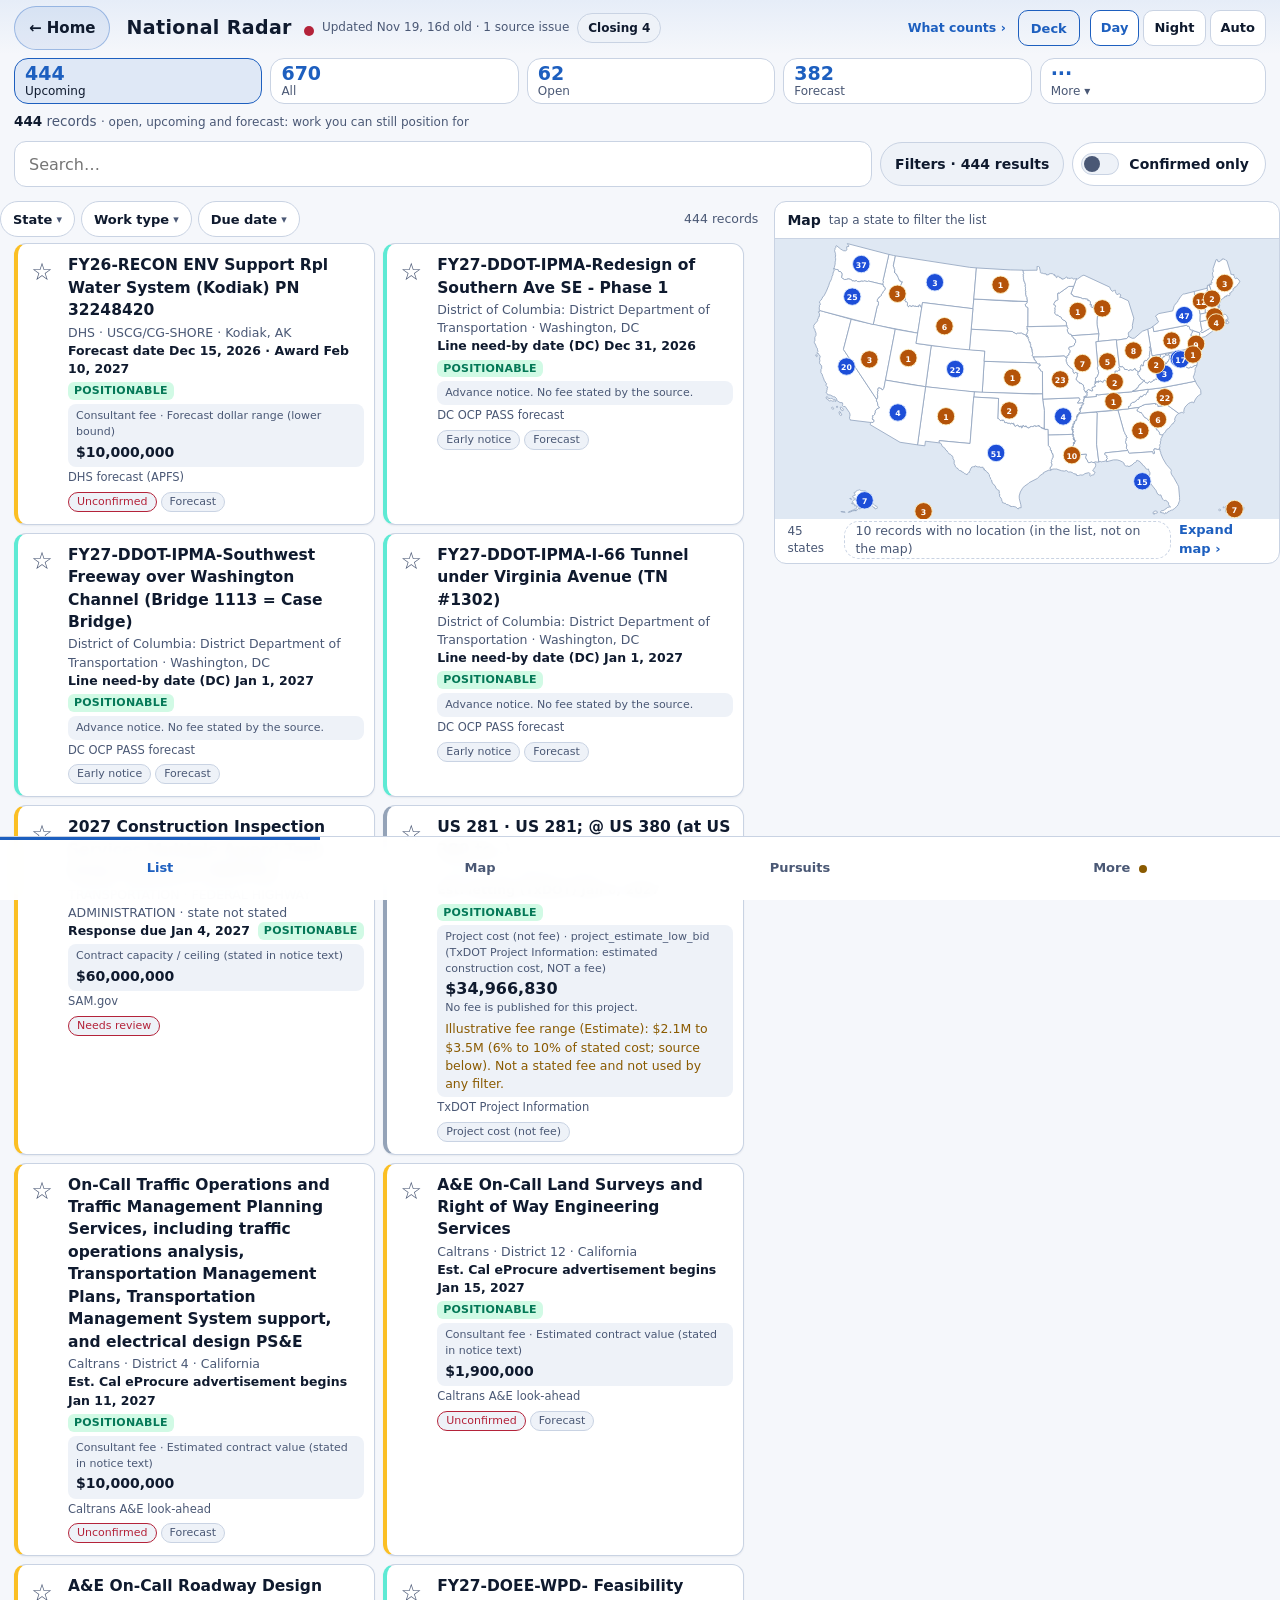
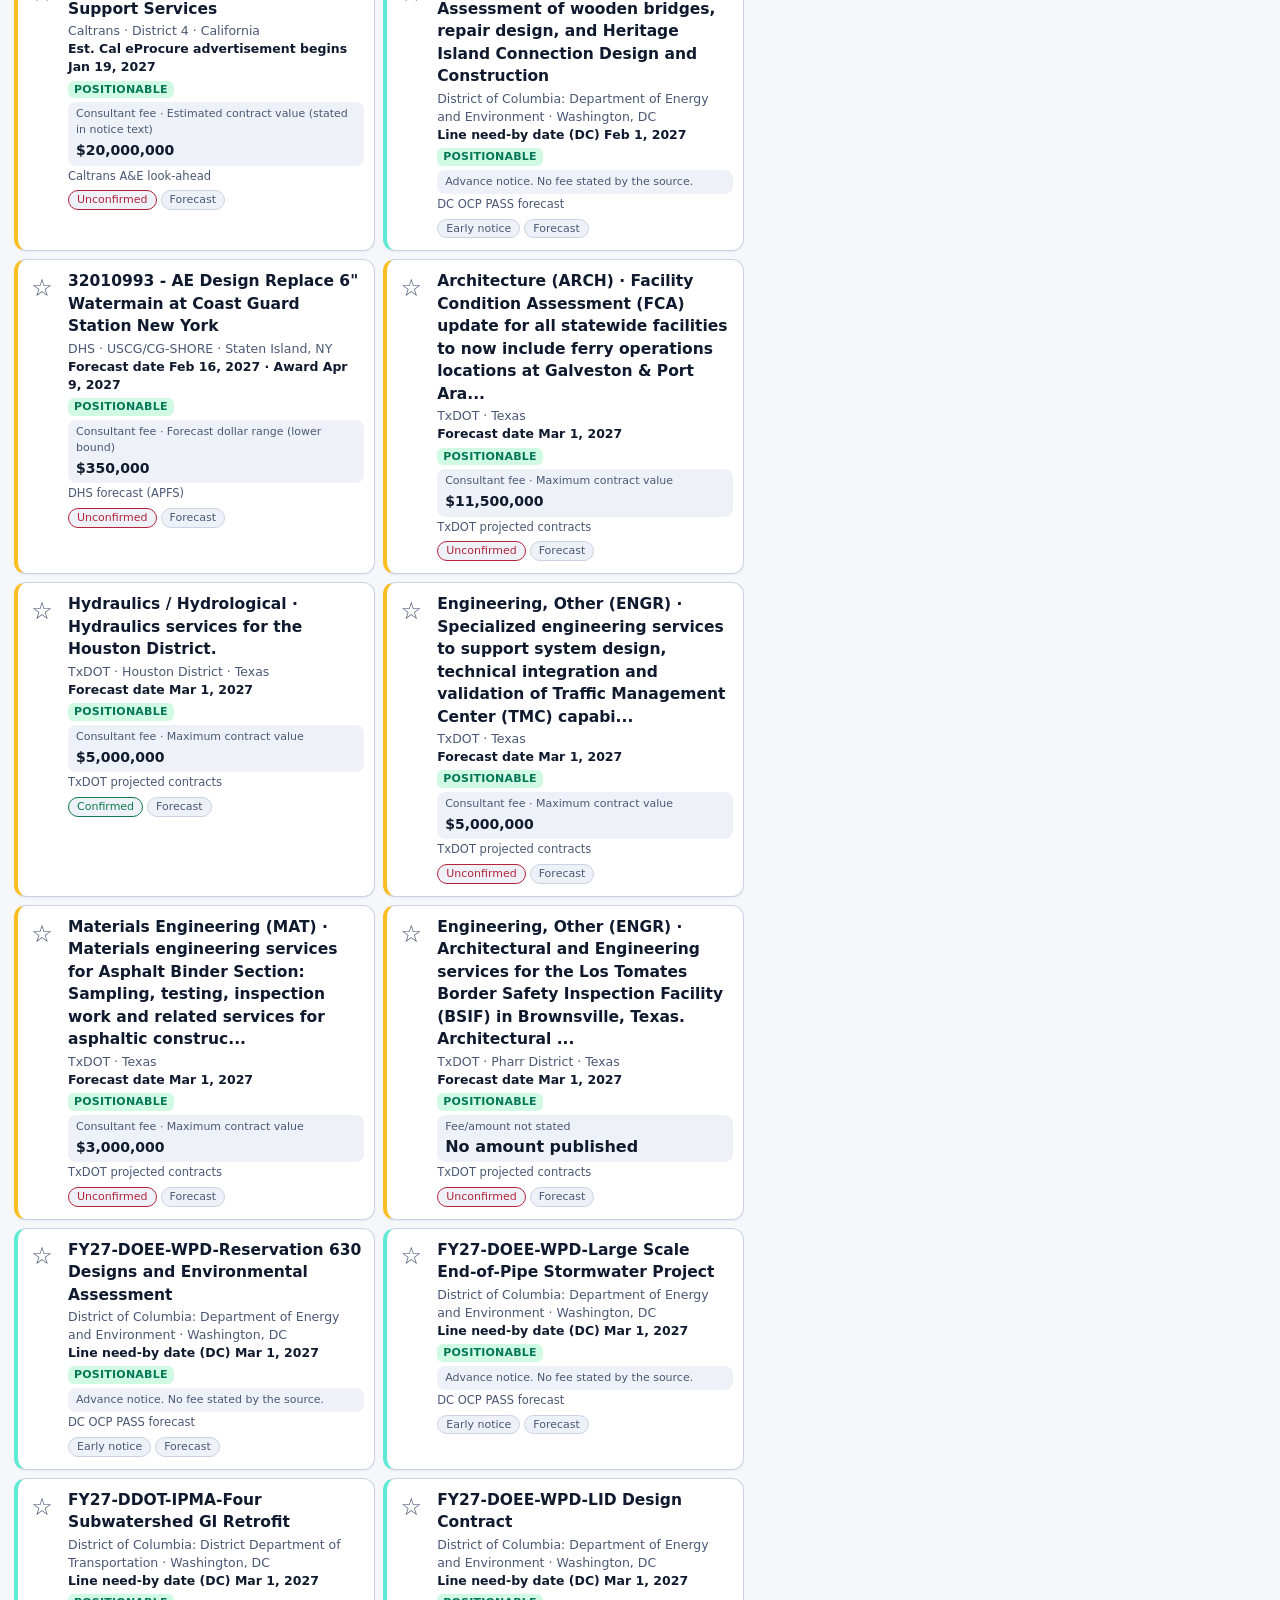
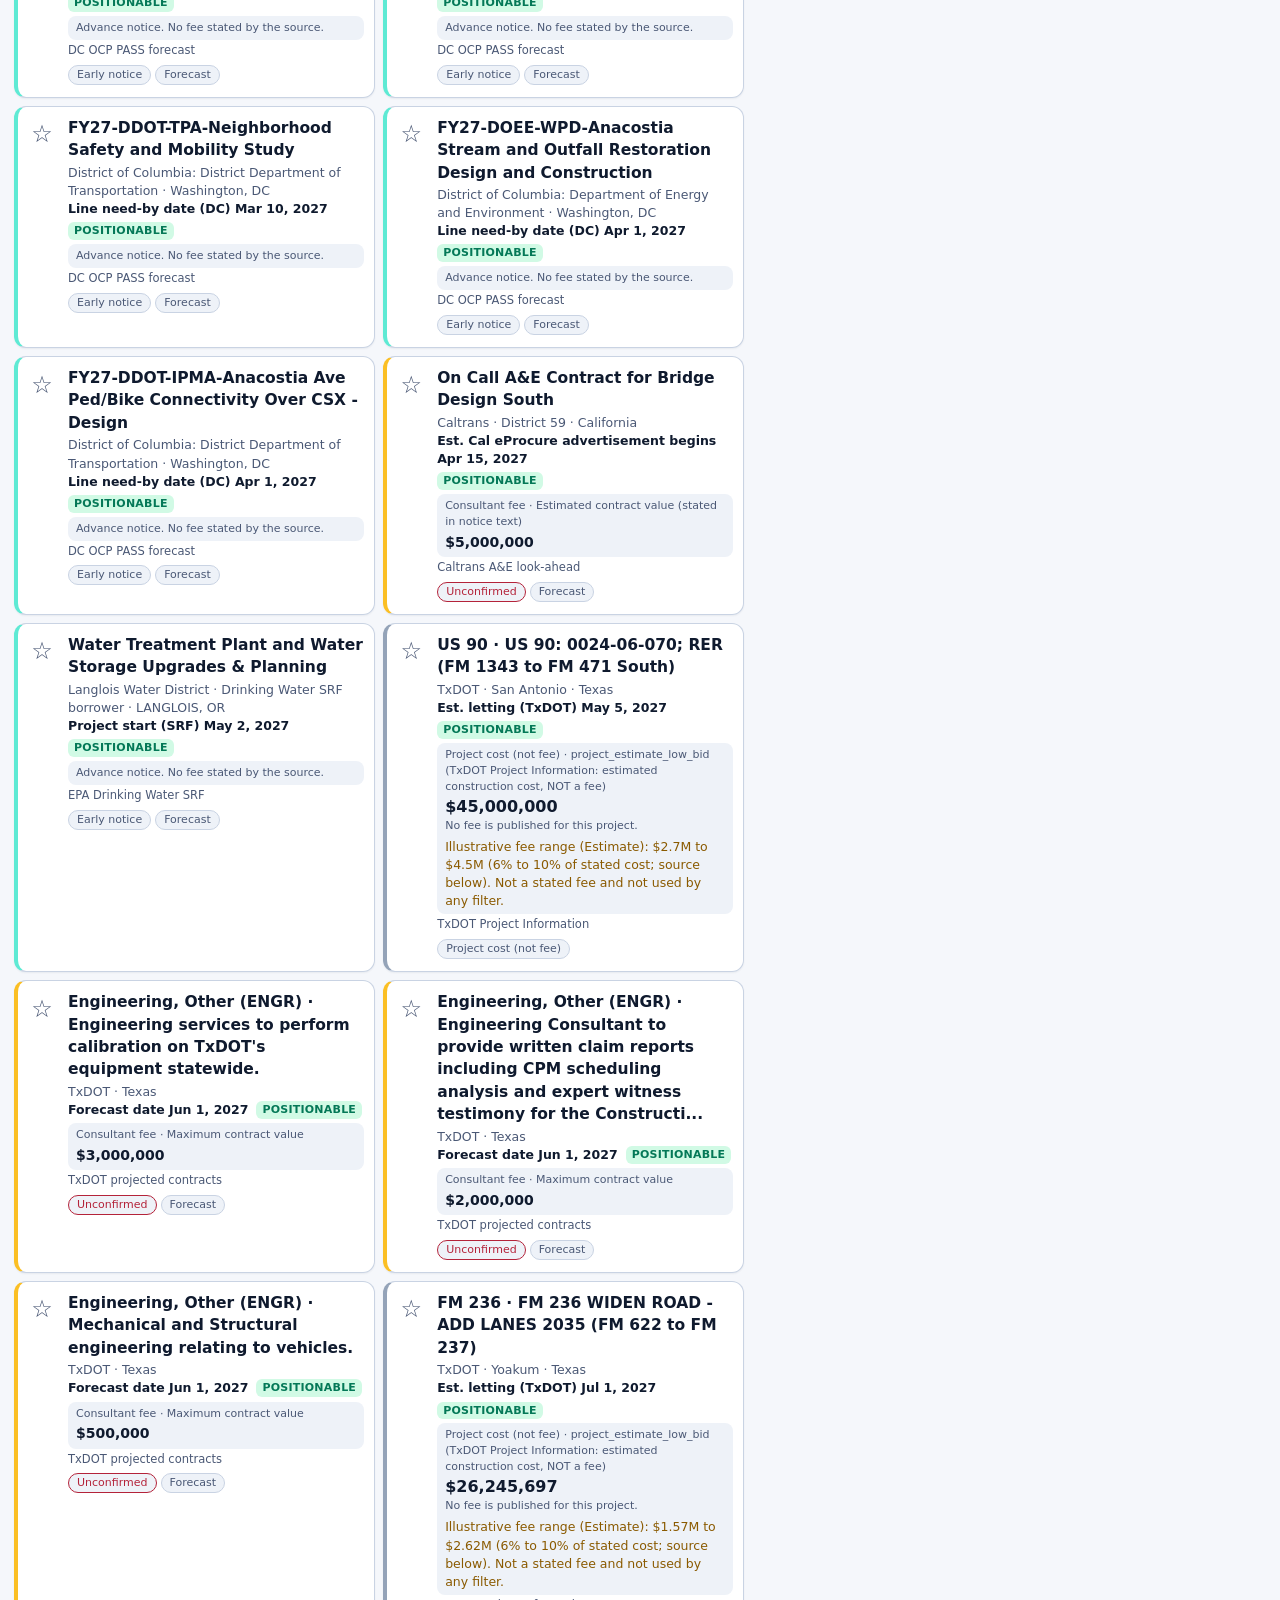
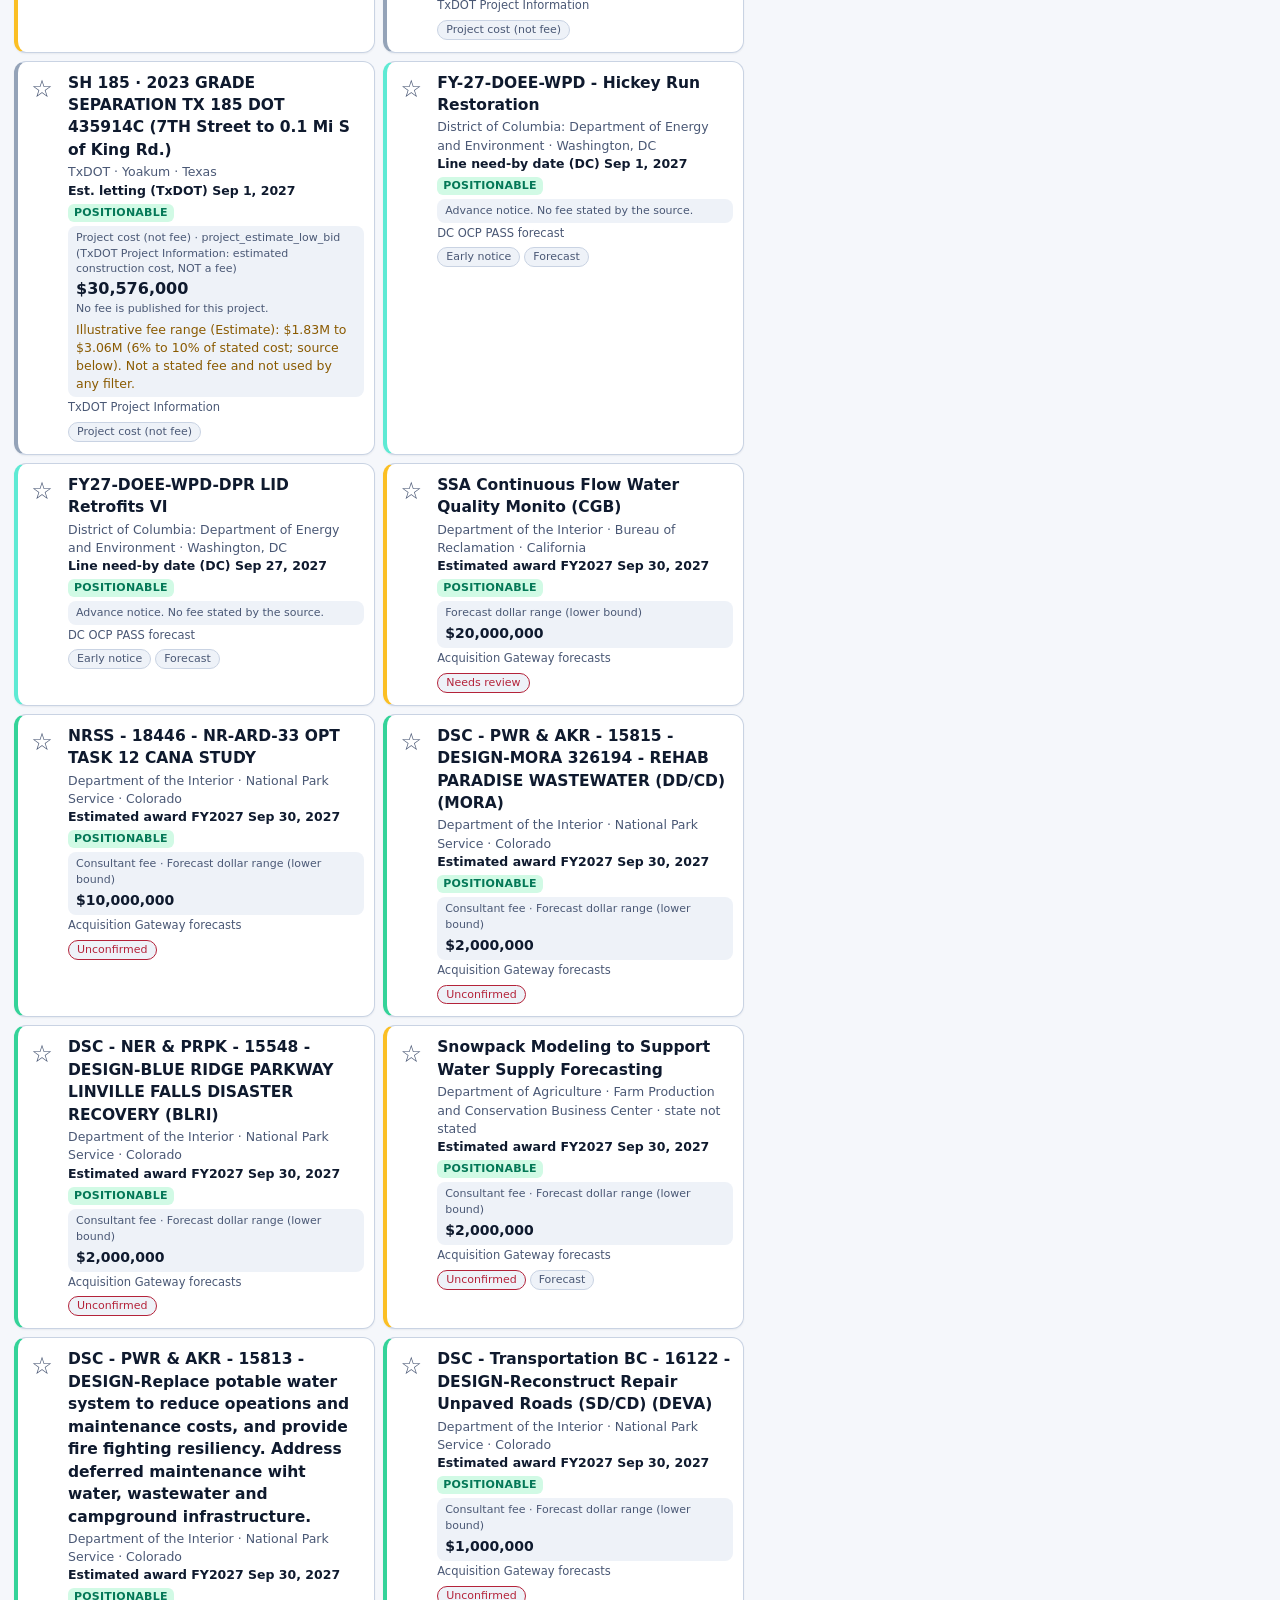
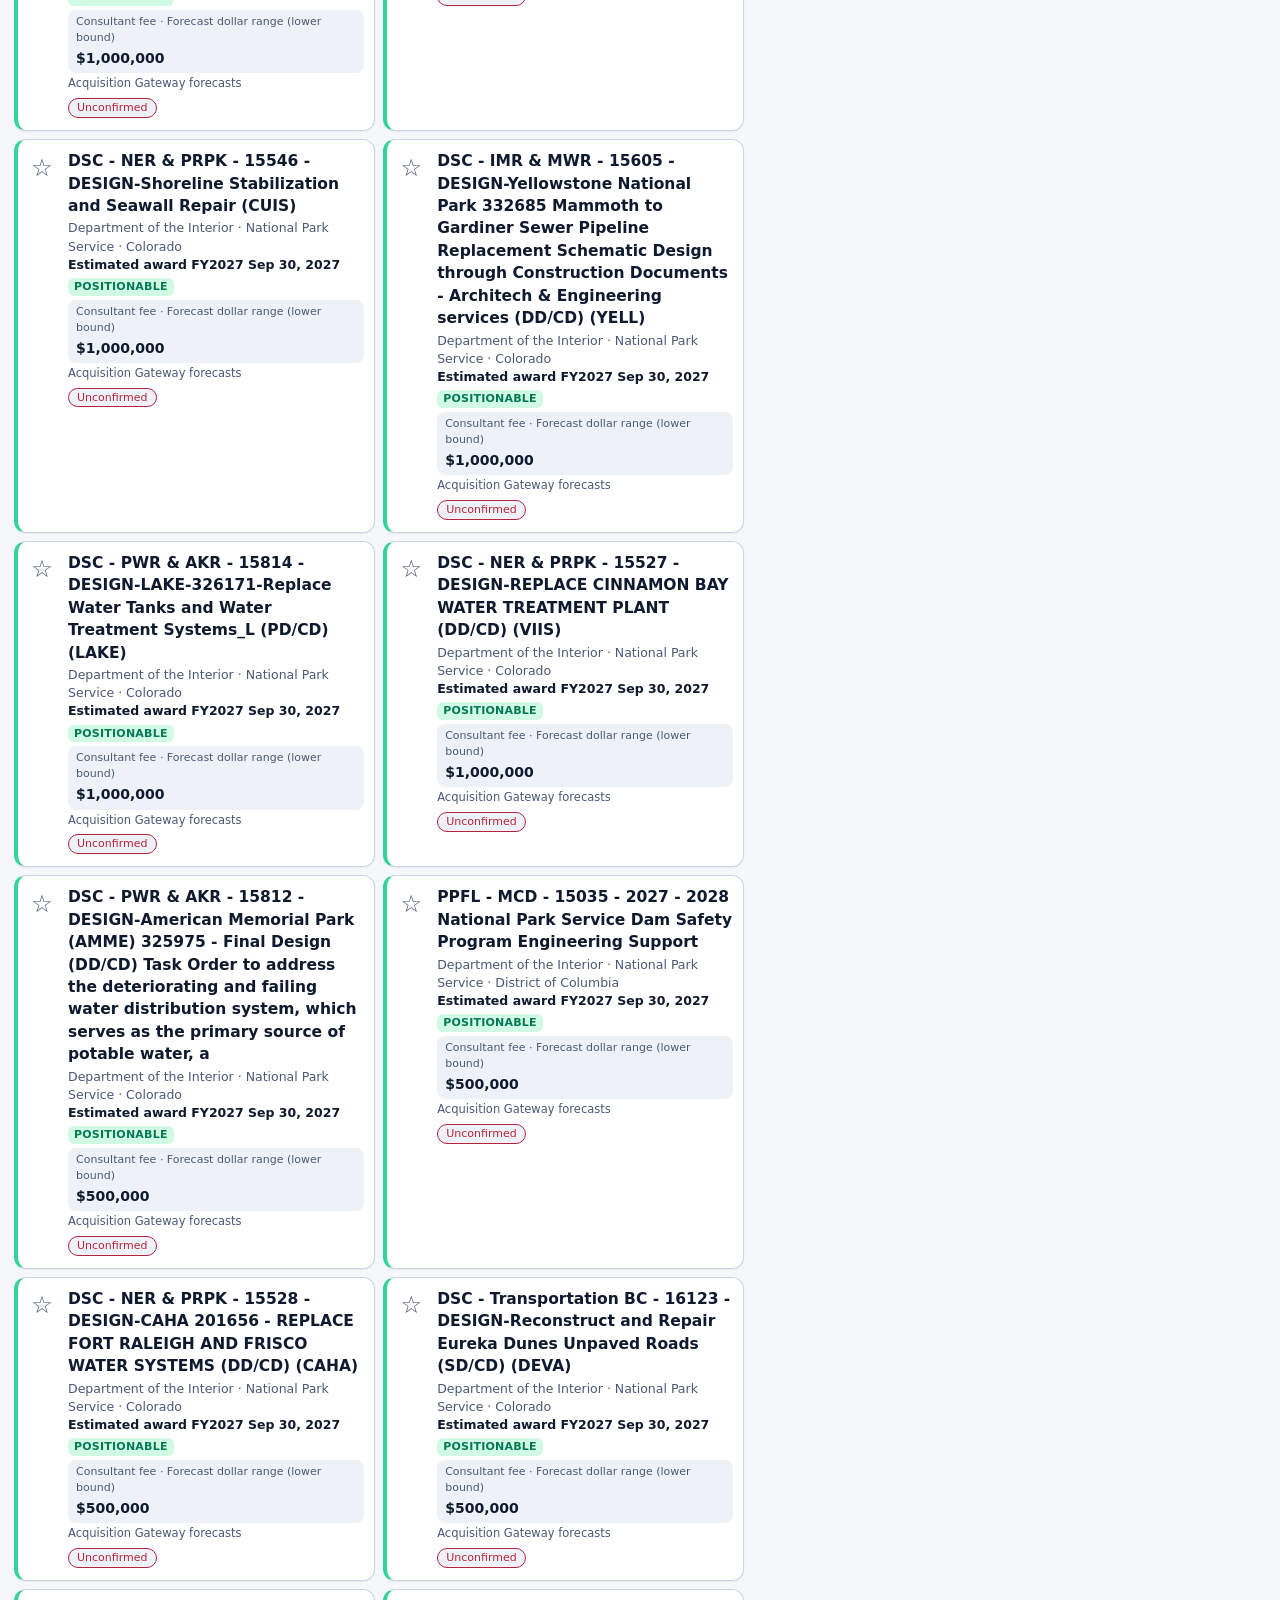
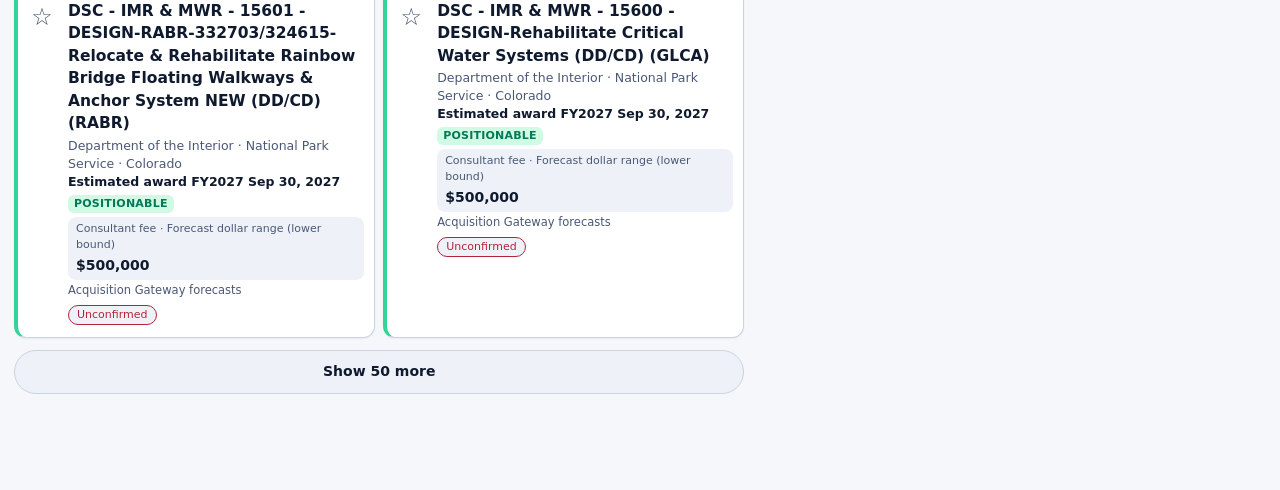
==== commit 4a8e4927: "feat(deck): show a client deck inside both radars Add a Deck button that opens a 16:9 slide viewer f" ====
--- a/national/index.html
+++ b/national/index.html
@@ -41,6 +41,7 @@
 </script>
   <link rel="stylesheet" href="../shared/shell.css" onerror="RadarLoadError(this.src||this.href)">
   <link rel="stylesheet" href="style.css">
+  <link rel="stylesheet" href="../shared/deck.css" onerror="RadarLoadError(this.src||this.href)">
 </head>
 <body class="shell" data-app="national">
 <header class="top shell-head">
@@ -49,7 +50,7 @@
     <h1>National Radar</h1>
   </div>
   <div class="fresh" id="fresh" role="status" aria-live="polite"><span class="dot" id="freshDot"></span><span id="freshTxt">Loading data…</span><button type="button" class="pill" id="digestPill" aria-expanded="false" aria-controls="digest" hidden></button><button type="button" class="linkbtn wc" id="btnBanner" aria-expanded="false" aria-controls="bannerMore">What counts &rsaquo;</button></div>
-  <div class="throw" role="group" aria-label="Theme"><button type="button" data-theme-set="day">Day</button><button type="button" data-theme-set="night">Night</button><button type="button" data-theme-set="auto">Auto</button></div>
+  <div class="throw" role="group" aria-label="Deck and theme"><button type="button" class="deckbtn" id="btnDeck">Deck</button><button type="button" data-theme-set="day">Day</button><button type="button" data-theme-set="night">Night</button><button type="button" data-theme-set="auto">Auto</button></div>
 </header>
 <section class="since" id="since" aria-label="Since you last visited" hidden></section>
 
@@ -235,6 +236,8 @@
 <script src="pse.js"></script>
 <script src="sources.js"></script>
 <script src="../shared/weekly.js" onerror="RadarLoadError(this.src||this.href)"></script>
+<script src="../texas/model.js"></script>
+<script src="../shared/deck.js" onerror="RadarLoadError(this.src||this.href)"></script>
 <script src="v6.js"></script>
 <script src="app.js"></script>
 </body>
--- a/shared/deck.css
+++ b/shared/deck.css
@@ -0,0 +1,67 @@
+/* Client deck viewer and 16:9 slides. Accent on the paper comes from --deck-acc. The header button uses the app's --acc. */
+.deckbtn{min-height:36px;margin-right:6px;padding:0 12px;border-radius:10px;border:1px solid var(--acc);background:transparent;color:var(--acc);font:600 13px/1 system-ui,-apple-system,sans-serif;cursor:pointer}
+.deckbtn:hover,.deckbtn:focus-visible{background:color-mix(in srgb, var(--acc) 14%, transparent);outline:none}
+@media (max-width:700px){.deckbtn{min-height:44px}}
+
+body.deck-open{overflow:hidden}
+.deck-root{position:fixed;inset:0;z-index:80;display:flex;flex-direction:column;background:#141311;color:#f4f1ea}
+.deck-root[hidden]{display:none}
+.deck-bar{display:flex;flex-wrap:wrap;align-items:center;gap:8px;padding:calc(8px + env(safe-area-inset-top)) 12px 8px;background:#1d1b19}
+.deck-count{margin:0;min-width:4.5em;font:600 14px/1 system-ui,-apple-system,sans-serif;color:#f4f1ea}
+.deck-grow{flex:1}
+.deck-nav{min-height:40px;padding:0 12px;border-radius:10px;border:1px solid #4a453e;background:#262420;color:#f4f1ea;font:600 14px/1 system-ui,-apple-system,sans-serif;cursor:pointer}
+.deck-nav:disabled{opacity:.35;cursor:default}
+.deck-nav:focus-visible{outline:2px solid #f4f1ea;outline-offset:2px}
+.deck-stage{flex:1;display:flex;align-items:center;justify-content:center;min-height:0;padding:8px 16px calc(12px + env(safe-area-inset-bottom));outline:none}
+.deck-frame{overflow:hidden;flex:none}
+.deck-scale{width:1280px;height:720px;transform-origin:top left}
+
+.deck-pick{width:min(440px,100%);padding:28px 28px 24px;border-radius:18px;background:#f6f3ec;color:#1c1917}
+.deck-pick h2{margin:0 0 8px;font:500 36px/1.1 Georgia,"Iowan Old Style",serif}
+.deck-pick .dlead{margin:0 0 18px;color:#5e584f;font:16px/1.45 system-ui,-apple-system,sans-serif}
+.deck-pick label{display:block;margin:0 0 12px;font:600 13px/1.2 system-ui,-apple-system,sans-serif;color:#5e584f}
+.deck-pick select{display:block;width:100%;margin-top:6px;min-height:44px;padding:0 10px;border-radius:10px;border:1px solid #d9d0c3;background:#fff;color:#1c1917;font:16px/1 system-ui,-apple-system,sans-serif}
+.deck-go{margin-top:6px;min-height:44px;padding:0 18px;border:0;border-radius:10px;background:#1c1917;color:#f6f3ec;font:600 15px/1 system-ui,-apple-system,sans-serif;cursor:pointer}
+
+.dslide{--deck-acc:#1c1917;box-sizing:border-box;width:1280px;height:720px;display:flex;background:#f6f3ec;color:#1c1917;position:relative}
+.dbar{width:14px;flex:none;background:var(--deck-acc)}
+.dbody{flex:1;min-width:0;padding:40px 56px 68px;display:flex;flex-direction:column}
+.dkick{margin:0 0 10px;color:var(--deck-acc);font:600 13px/1 system-ui,-apple-system,sans-serif;letter-spacing:.14em;text-transform:uppercase}
+.dstate{margin:0;font:500 76px/1 Georgia,"Iowan Old Style",serif;letter-spacing:-.02em}
+.dslide h2{margin:0 0 8px;font:500 40px/1.15 Georgia,"Iowan Old Style",serif;letter-spacing:-.02em}
+.dcont{font:500 18px/1 system-ui,-apple-system,sans-serif;color:#5e584f;letter-spacing:0}
+.ddate{margin:14px 0 0;font:20px/1.3 Georgia,"Iowan Old Style",serif;color:#3f3a34}
+.dscope{margin:6px 0 0;font:16px/1.3 system-ui,-apple-system,sans-serif;color:#5e584f}
+.dlead{margin:28px 0 0;max-width:720px;font:18px/1.45 system-ui,-apple-system,sans-serif;color:#3f3a34}
+.dsub{margin:0 0 16px;font:16px/1.4 system-ui,-apple-system,sans-serif;color:#5e584f}
+.dempty{margin:24px 0 0;font:20px/1.4 Georgia,"Iowan Old Style",serif;color:#3f3a34}
+.dstats{display:flex;gap:28px;margin:36px 0 0;padding:0;list-style:none}
+.dstats li{min-width:180px;padding-top:14px;border-top:2px solid var(--deck-acc)}
+.dstats b{display:block;font:500 56px/1 Georgia,"Iowan Old Style",serif;color:var(--deck-acc)}
+.dstats span{display:block;margin-top:6px;font:15px/1.3 system-ui,-apple-system,sans-serif;color:#5e584f}
+.dfoot{position:absolute;left:70px;right:56px;bottom:26px;display:flex;justify-content:space-between;gap:16px;color:#8a8175;font:13px/1 system-ui,-apple-system,sans-serif}
+
+.dtable{width:100%;border-collapse:collapse;margin-top:18px;font:16px/1.35 system-ui,-apple-system,sans-serif}
+.dtable th{padding:0 12px 8px 0;border-bottom:2px solid var(--deck-acc);text-align:left;font:600 12px/1 system-ui,-apple-system,sans-serif;letter-spacing:.08em;text-transform:uppercase;color:#5e584f}
+.dtable td{padding:11px 12px 11px 0;border-bottom:1px solid #e4dcd0;vertical-align:top}
+.dtable .dwhen{white-space:nowrap;width:7.5em;color:#3f3a34}
+.dslide h3{margin:16px 0 6px;font:600 14px/1 system-ui,-apple-system,sans-serif;letter-spacing:.08em;text-transform:uppercase;color:var(--deck-acc)}
+.dcounts{display:flex;gap:28px;margin:12px 0 0;padding:0;list-style:none}
+.dcounts b{display:block;font:500 28px/1 Georgia,"Iowan Old Style",serif}
+.dcounts span{font:13px/1.2 system-ui,-apple-system,sans-serif;color:#5e584f}
+.snames{display:grid;grid-template-columns:1fr 1fr 1fr;gap:4px 22px;margin:0;padding:0;list-style:none;font:14px/1.35 system-ui,-apple-system,sans-serif;color:#3f3a34}
+.snames li{overflow:hidden;white-space:nowrap;text-overflow:ellipsis}
+
+.dblocks{margin:8px 0 0;padding:0;list-style:none;display:flex;flex-direction:column;gap:16px}
+.dblocks li{padding-bottom:4px}
+.dmeta{display:flex;flex-wrap:wrap;align-items:center;gap:8px 12px;font:14px/1.2 system-ui,-apple-system,sans-serif;color:#5e584f}
+.dpill{padding:3px 8px;border-radius:999px;background:var(--deck-acc);color:#f6f3ec;font:700 11px/1 system-ui,-apple-system,sans-serif;letter-spacing:.06em;text-transform:uppercase}
+.dnum{font-weight:600}
+.ditemt{margin:4px 0 0;font:20px/1.3 Georgia,"Iowan Old Style",serif}
+.dnote{margin:4px 0 0;font:14px/1.35 system-ui,-apple-system,sans-serif;color:#3f3a34}
+.dnote-in{display:block;margin-top:2px;color:#5e584f;font-size:13px}
+.dmeta a{color:var(--deck-acc);font-weight:600}
+.dnext{display:flex;align-items:baseline;gap:12px;margin:8px 0 0;color:#8a8175;font:13px/1 system-ui,-apple-system,sans-serif}
+.dnext i{flex:1;border-bottom:1px solid #b7ad9e}
+.dstar{color:#a16207;font-size:16px}
+.dstar-off{display:inline-block;width:0}
